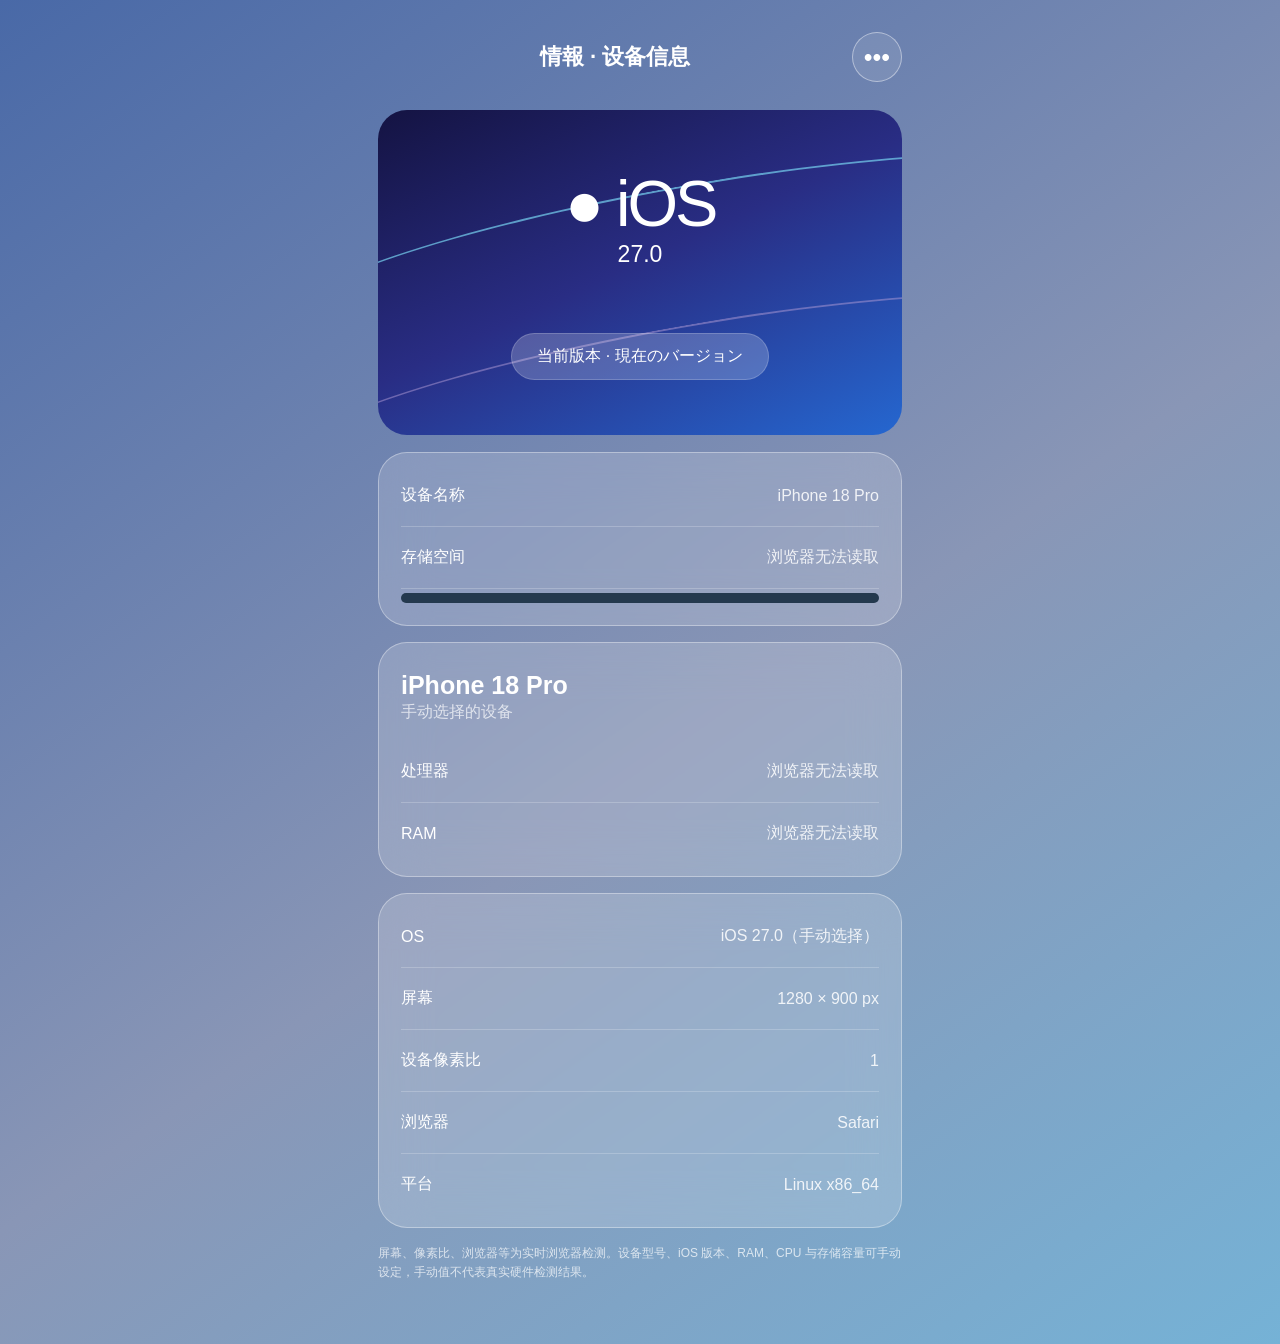
==== ios-device/index.html @ 0d6f728b "Add customizable iOS device information webpage" ====
<!doctype html><html lang="zh-CN"><head><meta charset="UTF-8"><meta name="viewport" content="width=device-width,initial-scale=1,viewport-fit=cover"><meta name="theme-color" content="#536fa6"><title>iOS 设备信息</title><style>
*{box-sizing:border-box}body{margin:0;font-family:-apple-system,BlinkMacSystemFont,"SF Pro Display",sans-serif;color:white;min-height:100vh;background:linear-gradient(145deg,#4969a7,#8996b6 55%,#75b2d6);transition:background .4s}body.classic{background:#f2f2f7;color:#17171a}body.modern{background:linear-gradient(145deg,#344c88,#777eae,#7baad4)}main{max-width:560px;margin:auto;padding:calc(env(safe-area-inset-top) + 32px) 18px 50px}.top{display:flex;justify-content:space-between;align-items:center;margin-bottom:28px}.top h1{font-size:22px;margin:0}.gear{border:1px solid #ffffff70;border-radius:50%;background:#ffffff19;color:inherit;width:50px;height:50px;font-size:25px}.hero{border-radius:29px;min-height:325px;background:linear-gradient(155deg,#141342 0%,#292d84 48%,#2567d0 100%);display:flex;flex-direction:column;align-items:center;justify-content:center;position:relative;overflow:hidden;margin-bottom:17px}.hero:before,.hero:after{content:"";position:absolute;width:160%;height:130px;left:-20%;border-radius:50%;border-top:2px solid #72c7e8;transform:rotate(-10deg);top:23%;opacity:.75}.hero:after{top:66%;border-color:#b19cd5;opacity:.5}.logo{font-size:65px;letter-spacing:-3px;z-index:1;font-weight:300}.version{font-size:23px;z-index:1}.current{margin-top:65px;background:#ffffff35;border:1px solid #ffffff30;border-radius:30px;padding:12px 25px;z-index:1}.panel{background:#ffffff2b;border:1px solid #ffffff5b;border-radius:29px;padding:12px 22px;margin-bottom:16px;backdrop-filter:blur(24px);-webkit-backdrop-filter:blur(24px)}.classic .panel{background:white;border-color:#e4e4e8;border-radius:14px}.classic .hero{border-radius:14px}.modern .panel{border-radius:21px}.line{display:flex;align-items:center;justify-content:space-between;gap:12px;padding:20px 0;border-bottom:1px solid #ffffff35}.line:last-child{border-bottom:0}.classic .line{border-color:#ddd}.val{text-align:right;opacity:.86;overflow-wrap:anywhere}.device{font-size:25px;font-weight:650;margin:16px 0 2px}.sub{opacity:.7;margin-bottom:18px}.bar{height:10px;background:#24394e;border-radius:10px;overflow:hidden;margin:4px 0 10px}.bar span{display:block;width:0;height:100%;background:linear-gradient(90deg,#315cff,#49a9ff)}dialog{border:0;border-radius:22px;padding:22px;background:#f7f8ff;color:#151923;width:min(92vw,410px);box-shadow:0 12px 60px #0005}dialog::backdrop{background:#0008}label{display:block;font-size:13px;margin:14px 0 5px}select,input{width:100%;padding:12px;border:1px solid #cdd2dd;border-radius:11px;background:white;font:inherit}button.save{background:#2865dd;color:white;border:0;border-radius:12px;padding:13px;width:100%;margin-top:22px;font:inherit}.note{font-size:12px;opacity:.72;line-height:1.6}</style></head><body><main><div class="top"><span></span><h1>情報 · 设备信息</h1><button class="gear" id="settings" aria-label="设置">•••</button></div><section class="hero"><div class="logo">● iOS</div><div class="version" id="heroVersion">27.0</div><div class="current">当前版本 · 現在のバージョン</div></section><section class="panel"><div class="line"><span>设备名称</span><span class="val" id="deviceName">iPhone</span></div><div class="line"><span>存储空间</span><span class="val" id="storage">浏览器无法读取</span></div><div class="bar"><span id="storageBar"></span></div></section><section class="panel"><div class="device" id="deviceTitle">iPhone</div><div class="sub" id="deviceCode">设备型号由用户选择</div><div class="line"><span>处理器</span><span class="val" id="cpu">无法检测</span></div><div class="line"><span>RAM</span><span class="val" id="ram">无法检测</span></div></section><section class="panel"><div class="line"><span>OS</span><span class="val" id="os">iOS 27.0（手动选择）</span></div><div class="line"><span>屏幕</span><span class="val" id="screen"></span></div><div class="line"><span>设备像素比</span><span class="val" id="dpr"></span></div><div class="line"><span>浏览器</span><span class="val" id="browser"></span></div><div class="line"><span>平台</span><span class="val" id="platform"></span></div></section><p class="note">屏幕、像素比、浏览器等为实时浏览器检测。设备型号、iOS 版本、RAM、CPU 与存储容量可手动设定，手动值不代表真实硬件检测结果。</p></main><dialog id="dialog"><h2>自定义设备信息</h2><label>iOS 版本</label><select id="ios"></select><label>iOS 小版本</label><input id="minor" value="0" inputmode="numeric"><label>设备型号</label><select id="model"><option>iPhone 18 Pro</option><option>iPhone 18 Pro Max</option><option>iPhone 17 Pro</option><option>iPhone 17 Pro Max</option><option>iPhone 16 Pro Max</option><option>iPhone 16 Pro</option><option>iPhone 15 Pro</option><option>iPhone 14 Pro</option><option>iPhone 13 Pro</option><option>iPhone 12 Pro</option><option>iPhone SE</option><option>iPad</option><option>自定义设备</option></select><label>自定义设备名称（可选）</label><input id="custom" placeholder="iPhone"><label>处理器信息（手动）</label><input id="cpuInput" placeholder="例如：6 核"><label>RAM（手动）</label><input id="ramInput" placeholder="例如：8 GB"><label>总存储空间 GB（手动）</label><input id="total" type="number" min="0" placeholder="例如：256"><label>已使用空间 GB（手动）</label><input id="used" type="number" min="0" placeholder="例如：120"><button class="save" id="save">保存并应用</button></dialog><script>
const $=id=>document.getElementById(id),fields=['ios','minor','model','custom','cpuInput','ramInput','total','used'];for(const n of [...Array(7)].map((_,i)=>12+i).concat([26,27]))$('ios').add(new Option('iOS '+n,n));$('ios').value='27';try{const saved=JSON.parse(localStorage.getItem('iosDeviceSettings')||'{}');for(const f of fields)if(saved[f]!=null)$(f).value=saved[f]}catch(e){}function update(){const v=+$('ios').value,m=String($('minor').value||'0').replace(/[^0-9.]/g,'').slice(0,8),name=$('custom').value.trim()||$('model').value;document.body.className=v<=15?'classic':v<=18?'modern':'';$('heroVersion').textContent=v+'.'+m;$('os').textContent='iOS '+v+'.'+m+'（手动选择）';$('deviceName').textContent=name;$('deviceTitle').textContent=name;$('deviceCode').textContent='手动选择的设备';$('cpu').textContent=$('cpuInput').value||'浏览器无法读取';$('ram').textContent=$('ramInput').value||'浏览器无法读取';const t=+$('total').value,u=+$('used').value;$('storage').textContent=t>0?((u>=0?u.toFixed(2)+' GB / ':'')+t.toFixed(2)+' GB（手动）'):'浏览器无法读取';$('storageBar').style.width=t>0?Math.min(100,Math.max(0,u/t*100))+'%':'0';$('screen').textContent=Math.round(screen.width*devicePixelRatio)+' × '+Math.round(screen.height*devicePixelRatio)+' px';$('dpr').textContent=devicePixelRatio;$('browser').textContent=/CriOS/.test(navigator.userAgent)?'Chrome (iOS)':/FxiOS/.test(navigator.userAgent)?'Firefox (iOS)':/Safari/.test(navigator.userAgent)?'Safari':'其他浏览器';$('platform').textContent=navigator.platform||'未知'}$('settings').onclick=()=>$('dialog').showModal();$('save').onclick=()=>{localStorage.setItem('iosDeviceSettings',JSON.stringify(Object.fromEntries(fields.map(f=>[f,$(f).value]))));update();$('dialog').close()};update();</script></body></html>
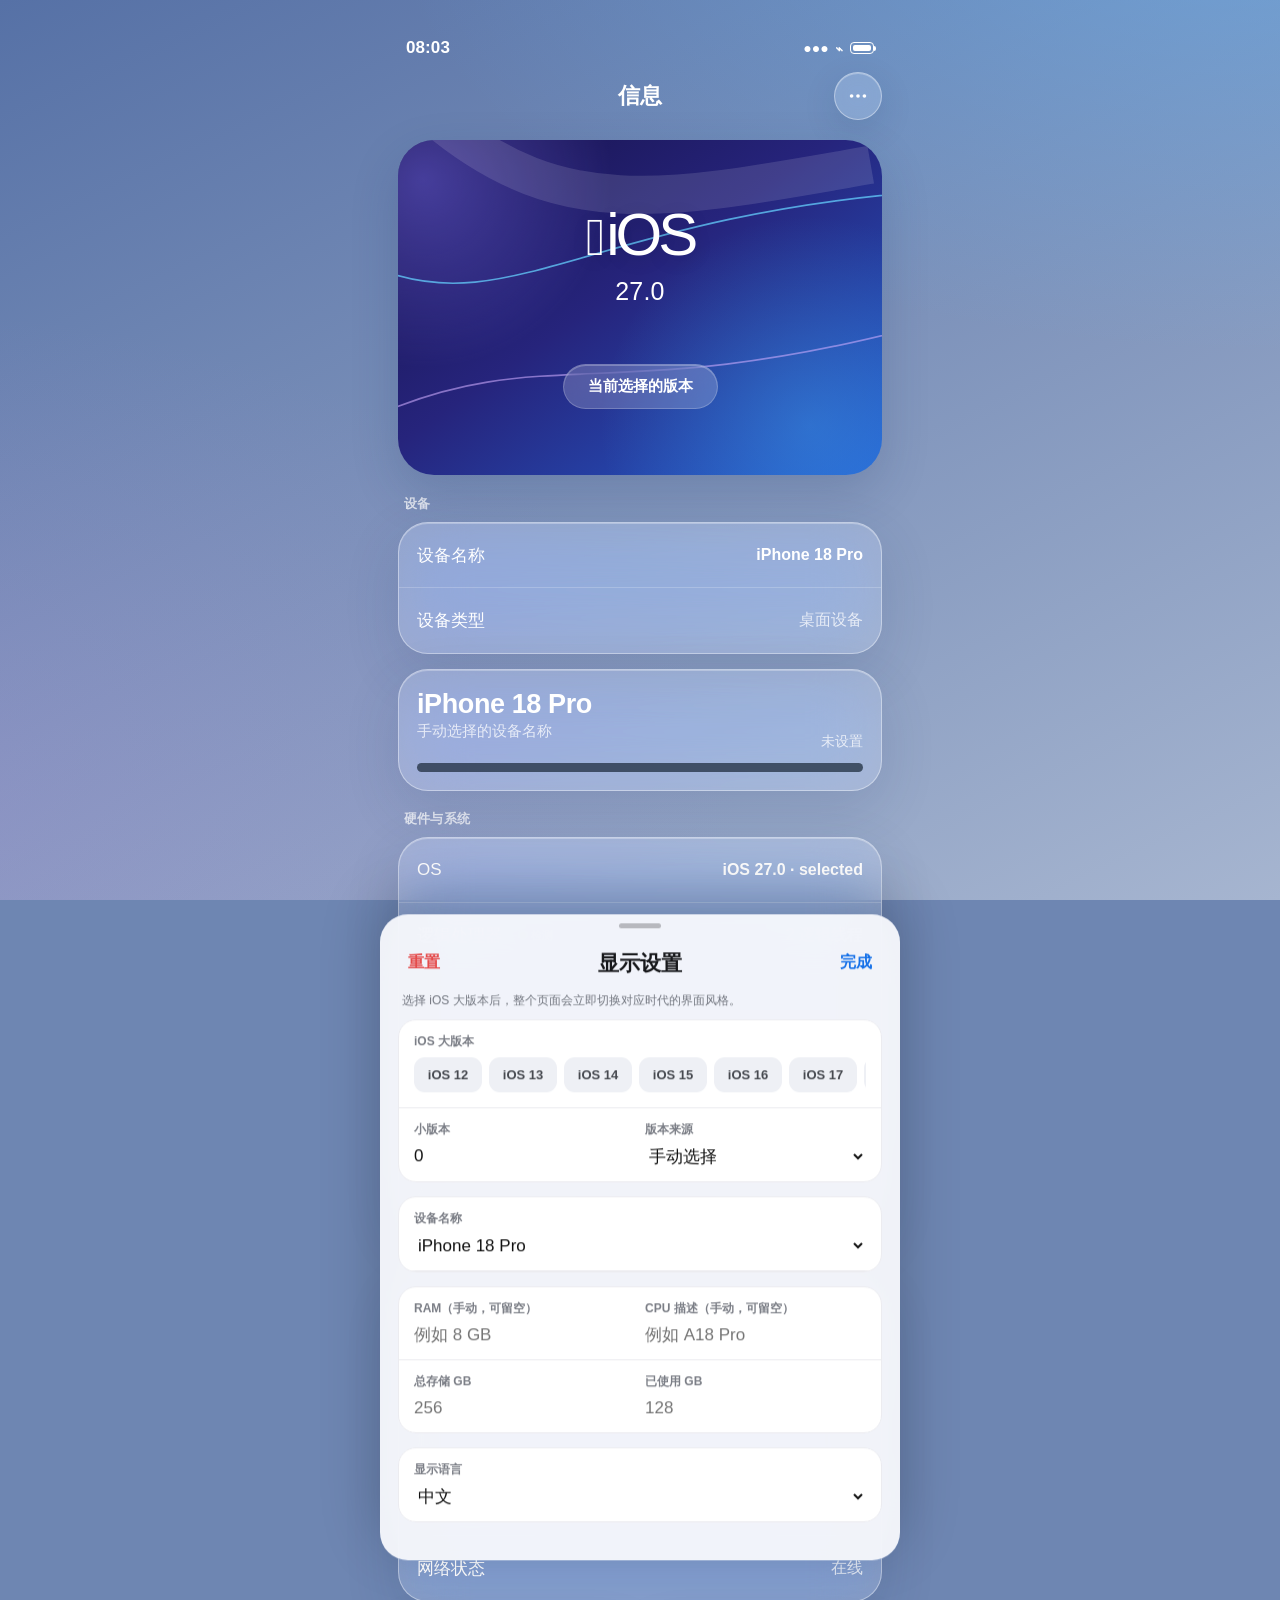
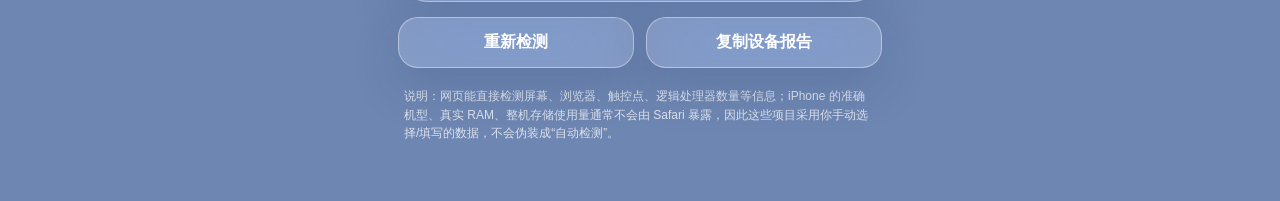
==== commit 711a6bfa: "Redesign iOS device page with functional detection and version-based themes" ====
--- a/ios-device/index.html
+++ b/ios-device/index.html
@@ -1,3 +1,68 @@
-<!doctype html><html lang="zh-CN"><head><meta charset="UTF-8"><meta name="viewport" content="width=device-width,initial-scale=1,viewport-fit=cover"><meta name="theme-color" content="#536fa6"><title>iOS 设备信息</title><style>
-*{box-sizing:border-box}body{margin:0;font-family:-apple-system,BlinkMacSystemFont,"SF Pro Display",sans-serif;color:white;min-height:100vh;background:linear-gradient(145deg,#4969a7,#8996b6 55%,#75b2d6);transition:background .4s}body.classic{background:#f2f2f7;color:#17171a}body.modern{background:linear-gradient(145deg,#344c88,#777eae,#7baad4)}main{max-width:560px;margin:auto;padding:calc(env(safe-area-inset-top) + 32px) 18px 50px}.top{display:flex;justify-content:space-between;align-items:center;margin-bottom:28px}.top h1{font-size:22px;margin:0}.gear{border:1px solid #ffffff70;border-radius:50%;background:#ffffff19;color:inherit;width:50px;height:50px;font-size:25px}.hero{border-radius:29px;min-height:325px;background:linear-gradient(155deg,#141342 0%,#292d84 48%,#2567d0 100%);display:flex;flex-direction:column;align-items:center;justify-content:center;position:relative;overflow:hidden;margin-bottom:17px}.hero:before,.hero:after{content:"";position:absolute;width:160%;height:130px;left:-20%;border-radius:50%;border-top:2px solid #72c7e8;transform:rotate(-10deg);top:23%;opacity:.75}.hero:after{top:66%;border-color:#b19cd5;opacity:.5}.logo{font-size:65px;letter-spacing:-3px;z-index:1;font-weight:300}.version{font-size:23px;z-index:1}.current{margin-top:65px;background:#ffffff35;border:1px solid #ffffff30;border-radius:30px;padding:12px 25px;z-index:1}.panel{background:#ffffff2b;border:1px solid #ffffff5b;border-radius:29px;padding:12px 22px;margin-bottom:16px;backdrop-filter:blur(24px);-webkit-backdrop-filter:blur(24px)}.classic .panel{background:white;border-color:#e4e4e8;border-radius:14px}.classic .hero{border-radius:14px}.modern .panel{border-radius:21px}.line{display:flex;align-items:center;justify-content:space-between;gap:12px;padding:20px 0;border-bottom:1px solid #ffffff35}.line:last-child{border-bottom:0}.classic .line{border-color:#ddd}.val{text-align:right;opacity:.86;overflow-wrap:anywhere}.device{font-size:25px;font-weight:650;margin:16px 0 2px}.sub{opacity:.7;margin-bottom:18px}.bar{height:10px;background:#24394e;border-radius:10px;overflow:hidden;margin:4px 0 10px}.bar span{display:block;width:0;height:100%;background:linear-gradient(90deg,#315cff,#49a9ff)}dialog{border:0;border-radius:22px;padding:22px;background:#f7f8ff;color:#151923;width:min(92vw,410px);box-shadow:0 12px 60px #0005}dialog::backdrop{background:#0008}label{display:block;font-size:13px;margin:14px 0 5px}select,input{width:100%;padding:12px;border:1px solid #cdd2dd;border-radius:11px;background:white;font:inherit}button.save{background:#2865dd;color:white;border:0;border-radius:12px;padding:13px;width:100%;margin-top:22px;font:inherit}.note{font-size:12px;opacity:.72;line-height:1.6}</style></head><body><main><div class="top"><span></span><h1>情報 · 设备信息</h1><button class="gear" id="settings" aria-label="设置">•••</button></div><section class="hero"><div class="logo">● iOS</div><div class="version" id="heroVersion">27.0</div><div class="current">当前版本 · 現在のバージョン</div></section><section class="panel"><div class="line"><span>设备名称</span><span class="val" id="deviceName">iPhone</span></div><div class="line"><span>存储空间</span><span class="val" id="storage">浏览器无法读取</span></div><div class="bar"><span id="storageBar"></span></div></section><section class="panel"><div class="device" id="deviceTitle">iPhone</div><div class="sub" id="deviceCode">设备型号由用户选择</div><div class="line"><span>处理器</span><span class="val" id="cpu">无法检测</span></div><div class="line"><span>RAM</span><span class="val" id="ram">无法检测</span></div></section><section class="panel"><div class="line"><span>OS</span><span class="val" id="os">iOS 27.0（手动选择）</span></div><div class="line"><span>屏幕</span><span class="val" id="screen"></span></div><div class="line"><span>设备像素比</span><span class="val" id="dpr"></span></div><div class="line"><span>浏览器</span><span class="val" id="browser"></span></div><div class="line"><span>平台</span><span class="val" id="platform"></span></div></section><p class="note">屏幕、像素比、浏览器等为实时浏览器检测。设备型号、iOS 版本、RAM、CPU 与存储容量可手动设定，手动值不代表真实硬件检测结果。</p></main><dialog id="dialog"><h2>自定义设备信息</h2><label>iOS 版本</label><select id="ios"></select><label>iOS 小版本</label><input id="minor" value="0" inputmode="numeric"><label>设备型号</label><select id="model"><option>iPhone 18 Pro</option><option>iPhone 18 Pro Max</option><option>iPhone 17 Pro</option><option>iPhone 17 Pro Max</option><option>iPhone 16 Pro Max</option><option>iPhone 16 Pro</option><option>iPhone 15 Pro</option><option>iPhone 14 Pro</option><option>iPhone 13 Pro</option><option>iPhone 12 Pro</option><option>iPhone SE</option><option>iPad</option><option>自定义设备</option></select><label>自定义设备名称（可选）</label><input id="custom" placeholder="iPhone"><label>处理器信息（手动）</label><input id="cpuInput" placeholder="例如：6 核"><label>RAM（手动）</label><input id="ramInput" placeholder="例如：8 GB"><label>总存储空间 GB（手动）</label><input id="total" type="number" min="0" placeholder="例如：256"><label>已使用空间 GB（手动）</label><input id="used" type="number" min="0" placeholder="例如：120"><button class="save" id="save">保存并应用</button></dialog><script>
-const $=id=>document.getElementById(id),fields=['ios','minor','model','custom','cpuInput','ramInput','total','used'];for(const n of [...Array(7)].map((_,i)=>12+i).concat([26,27]))$('ios').add(new Option('iOS '+n,n));$('ios').value='27';try{const saved=JSON.parse(localStorage.getItem('iosDeviceSettings')||'{}');for(const f of fields)if(saved[f]!=null)$(f).value=saved[f]}catch(e){}function update(){const v=+$('ios').value,m=String($('minor').value||'0').replace(/[^0-9.]/g,'').slice(0,8),name=$('custom').value.trim()||$('model').value;document.body.className=v<=15?'classic':v<=18?'modern':'';$('heroVersion').textContent=v+'.'+m;$('os').textContent='iOS '+v+'.'+m+'（手动选择）';$('deviceName').textContent=name;$('deviceTitle').textContent=name;$('deviceCode').textContent='手动选择的设备';$('cpu').textContent=$('cpuInput').value||'浏览器无法读取';$('ram').textContent=$('ramInput').value||'浏览器无法读取';const t=+$('total').value,u=+$('used').value;$('storage').textContent=t>0?((u>=0?u.toFixed(2)+' GB / ':'')+t.toFixed(2)+' GB（手动）'):'浏览器无法读取';$('storageBar').style.width=t>0?Math.min(100,Math.max(0,u/t*100))+'%':'0';$('screen').textContent=Math.round(screen.width*devicePixelRatio)+' × '+Math.round(screen.height*devicePixelRatio)+' px';$('dpr').textContent=devicePixelRatio;$('browser').textContent=/CriOS/.test(navigator.userAgent)?'Chrome (iOS)':/FxiOS/.test(navigator.userAgent)?'Firefox (iOS)':/Safari/.test(navigator.userAgent)?'Safari':'其他浏览器';$('platform').textContent=navigator.platform||'未知'}$('settings').onclick=()=>$('dialog').showModal();$('save').onclick=()=>{localStorage.setItem('iosDeviceSettings',JSON.stringify(Object.fromEntries(fields.map(f=>[f,$(f).value]))));update();$('dialog').close()};update();</script></body></html>+<!doctype html>
+<html lang="zh-CN">
+<head>
+<meta charset="utf-8">
+<meta name="viewport" content="width=device-width,initial-scale=1,viewport-fit=cover,user-scalable=no">
+<meta name="theme-color" content="#6888bd" id="themeColor">
+<title>iOS 设备信息</title>
+<style>
+:root{
+  --bg:#6e86b2;--bg2:#aeb8d1;--text:#fff;--muted:rgba(255,255,255,.72);
+  --card:rgba(255,255,255,.20);--card-border:rgba(255,255,255,.34);--line:rgba(255,255,255,.20);
+  --accent:#3a7bff;--shadow:0 18px 48px rgba(29,49,94,.18);--radius:28px;
+  --glass:blur(28px) saturate(1.35);
+}
+*{box-sizing:border-box;-webkit-tap-highlight-color:transparent}
+html,body{margin:0;min-height:100%;background:#6e86b2;font-family:-apple-system,BlinkMacSystemFont,"SF Pro Display","SF Pro Text","PingFang SC","Helvetica Neue",sans-serif}
+body{color:var(--text);background:
+ radial-gradient(120% 85% at 100% -10%,rgba(104,190,255,.42),transparent 58%),
+ radial-gradient(110% 90% at -10% 90%,rgba(170,142,214,.28),transparent 62%),
+ linear-gradient(155deg,var(--bg),var(--bg2));background-attachment:fixed;transition:background .35s,color .35s}
+button,input,select{font:inherit}
+button{cursor:pointer}
+.app{width:min(100%,520px);margin:0 auto;padding:calc(env(safe-area-inset-top) + 14px) 18px calc(env(safe-area-inset-bottom) + 34px)}
+.status{display:flex;align-items:center;justify-content:space-between;padding:0 8px 14px;font-weight:650;font-size:17px;letter-spacing:.1px}
+.status-right{display:flex;gap:7px;align-items:center;font-size:14px}.pill-battery{width:24px;height:12px;border:1.5px solid currentColor;border-radius:4px;position:relative}.pill-battery:after{content:"";position:absolute;right:-3px;top:3px;width:2px;height:5px;border-radius:0 2px 2px 0;background:currentColor}.pill-battery span{position:absolute;inset:2px;border-radius:2px;background:currentColor}
+.nav{display:grid;grid-template-columns:48px 1fr 48px;align-items:center;margin-bottom:20px}.nav h1{font-size:22px;line-height:1.1;text-align:center;margin:0;font-weight:700}.nav .spacer{width:48px}.icon-btn{width:48px;height:48px;border-radius:50%;border:1px solid var(--card-border);background:var(--card);color:inherit;display:grid;place-items:center;backdrop-filter:var(--glass);-webkit-backdrop-filter:var(--glass);box-shadow:0 8px 30px rgba(0,0,0,.08)}
+.icon-btn:active{transform:scale(.96)}
+.hero{position:relative;min-height:335px;border-radius:34px;overflow:hidden;margin-bottom:16px;box-shadow:var(--shadow);isolation:isolate;background:linear-gradient(145deg,#171149 0%,#26247c 45%,#245fd0 100%)}
+.hero:before{content:"";position:absolute;inset:-30%;background:radial-gradient(circle at 22% 26%,rgba(130,118,255,.42),transparent 26%),radial-gradient(circle at 72% 72%,rgba(72,190,255,.30),transparent 31%);z-index:-2}.hero-lines{position:absolute;inset:0;z-index:-1;opacity:.8}.hero-content{height:100%;min-height:335px;display:flex;flex-direction:column;align-items:center;justify-content:center;text-align:center;padding:40px 20px}.os-mark{font-size:60px;line-height:.95;letter-spacing:-4px;font-weight:340;text-shadow:0 4px 18px rgba(0,0,0,.15)}.os-mark .apple{font-size:.88em;margin-right:5px}.os-version{margin-top:14px;font-size:25px;font-weight:500;letter-spacing:.2px}.hero-badge{margin-top:58px;padding:12px 24px;border-radius:999px;background:rgba(255,255,255,.20);border:1px solid rgba(255,255,255,.20);backdrop-filter:blur(16px);-webkit-backdrop-filter:blur(16px);font-size:15px;font-weight:600;box-shadow:inset 0 1px 0 rgba(255,255,255,.25)}
+.card{background:var(--card);border:1px solid var(--card-border);border-radius:var(--radius);backdrop-filter:var(--glass);-webkit-backdrop-filter:var(--glass);box-shadow:var(--shadow);margin-bottom:15px;overflow:hidden}.card.pad{padding:18px}.row{min-height:65px;display:flex;align-items:center;justify-content:space-between;gap:18px;padding:0 18px;border-bottom:1px solid var(--line)}.row:last-child{border-bottom:0}.label{font-size:17px;font-weight:540}.value{text-align:right;max-width:62%;font-size:16px;color:var(--muted);font-variant-numeric:tabular-nums}.value.strong{color:var(--text);font-weight:600}.chev{opacity:.65;margin-left:4px}.device-title{font-size:27px;font-weight:760;margin:1px 0 2px;letter-spacing:-.4px}.device-sub{font-size:15px;color:var(--muted);margin-bottom:10px}.storage-top{display:flex;justify-content:space-between;align-items:flex-end;gap:12px}.storage-top .amount{font-size:14px;color:var(--muted);font-variant-numeric:tabular-nums}.progress{height:9px;border-radius:999px;background:rgba(27,41,58,.72);overflow:hidden;margin-top:12px}.progress>i{display:block;height:100%;border-radius:inherit;width:0;background:linear-gradient(90deg,#285bff,#50b9ff);transition:width .35s}.section-label{font-size:13px;font-weight:600;color:var(--muted);padding:4px 6px 9px;letter-spacing:.2px}.action-grid{display:grid;grid-template-columns:1fr 1fr;gap:12px;margin:4px 0 18px}.action{border:1px solid var(--card-border);background:var(--card);color:inherit;border-radius:20px;padding:14px 12px;font-weight:650;backdrop-filter:var(--glass);-webkit-backdrop-filter:var(--glass);box-shadow:var(--shadow)}.action:active{transform:scale(.985)}.small-note{font-size:12px;line-height:1.55;color:var(--muted);padding:1px 6px 0}
+.badge-auto{display:inline-flex;align-items:center;gap:5px;font-size:11px;padding:4px 7px;border-radius:999px;background:rgba(64,149,255,.18);border:1px solid rgba(92,170,255,.35);vertical-align:2px;margin-left:5px}.dot{width:6px;height:6px;border-radius:50%;background:#54d66f;box-shadow:0 0 0 2px rgba(84,214,111,.14)}
+body.theme-classic{--bg:#f2f2f7;--bg2:#f2f2f7;--text:#161617;--muted:#77777d;--card:#fff;--card-border:#e6e6ea;--line:#e5e5ea;--shadow:none;--radius:14px;--glass:none;background:#f2f2f7}
+body.theme-classic .status,body.theme-classic .nav{color:#111}.theme-classic .icon-btn{background:#fff}.theme-classic .hero{border-radius:18px;background:linear-gradient(145deg,#eef4ff,#d7e5ff);color:#1473e6;border:1px solid #dae1ed;box-shadow:none}.theme-classic .hero:before{display:none}.theme-classic .hero-lines{opacity:.20}.theme-classic .hero-badge{background:#fff;border-color:#dce4ef;color:#1473e6;box-shadow:none}.theme-classic .progress{background:#d9dde5}.theme-classic .action{background:#fff;box-shadow:none}
+body.theme-modern{--bg:#263e79;--bg2:#8ba4cb;--text:#fff;--muted:rgba(255,255,255,.72);--card:rgba(255,255,255,.16);--card-border:rgba(255,255,255,.24);--line:rgba(255,255,255,.16);--radius:22px;--glass:blur(22px) saturate(1.2)}
+.theme-modern .hero{border-radius:26px;background:linear-gradient(150deg,#11173f,#282b78 52%,#2d79d9)}
+body.theme-glass{--bg:#5671a6;--bg2:#a6b5d0;--text:#fff;--muted:rgba(255,255,255,.76);--card:rgba(255,255,255,.19);--card-border:rgba(255,255,255,.40);--line:rgba(255,255,255,.20);--radius:30px;--glass:blur(32px) saturate(1.5)}
+.theme-glass .card{box-shadow:inset 0 1px 0 rgba(255,255,255,.28),0 18px 55px rgba(32,56,104,.14)}.theme-glass .hero{border-radius:36px}.theme-glass .icon-btn{box-shadow:inset 0 1px 0 rgba(255,255,255,.28),0 10px 35px rgba(20,40,80,.12)}
+.scrim{position:fixed;inset:0;background:rgba(7,11,22,.46);opacity:0;pointer-events:none;transition:opacity .22s;z-index:40;backdrop-filter:blur(3px);-webkit-backdrop-filter:blur(3px)}.scrim.show{opacity:1;pointer-events:auto}.sheet{position:fixed;z-index:50;left:50%;bottom:0;width:min(100%,520px);max-height:min(88vh,850px);transform:translate(-50%,105%);transition:transform .28s cubic-bezier(.2,.8,.2,1);background:rgba(246,247,251,.96);color:#17181b;border-radius:28px 28px 0 0;box-shadow:0 -16px 60px rgba(0,0,0,.22);overflow:hidden;padding-bottom:env(safe-area-inset-bottom);backdrop-filter:blur(30px);-webkit-backdrop-filter:blur(30px)}.sheet.show{transform:translate(-50%,0)}.grabber{width:42px;height:5px;border-radius:999px;background:#b7b8be;margin:9px auto 4px}.sheet-head{display:flex;align-items:center;justify-content:space-between;padding:12px 20px 10px}.sheet-head h2{font-size:21px;margin:0}.text-btn{border:0;background:transparent;color:#1671e8;font-weight:650;font-size:16px;padding:8px}.sheet-body{padding:0 18px 24px;overflow:auto;max-height:calc(min(88vh,850px) - 58px);overscroll-behavior:contain}.group{background:#fff;border-radius:18px;margin:10px 0 14px;overflow:hidden;border:1px solid #ececf0}.form-row{padding:13px 15px;border-bottom:1px solid #ececf0}.form-row:last-child{border-bottom:0}.form-row label{display:block;font-size:12px;color:#7b7e86;margin-bottom:7px;font-weight:600}.form-row select,.form-row input{width:100%;border:0;outline:0;background:transparent;font-size:17px;color:#111;padding:1px 0}.inline-two{display:grid;grid-template-columns:1fr 1fr;gap:10px}.seg{display:grid;grid-template-columns:repeat(4,1fr);gap:7px}.seg button{border:0;border-radius:11px;background:#eef0f5;padding:10px 4px;font-size:13px;color:#474a50;font-weight:600}.seg button.active{background:#1c74e9;color:#fff}.seg.scroll{grid-template-columns:repeat(9,68px);overflow:auto;padding-bottom:2px}.sheet-note{font-size:12px;color:#737780;line-height:1.5;padding:0 4px}.danger{color:#e44b4b!important}.hidden{display:none!important}
+.toast{position:fixed;left:50%;bottom:calc(env(safe-area-inset-bottom) + 24px);transform:translate(-50%,20px);opacity:0;z-index:70;background:rgba(24,26,30,.88);color:#fff;border-radius:999px;padding:10px 15px;font-size:13px;transition:.22s;pointer-events:none;white-space:nowrap}.toast.show{transform:translate(-50%,0);opacity:1}
+@media (min-width:700px){body{padding:24px 0}.app{border-radius:36px}.sheet{bottom:18px;border-radius:28px;max-height:82vh}}
+</style>
+</head>
+<body class="theme-glass">
+<div class="app">
+  <div class="status"><span id="clock">--:--</span><span class="status-right"><span>●●●</span><span>⌁</span><span class="pill-battery"><span></span></span></span></div>
+  <div class="nav"><div class="spacer"></div><h1>信息</h1><button class="icon-btn" id="openSettings" aria-label="设置"><svg width="22" height="22" viewBox="0 0 24 24" fill="none"><circle cx="12" cy="12" r="2" fill="currentColor"/><circle cx="5" cy="12" r="2" fill="currentColor"/><circle cx="19" cy="12" r="2" fill="currentColor"/></svg></button></div>
+  <section class="hero" id="hero"><svg class="hero-lines" viewBox="0 0 430 335" preserveAspectRatio="none" aria-hidden="true"><path d="M-24 112 C95 164,171 69,465 46" fill="none" stroke="rgba(102,211,255,.92)" stroke-width="1.5"/><path d="M-20 245 C126 180,193 236,457 167" fill="none" stroke="rgba(208,174,255,.72)" stroke-width="1.5"/><path d="M40 -14 C150 74,242 53,420 22" fill="none" stroke="rgba(255,255,255,.16)" stroke-width="34"/></svg><div class="hero-content"><div class="os-mark"><span class="apple"></span>iOS</div><div class="os-version" id="heroVersion">27.0</div><div class="hero-badge" id="heroBadge">当前选择的版本</div></div></section>
+  <div class="section-label">设备</div><section class="card"><div class="row"><div class="label">设备名称</div><div class="value strong" id="deviceName">iPhone</div></div><div class="row"><div class="label">设备类型</div><div class="value" id="deviceType">移动设备</div></div></section>
+  <section class="card pad"><div class="storage-top"><div><div class="device-title" id="deviceTitle">iPhone</div><div class="device-sub" id="deviceSub">自定义显示名称</div></div><div class="amount" id="storageAmount">未设置</div></div><div class="progress"><i id="storageBar"></i></div></section>
+  <div class="section-label">硬件与系统</div><section class="card"><div class="row"><div class="label">OS</div><div class="value strong" id="osValue">iOS 27.0</div></div><div class="row"><div class="label">逻辑处理器 <span class="badge-auto"><span class="dot"></span>检测</span></div><div class="value" id="coresValue">—</div></div><div class="row"><div class="label">RAM</div><div class="value" id="ramValue">Safari 不提供</div></div><div class="row"><div class="label">屏幕 <span class="badge-auto"><span class="dot"></span>检测</span></div><div class="value" id="screenValue">—</div></div><div class="row"><div class="label">视口 <span class="badge-auto"><span class="dot"></span>检测</span></div><div class="value" id="viewportValue">—</div></div><div class="row"><div class="label">像素比 <span class="badge-auto"><span class="dot"></span>检测</span></div><div class="value" id="dprValue">—</div></div></section>
+  <div class="section-label">浏览器能力</div><section class="card"><div class="row"><div class="label">浏览器</div><div class="value" id="browserValue">—</div></div><div class="row"><div class="label">平台</div><div class="value" id="platformValue">—</div></div><div class="row"><div class="label">触控点</div><div class="value" id="touchValue">—</div></div><div class="row"><div class="label">网页存储配额</div><div class="value" id="webStorageValue">检测中…</div></div><div class="row"><div class="label">网络状态</div><div class="value" id="networkValue">—</div></div></section>
+  <div class="action-grid"><button class="action" id="refreshBtn">重新检测</button><button class="action" id="copyBtn">复制设备报告</button></div><div class="small-note">说明：网页能直接检测屏幕、浏览器、触控点、逻辑处理器数量等信息；iPhone 的准确机型、真实 RAM、整机存储使用量通常不会由 Safari 暴露，因此这些项目采用你手动选择/填写的数据，不会伪装成“自动检测”。</div>
+</div>
+<div class="scrim" id="scrim"></div><section class="sheet" id="settingsSheet" role="dialog" aria-modal="true" aria-label="设置"><div class="grabber"></div><div class="sheet-head"><button class="text-btn danger" id="resetBtn">重置</button><h2>显示设置</h2><button class="text-btn" id="doneBtn">完成</button></div><div class="sheet-body"><div class="sheet-note">选择 iOS 大版本后，整个页面会立即切换对应时代的界面风格。</div><div class="group"><div class="form-row"><label>iOS 大版本</label><div class="seg scroll" id="versionSeg"></div></div><div class="form-row inline-two"><div><label>小版本</label><input id="minorInput" inputmode="decimal" placeholder="0"></div><div><label>版本来源</label><select id="versionMode"><option value="manual">手动选择</option><option value="auto">尝试自动检测</option></select></div></div></div><div class="group"><div class="form-row"><label>设备名称</label><select id="modelSelect"><option value="iPhone 18 Pro">iPhone 18 Pro</option><option value="iPhone 18 Pro Max">iPhone 18 Pro Max</option><option value="iPhone 17 Pro">iPhone 17 Pro</option><option value="iPhone 17 Pro Max">iPhone 17 Pro Max</option><option value="iPhone 16 Pro">iPhone 16 Pro</option><option value="iPhone 16 Pro Max">iPhone 16 Pro Max</option><option value="iPhone 15 Pro">iPhone 15 Pro</option><option value="iPhone 15 Pro Max">iPhone 15 Pro Max</option><option value="iPhone 14 Pro">iPhone 14 Pro</option><option value="iPhone 13 Pro">iPhone 13 Pro</option><option value="iPhone 12 Pro">iPhone 12 Pro</option><option value="iPhone 11 Pro">iPhone 11 Pro</option><option value="iPhone SE">iPhone SE</option><option value="iPad">iPad</option><option value="custom">自定义</option></select></div><div class="form-row" id="customNameRow"><label>自定义名称</label><input id="customNameInput" placeholder="例如：我的 iPhone"></div></div><div class="group"><div class="form-row inline-two"><div><label>RAM（手动，可留空）</label><input id="ramInput" placeholder="例如 8 GB"></div><div><label>CPU 描述（手动，可留空）</label><input id="cpuInput" placeholder="例如 A18 Pro"></div></div><div class="form-row inline-two"><div><label>总存储 GB</label><input id="storageTotalInput" type="number" inputmode="decimal" min="0" placeholder="256"></div><div><label>已使用 GB</label><input id="storageUsedInput" type="number" inputmode="decimal" min="0" placeholder="128"></div></div></div><div class="group"><div class="form-row"><label>显示语言</label><select id="languageSelect"><option value="zh">中文</option><option value="ja">日本語</option></select></div></div></div></section><div class="toast" id="toast">已复制</div>
+<script>
+(()=>{
+'use strict';
+const $=id=>document.getElementById(id);const DEFAULTS={major:27,minor:'0',versionMode:'manual',model:'iPhone 18 Pro',customName:'',ram:'',cpu:'',storageTotal:'',storageUsed:'',language:'zh'};let settings={...DEFAULTS};const versionList=[12,13,14,15,16,17,18,26,27];const labels={zh:{title:'信息',badgeManual:'当前选择的版本',badgeAuto:'自动检测版本',manualSub:'手动选择的设备名称',unknown:'未设置'},ja:{title:'情報',badgeManual:'選択中のバージョン',badgeAuto:'自動検出バージョン',manualSub:'手動で選択したデバイス名',unknown:'未設定'}};
+function load(){try{const v=JSON.parse(localStorage.getItem('ios-device-v2')||'{}');settings={...DEFAULTS,...v}}catch(e){settings={...DEFAULTS}}}function save(){localStorage.setItem('ios-device-v2',JSON.stringify(settings))}
+function detectIOSVersion(){const ua=navigator.userAgent||'';let m=ua.match(/OS (\d+)[._](\d+)/);if(!m)m=ua.match(/Version\/(\d+)(?:\.(\d+))?/);if(m)return{major:+m[1],minor:m[2]||'0'};return null}function detectBrowser(){const ua=navigator.userAgent||'';if(/CriOS\//.test(ua))return'Chrome';if(/FxiOS\//.test(ua))return'Firefox';if(/EdgiOS\//.test(ua))return'Edge';if(/OPiOS\//.test(ua))return'Opera';if(/Safari\//.test(ua))return'Safari';return'浏览器'}function isIOS(){return /iPhone|iPad|iPod/.test(navigator.userAgent)||(/MacIntel/.test(navigator.platform)&&navigator.maxTouchPoints>1)}function formatBytes(n){if(!Number.isFinite(n)||n<=0)return'不可用';const units=['B','KB','MB','GB','TB'];let i=0;while(n>=1024&&i<units.length-1){n/=1024;i++}return n.toFixed(n>=100?0:n>=10?1:2)+' '+units[i]}function chosenVersion(){if(settings.versionMode==='auto'){const d=detectIOSVersion();if(d)return d}return{major:+settings.major||27,minor:String(settings.minor||'0')}}function applyTheme(major){document.body.classList.remove('theme-classic','theme-modern','theme-glass');const cls=major<=15?'theme-classic':major<=18?'theme-modern':'theme-glass';document.body.classList.add(cls);$('themeColor').content=major<=15?'#f2f2f7':major<=18?'#415b95':'#6888bd'}function deviceName(){return settings.model==='custom'?(settings.customName.trim()||'iPhone'):settings.model}
+function render(){const l=labels[settings.language]||labels.zh;const v=chosenVersion();applyTheme(v.major);document.querySelector('.nav h1').textContent=l.title;$('heroVersion').textContent=v.major+'.'+v.minor;$('heroBadge').textContent=settings.versionMode==='auto'?l.badgeAuto:l.badgeManual;$('osValue').textContent='iOS '+v.major+'.'+v.minor+(settings.versionMode==='auto'?' · detected':' · selected');const name=deviceName();$('deviceName').textContent=name;$('deviceTitle').textContent=name;$('deviceSub').textContent=l.manualSub;const total=parseFloat(settings.storageTotal),used=parseFloat(settings.storageUsed);if(Number.isFinite(total)&&total>0){const safeUsed=Number.isFinite(used)?Math.max(0,Math.min(used,total)):0;$('storageAmount').textContent=(Number.isFinite(used)?safeUsed.toFixed(safeUsed%1?1:0)+' / ':'')+total.toFixed(total%1?1:0)+' GB';$('storageBar').style.width=((safeUsed/total)*100)+'%'}else{$('storageAmount').textContent=l.unknown;$('storageBar').style.width='0%'}$('ramValue').textContent=settings.ram.trim()||((navigator.deviceMemory?navigator.deviceMemory+' GB (browser hint)':'Safari 不提供'));const coreCount=navigator.hardwareConcurrency;$('coresValue').textContent=settings.cpu.trim()?settings.cpu.trim()+(coreCount?' · '+coreCount+' 线程':''):(coreCount?coreCount+' 逻辑线程':'无法读取');$('screenValue').textContent=Math.round(screen.width*devicePixelRatio)+' × '+Math.round(screen.height*devicePixelRatio)+' px';$('viewportValue').textContent=Math.round(window.innerWidth)+' × '+Math.round(window.innerHeight)+' CSS px';$('dprValue').textContent=String(devicePixelRatio||1);$('browserValue').textContent=detectBrowser();$('platformValue').textContent=isIOS()?'iOS / iPadOS':(navigator.platform||'未知');$('touchValue').textContent=String(navigator.maxTouchPoints||0);$('networkValue').textContent=navigator.onLine?'在线':'离线';$('deviceType').textContent=isIOS()?'Apple 移动设备':(/Mobi/.test(navigator.userAgent)?'移动设备':'桌面设备');renderFormState()}
+async function detectStorage(){const el=$('webStorageValue');try{if(navigator.storage&&navigator.storage.estimate){const s=await navigator.storage.estimate();el.textContent=(s.quota?formatBytes(s.quota):'未知')+' 配额'}else el.textContent='浏览器不支持'}catch(e){el.textContent='无法读取'}}function renderFormState(){$('minorInput').value=settings.minor;$('versionMode').value=settings.versionMode;$('modelSelect').value=settings.model;$('customNameInput').value=settings.customName;$('ramInput').value=settings.ram;$('cpuInput').value=settings.cpu;$('storageTotalInput').value=settings.storageTotal;$('storageUsedInput').value=settings.storageUsed;$('languageSelect').value=settings.language;$('customNameRow').classList.toggle('hidden',settings.model!=='custom');document.querySelectorAll('#versionSeg button').forEach(b=>b.classList.toggle('active',+b.dataset.v===+settings.major))}function buildVersionSeg(){const wrap=$('versionSeg');wrap.innerHTML='';for(const v of versionList){const b=document.createElement('button');b.type='button';b.dataset.v=v;b.textContent='iOS '+v;b.addEventListener('click',()=>{settings.major=v;settings.versionMode='manual';save();render()});wrap.appendChild(b)}}function openSheet(){document.body.style.overflow='hidden';$('scrim').classList.add('show');$('settingsSheet').classList.add('show')}function closeSheet(){document.body.style.overflow='';$('scrim').classList.remove('show');$('settingsSheet').classList.remove('show')}
+function syncFromForm(){settings.minor=$('minorInput').value.replace(/[^0-9.]/g,'').slice(0,8)||'0';settings.versionMode=$('versionMode').value;settings.model=$('modelSelect').value;settings.customName=$('customNameInput').value;settings.ram=$('ramInput').value;settings.cpu=$('cpuInput').value;settings.storageTotal=$('storageTotalInput').value;settings.storageUsed=$('storageUsedInput').value;settings.language=$('languageSelect').value;if(settings.versionMode==='auto'){const d=detectIOSVersion();if(d){settings.major=d.major;settings.minor=d.minor}}save();render();detectStorage()}function toast(msg){const t=$('toast');t.textContent=msg;t.classList.add('show');clearTimeout(toast._t);toast._t=setTimeout(()=>t.classList.remove('show'),1500)}function updateClock(){const d=new Date();$('clock').textContent=d.toLocaleTimeString([],{hour:'2-digit',minute:'2-digit',hour12:false})}function report(){const v=chosenVersion();return['iOS Device Report','Display device: '+deviceName(),'Selected OS: iOS '+v.major+'.'+v.minor,'Browser: '+detectBrowser(),'Platform: '+(isIOS()?'iOS/iPadOS':navigator.platform),'Screen: '+Math.round(screen.width*devicePixelRatio)+' × '+Math.round(screen.height*devicePixelRatio)+' px','Viewport: '+window.innerWidth+' × '+window.innerHeight+' CSS px','DPR: '+devicePixelRatio,'Logical processors: '+(navigator.hardwareConcurrency||'unavailable'),'Touch points: '+(navigator.maxTouchPoints||0),'Online: '+navigator.onLine,'UA: '+navigator.userAgent].join('\n')}async function copyReport(){try{await navigator.clipboard.writeText(report());toast('设备报告已复制')}catch(e){const ta=document.createElement('textarea');ta.value=report();document.body.appendChild(ta);ta.select();document.execCommand('copy');ta.remove();toast('设备报告已复制')}}
+load();buildVersionSeg();render();detectStorage();updateClock();setInterval(updateClock,30000);$('openSettings').addEventListener('click',openSheet);$('doneBtn').addEventListener('click',()=>{syncFromForm();closeSheet()});$('scrim').addEventListener('click',closeSheet);$('resetBtn').addEventListener('click',()=>{settings={...DEFAULTS};save();render();toast('已恢复默认设置')});$('refreshBtn').addEventListener('click',()=>{render();detectStorage();toast('已重新检测')});$('copyBtn').addEventListener('click',copyReport);['minorInput','versionMode','modelSelect','customNameInput','ramInput','cpuInput','storageTotalInput','storageUsedInput','languageSelect'].forEach(id=>$(id).addEventListener('change',()=>{syncFromForm()}));$('modelSelect').addEventListener('change',()=>renderFormState());window.addEventListener('resize',render);window.addEventListener('online',render);window.addEventListener('offline',render)
+})();
+</script>
+</body>
+</html>
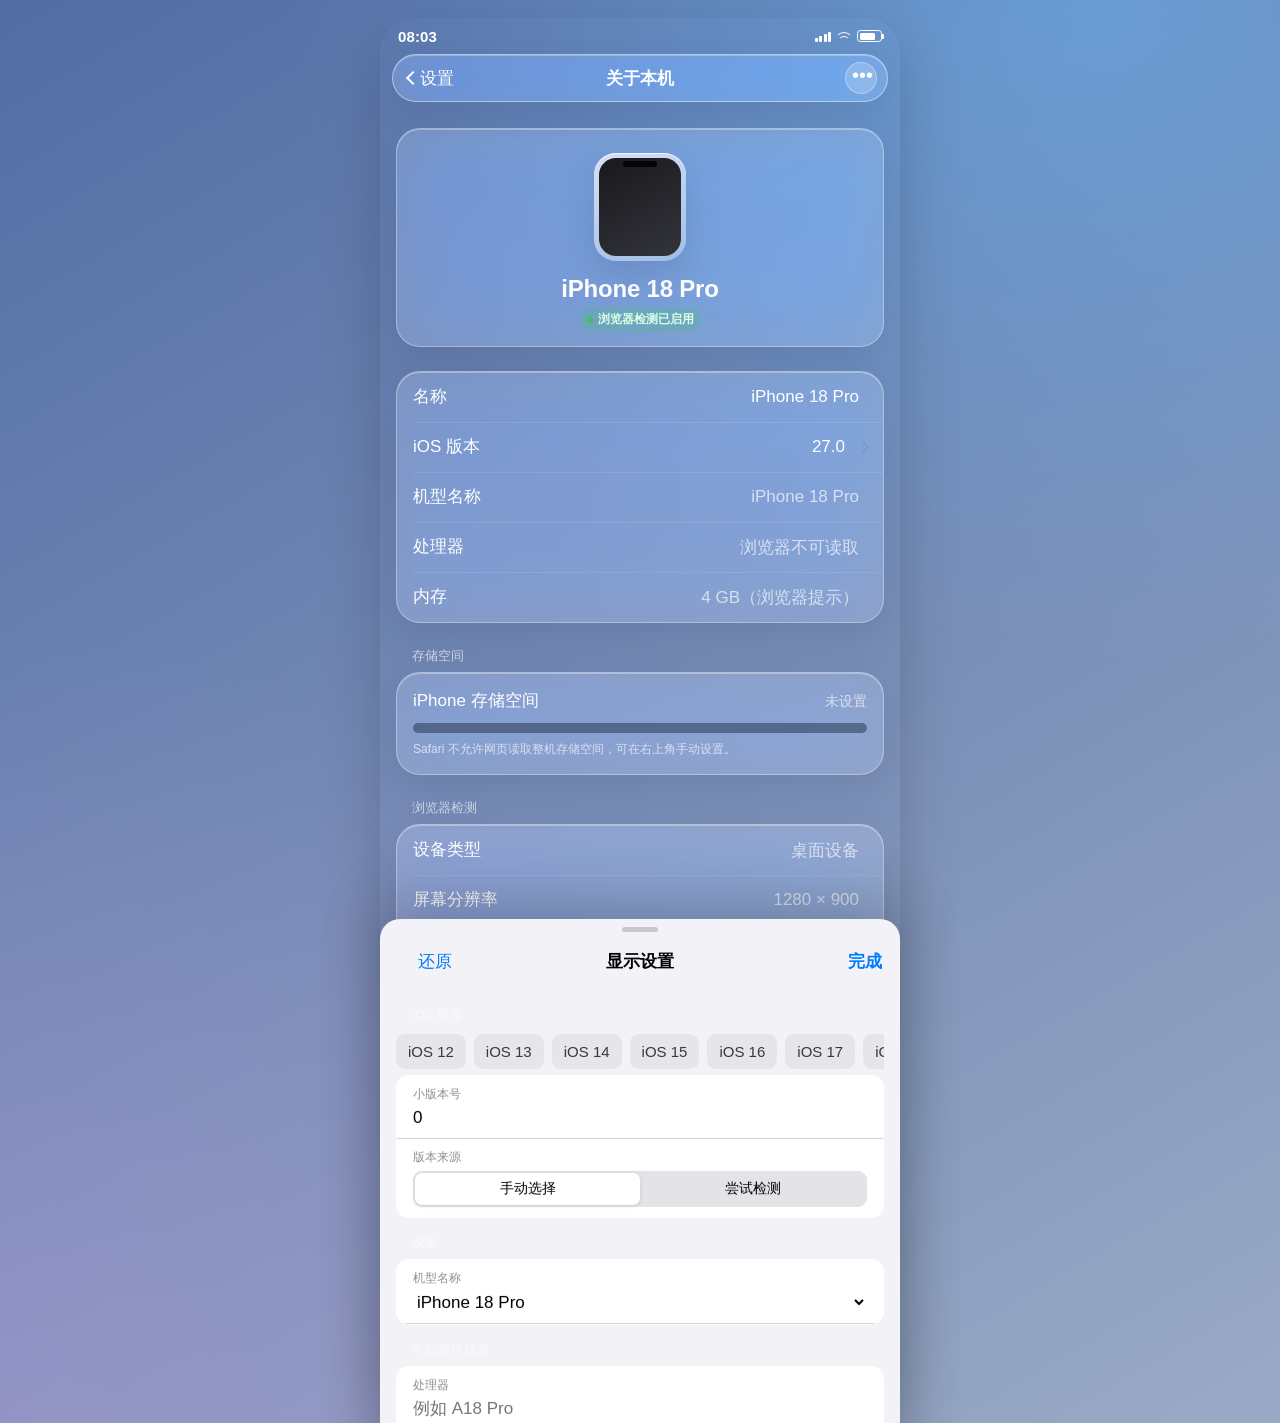
==== commit 5e3d4d48: "Redesign device page to closely match iOS system Settings UI" ====
--- a/ios-device/index.html
+++ b/ios-device/index.html
@@ -3,66 +3,108 @@
 <head>
 <meta charset="utf-8">
 <meta name="viewport" content="width=device-width,initial-scale=1,viewport-fit=cover,user-scalable=no">
-<meta name="theme-color" content="#6888bd" id="themeColor">
-<title>iOS 设备信息</title>
+<meta name="theme-color" content="#f2f2f7" id="themeColor">
+<title>设备信息</title>
 <style>
 :root{
-  --bg:#6e86b2;--bg2:#aeb8d1;--text:#fff;--muted:rgba(255,255,255,.72);
-  --card:rgba(255,255,255,.20);--card-border:rgba(255,255,255,.34);--line:rgba(255,255,255,.20);
-  --accent:#3a7bff;--shadow:0 18px 48px rgba(29,49,94,.18);--radius:28px;
-  --glass:blur(28px) saturate(1.35);
+  --bg:#f2f2f7;--text:#000;--secondary:#6e6e73;--group:#fff;--separator:#c6c6c8;
+  --tint:#007aff;--danger:#ff3b30;--nav-bg:rgba(249,249,249,.88);--group-radius:13px;
+  --glass-border:rgba(255,255,255,.44);--glass-shadow:none;--row-h:50px;
 }
 *{box-sizing:border-box;-webkit-tap-highlight-color:transparent}
-html,body{margin:0;min-height:100%;background:#6e86b2;font-family:-apple-system,BlinkMacSystemFont,"SF Pro Display","SF Pro Text","PingFang SC","Helvetica Neue",sans-serif}
-body{color:var(--text);background:
- radial-gradient(120% 85% at 100% -10%,rgba(104,190,255,.42),transparent 58%),
- radial-gradient(110% 90% at -10% 90%,rgba(170,142,214,.28),transparent 62%),
- linear-gradient(155deg,var(--bg),var(--bg2));background-attachment:fixed;transition:background .35s,color .35s}
-button,input,select{font:inherit}
-button{cursor:pointer}
-.app{width:min(100%,520px);margin:0 auto;padding:calc(env(safe-area-inset-top) + 14px) 18px calc(env(safe-area-inset-bottom) + 34px)}
-.status{display:flex;align-items:center;justify-content:space-between;padding:0 8px 14px;font-weight:650;font-size:17px;letter-spacing:.1px}
-.status-right{display:flex;gap:7px;align-items:center;font-size:14px}.pill-battery{width:24px;height:12px;border:1.5px solid currentColor;border-radius:4px;position:relative}.pill-battery:after{content:"";position:absolute;right:-3px;top:3px;width:2px;height:5px;border-radius:0 2px 2px 0;background:currentColor}.pill-battery span{position:absolute;inset:2px;border-radius:2px;background:currentColor}
-.nav{display:grid;grid-template-columns:48px 1fr 48px;align-items:center;margin-bottom:20px}.nav h1{font-size:22px;line-height:1.1;text-align:center;margin:0;font-weight:700}.nav .spacer{width:48px}.icon-btn{width:48px;height:48px;border-radius:50%;border:1px solid var(--card-border);background:var(--card);color:inherit;display:grid;place-items:center;backdrop-filter:var(--glass);-webkit-backdrop-filter:var(--glass);box-shadow:0 8px 30px rgba(0,0,0,.08)}
-.icon-btn:active{transform:scale(.96)}
-.hero{position:relative;min-height:335px;border-radius:34px;overflow:hidden;margin-bottom:16px;box-shadow:var(--shadow);isolation:isolate;background:linear-gradient(145deg,#171149 0%,#26247c 45%,#245fd0 100%)}
-.hero:before{content:"";position:absolute;inset:-30%;background:radial-gradient(circle at 22% 26%,rgba(130,118,255,.42),transparent 26%),radial-gradient(circle at 72% 72%,rgba(72,190,255,.30),transparent 31%);z-index:-2}.hero-lines{position:absolute;inset:0;z-index:-1;opacity:.8}.hero-content{height:100%;min-height:335px;display:flex;flex-direction:column;align-items:center;justify-content:center;text-align:center;padding:40px 20px}.os-mark{font-size:60px;line-height:.95;letter-spacing:-4px;font-weight:340;text-shadow:0 4px 18px rgba(0,0,0,.15)}.os-mark .apple{font-size:.88em;margin-right:5px}.os-version{margin-top:14px;font-size:25px;font-weight:500;letter-spacing:.2px}.hero-badge{margin-top:58px;padding:12px 24px;border-radius:999px;background:rgba(255,255,255,.20);border:1px solid rgba(255,255,255,.20);backdrop-filter:blur(16px);-webkit-backdrop-filter:blur(16px);font-size:15px;font-weight:600;box-shadow:inset 0 1px 0 rgba(255,255,255,.25)}
-.card{background:var(--card);border:1px solid var(--card-border);border-radius:var(--radius);backdrop-filter:var(--glass);-webkit-backdrop-filter:var(--glass);box-shadow:var(--shadow);margin-bottom:15px;overflow:hidden}.card.pad{padding:18px}.row{min-height:65px;display:flex;align-items:center;justify-content:space-between;gap:18px;padding:0 18px;border-bottom:1px solid var(--line)}.row:last-child{border-bottom:0}.label{font-size:17px;font-weight:540}.value{text-align:right;max-width:62%;font-size:16px;color:var(--muted);font-variant-numeric:tabular-nums}.value.strong{color:var(--text);font-weight:600}.chev{opacity:.65;margin-left:4px}.device-title{font-size:27px;font-weight:760;margin:1px 0 2px;letter-spacing:-.4px}.device-sub{font-size:15px;color:var(--muted);margin-bottom:10px}.storage-top{display:flex;justify-content:space-between;align-items:flex-end;gap:12px}.storage-top .amount{font-size:14px;color:var(--muted);font-variant-numeric:tabular-nums}.progress{height:9px;border-radius:999px;background:rgba(27,41,58,.72);overflow:hidden;margin-top:12px}.progress>i{display:block;height:100%;border-radius:inherit;width:0;background:linear-gradient(90deg,#285bff,#50b9ff);transition:width .35s}.section-label{font-size:13px;font-weight:600;color:var(--muted);padding:4px 6px 9px;letter-spacing:.2px}.action-grid{display:grid;grid-template-columns:1fr 1fr;gap:12px;margin:4px 0 18px}.action{border:1px solid var(--card-border);background:var(--card);color:inherit;border-radius:20px;padding:14px 12px;font-weight:650;backdrop-filter:var(--glass);-webkit-backdrop-filter:var(--glass);box-shadow:var(--shadow)}.action:active{transform:scale(.985)}.small-note{font-size:12px;line-height:1.55;color:var(--muted);padding:1px 6px 0}
-.badge-auto{display:inline-flex;align-items:center;gap:5px;font-size:11px;padding:4px 7px;border-radius:999px;background:rgba(64,149,255,.18);border:1px solid rgba(92,170,255,.35);vertical-align:2px;margin-left:5px}.dot{width:6px;height:6px;border-radius:50%;background:#54d66f;box-shadow:0 0 0 2px rgba(84,214,111,.14)}
-body.theme-classic{--bg:#f2f2f7;--bg2:#f2f2f7;--text:#161617;--muted:#77777d;--card:#fff;--card-border:#e6e6ea;--line:#e5e5ea;--shadow:none;--radius:14px;--glass:none;background:#f2f2f7}
-body.theme-classic .status,body.theme-classic .nav{color:#111}.theme-classic .icon-btn{background:#fff}.theme-classic .hero{border-radius:18px;background:linear-gradient(145deg,#eef4ff,#d7e5ff);color:#1473e6;border:1px solid #dae1ed;box-shadow:none}.theme-classic .hero:before{display:none}.theme-classic .hero-lines{opacity:.20}.theme-classic .hero-badge{background:#fff;border-color:#dce4ef;color:#1473e6;box-shadow:none}.theme-classic .progress{background:#d9dde5}.theme-classic .action{background:#fff;box-shadow:none}
-body.theme-modern{--bg:#263e79;--bg2:#8ba4cb;--text:#fff;--muted:rgba(255,255,255,.72);--card:rgba(255,255,255,.16);--card-border:rgba(255,255,255,.24);--line:rgba(255,255,255,.16);--radius:22px;--glass:blur(22px) saturate(1.2)}
-.theme-modern .hero{border-radius:26px;background:linear-gradient(150deg,#11173f,#282b78 52%,#2d79d9)}
-body.theme-glass{--bg:#5671a6;--bg2:#a6b5d0;--text:#fff;--muted:rgba(255,255,255,.76);--card:rgba(255,255,255,.19);--card-border:rgba(255,255,255,.40);--line:rgba(255,255,255,.20);--radius:30px;--glass:blur(32px) saturate(1.5)}
-.theme-glass .card{box-shadow:inset 0 1px 0 rgba(255,255,255,.28),0 18px 55px rgba(32,56,104,.14)}.theme-glass .hero{border-radius:36px}.theme-glass .icon-btn{box-shadow:inset 0 1px 0 rgba(255,255,255,.28),0 10px 35px rgba(20,40,80,.12)}
-.scrim{position:fixed;inset:0;background:rgba(7,11,22,.46);opacity:0;pointer-events:none;transition:opacity .22s;z-index:40;backdrop-filter:blur(3px);-webkit-backdrop-filter:blur(3px)}.scrim.show{opacity:1;pointer-events:auto}.sheet{position:fixed;z-index:50;left:50%;bottom:0;width:min(100%,520px);max-height:min(88vh,850px);transform:translate(-50%,105%);transition:transform .28s cubic-bezier(.2,.8,.2,1);background:rgba(246,247,251,.96);color:#17181b;border-radius:28px 28px 0 0;box-shadow:0 -16px 60px rgba(0,0,0,.22);overflow:hidden;padding-bottom:env(safe-area-inset-bottom);backdrop-filter:blur(30px);-webkit-backdrop-filter:blur(30px)}.sheet.show{transform:translate(-50%,0)}.grabber{width:42px;height:5px;border-radius:999px;background:#b7b8be;margin:9px auto 4px}.sheet-head{display:flex;align-items:center;justify-content:space-between;padding:12px 20px 10px}.sheet-head h2{font-size:21px;margin:0}.text-btn{border:0;background:transparent;color:#1671e8;font-weight:650;font-size:16px;padding:8px}.sheet-body{padding:0 18px 24px;overflow:auto;max-height:calc(min(88vh,850px) - 58px);overscroll-behavior:contain}.group{background:#fff;border-radius:18px;margin:10px 0 14px;overflow:hidden;border:1px solid #ececf0}.form-row{padding:13px 15px;border-bottom:1px solid #ececf0}.form-row:last-child{border-bottom:0}.form-row label{display:block;font-size:12px;color:#7b7e86;margin-bottom:7px;font-weight:600}.form-row select,.form-row input{width:100%;border:0;outline:0;background:transparent;font-size:17px;color:#111;padding:1px 0}.inline-two{display:grid;grid-template-columns:1fr 1fr;gap:10px}.seg{display:grid;grid-template-columns:repeat(4,1fr);gap:7px}.seg button{border:0;border-radius:11px;background:#eef0f5;padding:10px 4px;font-size:13px;color:#474a50;font-weight:600}.seg button.active{background:#1c74e9;color:#fff}.seg.scroll{grid-template-columns:repeat(9,68px);overflow:auto;padding-bottom:2px}.sheet-note{font-size:12px;color:#737780;line-height:1.5;padding:0 4px}.danger{color:#e44b4b!important}.hidden{display:none!important}
-.toast{position:fixed;left:50%;bottom:calc(env(safe-area-inset-bottom) + 24px);transform:translate(-50%,20px);opacity:0;z-index:70;background:rgba(24,26,30,.88);color:#fff;border-radius:999px;padding:10px 15px;font-size:13px;transition:.22s;pointer-events:none;white-space:nowrap}.toast.show{transform:translate(-50%,0);opacity:1}
-@media (min-width:700px){body{padding:24px 0}.app{border-radius:36px}.sheet{bottom:18px;border-radius:28px;max-height:82vh}}
+html,body{margin:0;min-height:100%;font-family:-apple-system,BlinkMacSystemFont,"SF Pro Text","SF Pro Display","PingFang SC","Helvetica Neue",sans-serif;background:var(--bg);color:var(--text)}
+body{transition:background .28s,color .28s;background-attachment:fixed}
+button,input,select{font:inherit}.hidden{display:none!important}
+.phone{width:min(100%,520px);min-height:100vh;margin:0 auto;padding-bottom:calc(env(safe-area-inset-bottom) + 34px);position:relative}
+.statusbar{height:calc(env(safe-area-inset-top) + 36px);padding:env(safe-area-inset-top) 18px 0;display:flex;align-items:center;justify-content:space-between;font-size:15px;font-weight:650;letter-spacing:.1px;position:relative;z-index:4}
+.status-icons{display:flex;align-items:center;gap:6px;color:currentColor}.signal{display:flex;gap:1.5px;align-items:end;height:11px}.signal i{display:block;width:3px;border-radius:1px;background:currentColor}.signal i:nth-child(1){height:4px}.signal i:nth-child(2){height:6px}.signal i:nth-child(3){height:8px}.signal i:nth-child(4){height:10px}.wifi{width:14px;height:11px;position:relative;overflow:hidden}.wifi:before,.wifi:after{content:"";position:absolute;left:50%;transform:translateX(-50%);border:1.8px solid currentColor;border-color:currentColor transparent transparent;border-radius:50%}.wifi:before{width:16px;height:16px;top:1px}.wifi:after{width:9px;height:9px;top:5px}.wifi-dot{width:3px;height:3px;border-radius:50%;background:currentColor;margin-top:7px}.battery{width:25px;height:12px;border:1.5px solid currentColor;border-radius:3.5px;position:relative;padding:1.5px}.battery:after{content:"";position:absolute;right:-3px;top:3px;width:2px;height:5px;border-radius:0 1px 1px 0;background:currentColor}.battery b{display:block;height:100%;width:78%;border-radius:1.5px;background:currentColor}
+.navbar{height:48px;display:grid;grid-template-columns:92px 1fr 92px;align-items:center;padding:0 10px;position:sticky;top:0;z-index:10;background:var(--nav-bg);backdrop-filter:saturate(1.8) blur(24px);-webkit-backdrop-filter:saturate(1.8) blur(24px);border-bottom:.5px solid rgba(60,60,67,.22)}
+.nav-title{text-align:center;font-weight:600;font-size:17px;white-space:nowrap}.nav-left,.nav-right{display:flex;align-items:center}.nav-right{justify-content:flex-end}
+.nav-btn{border:0;background:transparent;color:var(--tint);padding:7px 5px;font-size:17px;display:flex;align-items:center;gap:2px}.chev-left{width:10px;height:10px;border-left:2px solid currentColor;border-bottom:2px solid currentColor;transform:rotate(45deg)}
+.more-btn{width:32px;height:32px;border:0;border-radius:50%;background:rgba(118,118,128,.12);color:var(--tint);display:grid;place-items:center;font-size:20px;line-height:1;padding-bottom:7px}
+.large-title{font-size:34px;line-height:41px;font-weight:700;letter-spacing:.2px;padding:12px 20px 7px;display:none}
+.content{padding:10px 16px 0}.section{margin:18px 0 24px}.section:first-child{margin-top:8px}.section-label{font-size:13px;color:var(--secondary);padding:0 16px 7px;text-transform:none}.group{background:var(--group);border-radius:var(--group-radius);overflow:hidden;box-shadow:var(--glass-shadow);border:0 solid transparent}.row{min-height:var(--row-h);display:grid;grid-template-columns:minmax(100px,1fr) minmax(0,1.45fr) auto;align-items:center;gap:8px;padding:0 16px;position:relative}.row:after{content:"";position:absolute;left:16px;right:0;bottom:0;height:.5px;background:var(--separator);opacity:.55;transform:scaleY(.5);transform-origin:bottom}.row:last-child:after{display:none}.row-label{font-size:17px;line-height:1.2}.row-value{font-size:17px;color:var(--secondary);text-align:right;min-width:0;overflow:hidden;text-overflow:ellipsis;white-space:nowrap}.row-value.primary{color:var(--text)}.row-value.blue{color:var(--tint)}.row .chevron{width:8px;height:8px;border-right:1.7px solid #8e8e93;border-top:1.7px solid #8e8e93;transform:rotate(45deg);margin-left:6px}.button-row{grid-template-columns:1fr;cursor:pointer}.button-row .row-label{color:var(--tint);text-align:center;font-weight:500}.button-row:active{background:rgba(118,118,128,.12)}
+.device-header{padding:24px 16px 14px;text-align:center}.device-icon{width:92px;height:108px;border-radius:22px;margin:0 auto 14px;background:linear-gradient(155deg,#e8e8ed,#fafafa 45%,#c7c7cc);box-shadow:inset 0 0 0 1px rgba(0,0,0,.08),0 8px 20px rgba(0,0,0,.08);position:relative}.device-icon:before{content:"";position:absolute;inset:5px;border-radius:17px;background:linear-gradient(150deg,#19191d,#33343b)}.device-icon:after{content:"";position:absolute;left:32%;right:32%;top:8px;height:6px;border-radius:8px;background:#050505}.device-name{font-size:24px;font-weight:650;letter-spacing:-.2px}.device-sub{font-size:14px;color:var(--secondary);margin-top:4px}
+.storage-wrap{padding:16px}.storage-head{display:flex;justify-content:space-between;gap:12px;align-items:baseline;margin-bottom:11px}.storage-title{font-size:17px}.storage-amount{font-size:14px;color:var(--secondary)}.storage-bar{height:10px;border-radius:5px;background:#e5e5ea;overflow:hidden}.storage-bar i{height:100%;display:block;width:0;background:var(--tint);transition:width .3s;border-radius:inherit}.storage-legend{font-size:12px;color:var(--secondary);margin-top:8px}
+.detect-pill{display:inline-flex;align-items:center;gap:5px;padding:4px 8px;border-radius:999px;background:rgba(52,199,89,.13);color:#248a3d;font-size:12px;font-weight:600}.detect-pill i{width:6px;height:6px;border-radius:50%;background:#34c759}
+.footnote{font-size:13px;line-height:1.45;color:var(--secondary);padding:0 16px;margin-top:7px}
+body.ios-old{--bg:#f2f2f7;--group:#fff;--nav-bg:rgba(249,249,249,.95);--group-radius:10px;--row-h:46px}body.ios-old .navbar{position:relative;border-bottom:.5px solid #c8c7cc}body.ios-old .large-title{display:block}body.ios-old .nav-title{visibility:hidden}body.ios-old .content{padding-top:0}
+body.ios-modern{--bg:#f2f2f7;--group:#fff;--nav-bg:rgba(249,249,249,.88);--group-radius:13px;--row-h:50px}
+body.ios-glass{--bg:#6c84af;--text:#fff;--secondary:rgba(255,255,255,.68);--group:rgba(255,255,255,.18);--separator:rgba(255,255,255,.34);--nav-bg:rgba(255,255,255,.16);--group-radius:24px;--glass-shadow:inset 0 1px 0 rgba(255,255,255,.32),0 14px 42px rgba(37,56,94,.15);background:radial-gradient(100% 75% at 85% 0%,rgba(106,190,255,.46),transparent 62%),radial-gradient(110% 85% at 0% 100%,rgba(189,147,222,.30),transparent 65%),linear-gradient(150deg,#526da5,#9aaac6)}
+body.ios-glass .navbar{top:8px;margin:0 12px;border:1px solid var(--glass-border);border-radius:24px;background:rgba(255,255,255,.17);box-shadow:inset 0 1px 0 rgba(255,255,255,.28),0 10px 30px rgba(40,57,93,.13);border-bottom-color:var(--glass-border)}
+body.ios-glass .more-btn{background:rgba(255,255,255,.2);color:#fff;border:1px solid rgba(255,255,255,.32)}body.ios-glass .nav-btn{color:#fff}body.ios-glass .content{padding-top:18px}body.ios-glass .group{border:1px solid rgba(255,255,255,.34);backdrop-filter:blur(30px) saturate(1.45);-webkit-backdrop-filter:blur(30px) saturate(1.45)}body.ios-glass .row-value.blue,body.ios-glass .button-row .row-label{color:#d9ecff}body.ios-glass .row-value.primary{color:#fff}body.ios-glass .device-icon{background:linear-gradient(155deg,rgba(255,255,255,.7),rgba(255,255,255,.3));box-shadow:inset 0 1px 0 rgba(255,255,255,.7),0 15px 35px rgba(38,54,90,.16)}body.ios-glass .storage-bar{background:rgba(21,36,54,.45)}body.ios-glass .detect-pill{background:rgba(52,199,89,.18);color:#d7ffe1}
+.scrim{position:fixed;inset:0;background:rgba(0,0,0,.38);opacity:0;pointer-events:none;transition:.22s;z-index:40;backdrop-filter:blur(2px);-webkit-backdrop-filter:blur(2px)}.scrim.show{opacity:1;pointer-events:auto}.sheet{position:fixed;z-index:50;left:50%;bottom:0;transform:translate(-50%,105%);width:min(100%,520px);max-height:88vh;background:#f2f2f7;color:#000;border-radius:20px 20px 0 0;transition:transform .28s cubic-bezier(.25,.8,.25,1);overflow:hidden;padding-bottom:env(safe-area-inset-bottom);box-shadow:0 -18px 60px rgba(0,0,0,.24)}.sheet.show{transform:translate(-50%,0)}.grabber{width:36px;height:5px;border-radius:3px;background:#c7c7cc;margin:8px auto 5px}.sheet-nav{height:48px;display:grid;grid-template-columns:86px 1fr 86px;align-items:center;padding:0 12px}.sheet-nav h2{font-size:17px;text-align:center;margin:0}.sheet-nav button{border:0;background:transparent;color:#007aff;font-size:17px}.sheet-nav .done{font-weight:650;text-align:right}.sheet-body{max-height:calc(88vh - 61px);overflow:auto;padding:5px 16px 26px;overscroll-behavior:contain}.sheet .section{margin:16px 0}.sheet .group{background:#fff;border-radius:13px;box-shadow:none;border:0}.form-row{padding:10px 16px;min-height:55px;border-bottom:.5px solid #d1d1d6}.form-row:last-child{border-bottom:0}.form-row label{display:block;font-size:12px;color:#8e8e93;margin-bottom:5px}.form-row input,.form-row select{width:100%;border:0;outline:0;background:transparent;color:#000;font-size:17px;padding:0}.version-scroller{display:flex;gap:8px;overflow:auto;padding:3px 0 6px;scrollbar-width:none}.version-scroller::-webkit-scrollbar{display:none}.version-chip{flex:0 0 auto;border:0;border-radius:9px;background:#e5e5ea;color:#3a3a3c;padding:9px 12px;font-size:15px}.version-chip.active{background:#007aff;color:#fff}.segmented{display:grid;grid-template-columns:1fr 1fr;background:#e3e3e8;border-radius:9px;padding:2px}.segmented button{border:0;background:transparent;border-radius:7px;padding:7px 5px;font-size:14px}.segmented button.active{background:#fff;box-shadow:0 1px 4px rgba(0,0,0,.12)}.sheet-note{font-size:12px;color:#8e8e93;line-height:1.45;padding:0 16px}.toast{position:fixed;z-index:80;left:50%;bottom:calc(env(safe-area-inset-bottom) + 28px);transform:translate(-50%,16px);opacity:0;pointer-events:none;background:rgba(30,30,30,.86);color:#fff;border-radius:999px;padding:10px 15px;font-size:13px;transition:.2s;white-space:nowrap}.toast.show{opacity:1;transform:translate(-50%,0)}
+@media(min-width:700px){body{padding:18px 0}.phone{min-height:calc(100vh - 36px);border-radius:34px;overflow:hidden;box-shadow:0 20px 60px rgba(0,0,0,.18)}.sheet{bottom:18px;border-radius:20px;max-height:82vh}}
 </style>
 </head>
-<body class="theme-glass">
-<div class="app">
-  <div class="status"><span id="clock">--:--</span><span class="status-right"><span>●●●</span><span>⌁</span><span class="pill-battery"><span></span></span></span></div>
-  <div class="nav"><div class="spacer"></div><h1>信息</h1><button class="icon-btn" id="openSettings" aria-label="设置"><svg width="22" height="22" viewBox="0 0 24 24" fill="none"><circle cx="12" cy="12" r="2" fill="currentColor"/><circle cx="5" cy="12" r="2" fill="currentColor"/><circle cx="19" cy="12" r="2" fill="currentColor"/></svg></button></div>
-  <section class="hero" id="hero"><svg class="hero-lines" viewBox="0 0 430 335" preserveAspectRatio="none" aria-hidden="true"><path d="M-24 112 C95 164,171 69,465 46" fill="none" stroke="rgba(102,211,255,.92)" stroke-width="1.5"/><path d="M-20 245 C126 180,193 236,457 167" fill="none" stroke="rgba(208,174,255,.72)" stroke-width="1.5"/><path d="M40 -14 C150 74,242 53,420 22" fill="none" stroke="rgba(255,255,255,.16)" stroke-width="34"/></svg><div class="hero-content"><div class="os-mark"><span class="apple"></span>iOS</div><div class="os-version" id="heroVersion">27.0</div><div class="hero-badge" id="heroBadge">当前选择的版本</div></div></section>
-  <div class="section-label">设备</div><section class="card"><div class="row"><div class="label">设备名称</div><div class="value strong" id="deviceName">iPhone</div></div><div class="row"><div class="label">设备类型</div><div class="value" id="deviceType">移动设备</div></div></section>
-  <section class="card pad"><div class="storage-top"><div><div class="device-title" id="deviceTitle">iPhone</div><div class="device-sub" id="deviceSub">自定义显示名称</div></div><div class="amount" id="storageAmount">未设置</div></div><div class="progress"><i id="storageBar"></i></div></section>
-  <div class="section-label">硬件与系统</div><section class="card"><div class="row"><div class="label">OS</div><div class="value strong" id="osValue">iOS 27.0</div></div><div class="row"><div class="label">逻辑处理器 <span class="badge-auto"><span class="dot"></span>检测</span></div><div class="value" id="coresValue">—</div></div><div class="row"><div class="label">RAM</div><div class="value" id="ramValue">Safari 不提供</div></div><div class="row"><div class="label">屏幕 <span class="badge-auto"><span class="dot"></span>检测</span></div><div class="value" id="screenValue">—</div></div><div class="row"><div class="label">视口 <span class="badge-auto"><span class="dot"></span>检测</span></div><div class="value" id="viewportValue">—</div></div><div class="row"><div class="label">像素比 <span class="badge-auto"><span class="dot"></span>检测</span></div><div class="value" id="dprValue">—</div></div></section>
-  <div class="section-label">浏览器能力</div><section class="card"><div class="row"><div class="label">浏览器</div><div class="value" id="browserValue">—</div></div><div class="row"><div class="label">平台</div><div class="value" id="platformValue">—</div></div><div class="row"><div class="label">触控点</div><div class="value" id="touchValue">—</div></div><div class="row"><div class="label">网页存储配额</div><div class="value" id="webStorageValue">检测中…</div></div><div class="row"><div class="label">网络状态</div><div class="value" id="networkValue">—</div></div></section>
-  <div class="action-grid"><button class="action" id="refreshBtn">重新检测</button><button class="action" id="copyBtn">复制设备报告</button></div><div class="small-note">说明：网页能直接检测屏幕、浏览器、触控点、逻辑处理器数量等信息；iPhone 的准确机型、真实 RAM、整机存储使用量通常不会由 Safari 暴露，因此这些项目采用你手动选择/填写的数据，不会伪装成“自动检测”。</div>
+<body class="ios-glass">
+<div class="phone">
+  <div class="statusbar"><span id="clock">9:41</span><span class="status-icons"><span class="signal"><i></i><i></i><i></i><i></i></span><span class="wifi"><span class="wifi-dot"></span></span><span class="battery"><b></b></span></span></div>
+  <div class="navbar">
+    <div class="nav-left"><button class="nav-btn" id="backBtn"><span class="chev-left"></span><span id="backText">设置</span></button></div>
+    <div class="nav-title" id="navTitle">关于本机</div>
+    <div class="nav-right"><button class="more-btn" id="openSettings" aria-label="设置">•••</button></div>
+  </div>
+  <div class="large-title" id="largeTitle">关于本机</div>
+  <main class="content">
+    <section class="section"><div class="group"><div class="device-header"><div class="device-icon"></div><div class="device-name" id="deviceHeaderName">iPhone</div><div class="device-sub"><span class="detect-pill"><i></i><span>浏览器检测已启用</span></span></div></div></div></section>
+    <section class="section"><div class="group">
+      <div class="row"><div class="row-label">名称</div><div class="row-value primary" id="nameValue">iPhone</div><span></span></div>
+      <div class="row"><div class="row-label">iOS 版本</div><div class="row-value primary" id="iosValue">27.0</div><span class="chevron"></span></div>
+      <div class="row"><div class="row-label">机型名称</div><div class="row-value" id="modelValue">iPhone 18 Pro</div><span></span></div>
+      <div class="row"><div class="row-label">处理器</div><div class="row-value" id="cpuValue">浏览器不可读取</div><span></span></div>
+      <div class="row"><div class="row-label">内存</div><div class="row-value" id="ramValue">浏览器不可读取</div><span></span></div>
+    </div></section>
+    <section class="section"><div class="section-label">存储空间</div><div class="group"><div class="storage-wrap"><div class="storage-head"><span class="storage-title">iPhone 存储空间</span><span class="storage-amount" id="storageAmount">未设置</span></div><div class="storage-bar"><i id="storageBar"></i></div><div class="storage-legend" id="storageLegend">Safari 不允许网页读取整机存储空间，可在右上角手动设置。</div></div></div></section>
+    <section class="section"><div class="section-label">浏览器检测</div><div class="group">
+      <div class="row"><div class="row-label">设备类型</div><div class="row-value" id="deviceType">—</div><span></span></div>
+      <div class="row"><div class="row-label">屏幕分辨率</div><div class="row-value" id="screenValue">—</div><span></span></div>
+      <div class="row"><div class="row-label">显示缩放</div><div class="row-value" id="dprValue">—</div><span></span></div>
+      <div class="row"><div class="row-label">浏览器</div><div class="row-value" id="browserValue">—</div><span></span></div>
+      <div class="row"><div class="row-label">逻辑处理器</div><div class="row-value" id="coresValue">—</div><span></span></div>
+      <div class="row"><div class="row-label">触控点</div><div class="row-value" id="touchValue">—</div><span></span></div>
+      <div class="row"><div class="row-label">网页存储配额</div><div class="row-value" id="webStorageValue">检测中…</div><span></span></div>
+    </div><div class="footnote">网页只能读取浏览器公开的信息。RAM、真实机型、整机存储和精确系统版本在 Safari 中通常无法直接获取。</div></section>
+    <section class="section"><div class="group"><div class="row button-row" id="redetectBtn"><div class="row-label">重新检测</div></div><div class="row button-row" id="copyBtn"><div class="row-label">复制设备报告</div></div></div></section>
+  </main>
 </div>
-<div class="scrim" id="scrim"></div><section class="sheet" id="settingsSheet" role="dialog" aria-modal="true" aria-label="设置"><div class="grabber"></div><div class="sheet-head"><button class="text-btn danger" id="resetBtn">重置</button><h2>显示设置</h2><button class="text-btn" id="doneBtn">完成</button></div><div class="sheet-body"><div class="sheet-note">选择 iOS 大版本后，整个页面会立即切换对应时代的界面风格。</div><div class="group"><div class="form-row"><label>iOS 大版本</label><div class="seg scroll" id="versionSeg"></div></div><div class="form-row inline-two"><div><label>小版本</label><input id="minorInput" inputmode="decimal" placeholder="0"></div><div><label>版本来源</label><select id="versionMode"><option value="manual">手动选择</option><option value="auto">尝试自动检测</option></select></div></div></div><div class="group"><div class="form-row"><label>设备名称</label><select id="modelSelect"><option value="iPhone 18 Pro">iPhone 18 Pro</option><option value="iPhone 18 Pro Max">iPhone 18 Pro Max</option><option value="iPhone 17 Pro">iPhone 17 Pro</option><option value="iPhone 17 Pro Max">iPhone 17 Pro Max</option><option value="iPhone 16 Pro">iPhone 16 Pro</option><option value="iPhone 16 Pro Max">iPhone 16 Pro Max</option><option value="iPhone 15 Pro">iPhone 15 Pro</option><option value="iPhone 15 Pro Max">iPhone 15 Pro Max</option><option value="iPhone 14 Pro">iPhone 14 Pro</option><option value="iPhone 13 Pro">iPhone 13 Pro</option><option value="iPhone 12 Pro">iPhone 12 Pro</option><option value="iPhone 11 Pro">iPhone 11 Pro</option><option value="iPhone SE">iPhone SE</option><option value="iPad">iPad</option><option value="custom">自定义</option></select></div><div class="form-row" id="customNameRow"><label>自定义名称</label><input id="customNameInput" placeholder="例如：我的 iPhone"></div></div><div class="group"><div class="form-row inline-two"><div><label>RAM（手动，可留空）</label><input id="ramInput" placeholder="例如 8 GB"></div><div><label>CPU 描述（手动，可留空）</label><input id="cpuInput" placeholder="例如 A18 Pro"></div></div><div class="form-row inline-two"><div><label>总存储 GB</label><input id="storageTotalInput" type="number" inputmode="decimal" min="0" placeholder="256"></div><div><label>已使用 GB</label><input id="storageUsedInput" type="number" inputmode="decimal" min="0" placeholder="128"></div></div></div><div class="group"><div class="form-row"><label>显示语言</label><select id="languageSelect"><option value="zh">中文</option><option value="ja">日本語</option></select></div></div></div></section><div class="toast" id="toast">已复制</div>
+<div class="scrim" id="scrim"></div>
+<section class="sheet" id="sheet" aria-modal="true"><div class="grabber"></div><div class="sheet-nav"><button id="resetBtn">还原</button><h2>显示设置</h2><button class="done" id="doneBtn">完成</button></div><div class="sheet-body">
+  <section class="section"><div class="section-label">iOS 版本</div><div class="version-scroller" id="versionScroller"></div><div class="group"><div class="form-row"><label>小版本号</label><input id="minorInput" value="0" inputmode="decimal" placeholder="例如 0 或 2.1"></div><div class="form-row"><label>版本来源</label><div class="segmented"><button id="manualMode" class="active" type="button">手动选择</button><button id="autoMode" type="button">尝试检测</button></div></div></div></section>
+  <section class="section"><div class="section-label">设备</div><div class="group"><div class="form-row"><label>机型名称</label><select id="modelSelect"><option>iPhone 18 Pro</option><option>iPhone 18 Pro Max</option><option>iPhone 17 Pro</option><option>iPhone 17 Pro Max</option><option>iPhone 16 Pro</option><option>iPhone 16 Pro Max</option><option>iPhone 15 Pro</option><option>iPhone 15 Pro Max</option><option>iPhone 14 Pro</option><option>iPhone 13 Pro</option><option>iPhone 12 Pro</option><option>iPhone 11 Pro</option><option>iPhone SE</option><option>iPad</option><option value="custom">自定义</option></select></div><div class="form-row hidden" id="customNameRow"><label>自定义名称</label><input id="customNameInput" placeholder="例如 我的 iPhone"></div></div></section>
+  <section class="section"><div class="section-label">手动硬件信息</div><div class="group"><div class="form-row"><label>处理器</label><input id="cpuInput" placeholder="例如 A18 Pro"></div><div class="form-row"><label>RAM</label><input id="ramInput" placeholder="例如 8 GB"></div><div class="form-row"><label>总存储 GB</label><input id="storageTotalInput" type="number" min="0" inputmode="decimal" placeholder="256"></div><div class="form-row"><label>已使用 GB</label><input id="storageUsedInput" type="number" min="0" inputmode="decimal" placeholder="128"></div></div><div class="sheet-note">手动填写的信息会明确作为显示值使用，不会伪装成浏览器真实检测结果。</div></section>
+</div></section>
+<div class="toast" id="toast">已完成</div>
 <script>
 (()=>{
 'use strict';
-const $=id=>document.getElementById(id);const DEFAULTS={major:27,minor:'0',versionMode:'manual',model:'iPhone 18 Pro',customName:'',ram:'',cpu:'',storageTotal:'',storageUsed:'',language:'zh'};let settings={...DEFAULTS};const versionList=[12,13,14,15,16,17,18,26,27];const labels={zh:{title:'信息',badgeManual:'当前选择的版本',badgeAuto:'自动检测版本',manualSub:'手动选择的设备名称',unknown:'未设置'},ja:{title:'情報',badgeManual:'選択中のバージョン',badgeAuto:'自動検出バージョン',manualSub:'手動で選択したデバイス名',unknown:'未設定'}};
-function load(){try{const v=JSON.parse(localStorage.getItem('ios-device-v2')||'{}');settings={...DEFAULTS,...v}}catch(e){settings={...DEFAULTS}}}function save(){localStorage.setItem('ios-device-v2',JSON.stringify(settings))}
-function detectIOSVersion(){const ua=navigator.userAgent||'';let m=ua.match(/OS (\d+)[._](\d+)/);if(!m)m=ua.match(/Version\/(\d+)(?:\.(\d+))?/);if(m)return{major:+m[1],minor:m[2]||'0'};return null}function detectBrowser(){const ua=navigator.userAgent||'';if(/CriOS\//.test(ua))return'Chrome';if(/FxiOS\//.test(ua))return'Firefox';if(/EdgiOS\//.test(ua))return'Edge';if(/OPiOS\//.test(ua))return'Opera';if(/Safari\//.test(ua))return'Safari';return'浏览器'}function isIOS(){return /iPhone|iPad|iPod/.test(navigator.userAgent)||(/MacIntel/.test(navigator.platform)&&navigator.maxTouchPoints>1)}function formatBytes(n){if(!Number.isFinite(n)||n<=0)return'不可用';const units=['B','KB','MB','GB','TB'];let i=0;while(n>=1024&&i<units.length-1){n/=1024;i++}return n.toFixed(n>=100?0:n>=10?1:2)+' '+units[i]}function chosenVersion(){if(settings.versionMode==='auto'){const d=detectIOSVersion();if(d)return d}return{major:+settings.major||27,minor:String(settings.minor||'0')}}function applyTheme(major){document.body.classList.remove('theme-classic','theme-modern','theme-glass');const cls=major<=15?'theme-classic':major<=18?'theme-modern':'theme-glass';document.body.classList.add(cls);$('themeColor').content=major<=15?'#f2f2f7':major<=18?'#415b95':'#6888bd'}function deviceName(){return settings.model==='custom'?(settings.customName.trim()||'iPhone'):settings.model}
-function render(){const l=labels[settings.language]||labels.zh;const v=chosenVersion();applyTheme(v.major);document.querySelector('.nav h1').textContent=l.title;$('heroVersion').textContent=v.major+'.'+v.minor;$('heroBadge').textContent=settings.versionMode==='auto'?l.badgeAuto:l.badgeManual;$('osValue').textContent='iOS '+v.major+'.'+v.minor+(settings.versionMode==='auto'?' · detected':' · selected');const name=deviceName();$('deviceName').textContent=name;$('deviceTitle').textContent=name;$('deviceSub').textContent=l.manualSub;const total=parseFloat(settings.storageTotal),used=parseFloat(settings.storageUsed);if(Number.isFinite(total)&&total>0){const safeUsed=Number.isFinite(used)?Math.max(0,Math.min(used,total)):0;$('storageAmount').textContent=(Number.isFinite(used)?safeUsed.toFixed(safeUsed%1?1:0)+' / ':'')+total.toFixed(total%1?1:0)+' GB';$('storageBar').style.width=((safeUsed/total)*100)+'%'}else{$('storageAmount').textContent=l.unknown;$('storageBar').style.width='0%'}$('ramValue').textContent=settings.ram.trim()||((navigator.deviceMemory?navigator.deviceMemory+' GB (browser hint)':'Safari 不提供'));const coreCount=navigator.hardwareConcurrency;$('coresValue').textContent=settings.cpu.trim()?settings.cpu.trim()+(coreCount?' · '+coreCount+' 线程':''):(coreCount?coreCount+' 逻辑线程':'无法读取');$('screenValue').textContent=Math.round(screen.width*devicePixelRatio)+' × '+Math.round(screen.height*devicePixelRatio)+' px';$('viewportValue').textContent=Math.round(window.innerWidth)+' × '+Math.round(window.innerHeight)+' CSS px';$('dprValue').textContent=String(devicePixelRatio||1);$('browserValue').textContent=detectBrowser();$('platformValue').textContent=isIOS()?'iOS / iPadOS':(navigator.platform||'未知');$('touchValue').textContent=String(navigator.maxTouchPoints||0);$('networkValue').textContent=navigator.onLine?'在线':'离线';$('deviceType').textContent=isIOS()?'Apple 移动设备':(/Mobi/.test(navigator.userAgent)?'移动设备':'桌面设备');renderFormState()}
-async function detectStorage(){const el=$('webStorageValue');try{if(navigator.storage&&navigator.storage.estimate){const s=await navigator.storage.estimate();el.textContent=(s.quota?formatBytes(s.quota):'未知')+' 配额'}else el.textContent='浏览器不支持'}catch(e){el.textContent='无法读取'}}function renderFormState(){$('minorInput').value=settings.minor;$('versionMode').value=settings.versionMode;$('modelSelect').value=settings.model;$('customNameInput').value=settings.customName;$('ramInput').value=settings.ram;$('cpuInput').value=settings.cpu;$('storageTotalInput').value=settings.storageTotal;$('storageUsedInput').value=settings.storageUsed;$('languageSelect').value=settings.language;$('customNameRow').classList.toggle('hidden',settings.model!=='custom');document.querySelectorAll('#versionSeg button').forEach(b=>b.classList.toggle('active',+b.dataset.v===+settings.major))}function buildVersionSeg(){const wrap=$('versionSeg');wrap.innerHTML='';for(const v of versionList){const b=document.createElement('button');b.type='button';b.dataset.v=v;b.textContent='iOS '+v;b.addEventListener('click',()=>{settings.major=v;settings.versionMode='manual';save();render()});wrap.appendChild(b)}}function openSheet(){document.body.style.overflow='hidden';$('scrim').classList.add('show');$('settingsSheet').classList.add('show')}function closeSheet(){document.body.style.overflow='';$('scrim').classList.remove('show');$('settingsSheet').classList.remove('show')}
-function syncFromForm(){settings.minor=$('minorInput').value.replace(/[^0-9.]/g,'').slice(0,8)||'0';settings.versionMode=$('versionMode').value;settings.model=$('modelSelect').value;settings.customName=$('customNameInput').value;settings.ram=$('ramInput').value;settings.cpu=$('cpuInput').value;settings.storageTotal=$('storageTotalInput').value;settings.storageUsed=$('storageUsedInput').value;settings.language=$('languageSelect').value;if(settings.versionMode==='auto'){const d=detectIOSVersion();if(d){settings.major=d.major;settings.minor=d.minor}}save();render();detectStorage()}function toast(msg){const t=$('toast');t.textContent=msg;t.classList.add('show');clearTimeout(toast._t);toast._t=setTimeout(()=>t.classList.remove('show'),1500)}function updateClock(){const d=new Date();$('clock').textContent=d.toLocaleTimeString([],{hour:'2-digit',minute:'2-digit',hour12:false})}function report(){const v=chosenVersion();return['iOS Device Report','Display device: '+deviceName(),'Selected OS: iOS '+v.major+'.'+v.minor,'Browser: '+detectBrowser(),'Platform: '+(isIOS()?'iOS/iPadOS':navigator.platform),'Screen: '+Math.round(screen.width*devicePixelRatio)+' × '+Math.round(screen.height*devicePixelRatio)+' px','Viewport: '+window.innerWidth+' × '+window.innerHeight+' CSS px','DPR: '+devicePixelRatio,'Logical processors: '+(navigator.hardwareConcurrency||'unavailable'),'Touch points: '+(navigator.maxTouchPoints||0),'Online: '+navigator.onLine,'UA: '+navigator.userAgent].join('\n')}async function copyReport(){try{await navigator.clipboard.writeText(report());toast('设备报告已复制')}catch(e){const ta=document.createElement('textarea');ta.value=report();document.body.appendChild(ta);ta.select();document.execCommand('copy');ta.remove();toast('设备报告已复制')}}
-load();buildVersionSeg();render();detectStorage();updateClock();setInterval(updateClock,30000);$('openSettings').addEventListener('click',openSheet);$('doneBtn').addEventListener('click',()=>{syncFromForm();closeSheet()});$('scrim').addEventListener('click',closeSheet);$('resetBtn').addEventListener('click',()=>{settings={...DEFAULTS};save();render();toast('已恢复默认设置')});$('refreshBtn').addEventListener('click',()=>{render();detectStorage();toast('已重新检测')});$('copyBtn').addEventListener('click',copyReport);['minorInput','versionMode','modelSelect','customNameInput','ramInput','cpuInput','storageTotalInput','storageUsedInput','languageSelect'].forEach(id=>$(id).addEventListener('change',()=>{syncFromForm()}));$('modelSelect').addEventListener('change',()=>renderFormState());window.addEventListener('resize',render);window.addEventListener('online',render);window.addEventListener('offline',render)
+const $=id=>document.getElementById(id);
+const versions=[12,13,14,15,16,17,18,26,27];
+const DEFAULTS={major:27,minor:'0',mode:'manual',model:'iPhone 18 Pro',customName:'',cpu:'',ram:'',total:'',used:''};
+let s={...DEFAULTS};
+function load(){try{s={...DEFAULTS,...JSON.parse(localStorage.getItem('ios-system-ui-v3')||'{}')}}catch(e){s={...DEFAULTS}}}
+function save(){localStorage.setItem('ios-system-ui-v3',JSON.stringify(s))}
+function detectVersion(){const ua=navigator.userAgent||'';let m=ua.match(/OS (\d+)[._](\d+)/);if(!m)m=ua.match(/Version\/(\d+)(?:\.(\d+))?/);return m?{major:+m[1],minor:m[2]||'0'}:null}
+function detectBrowser(){const ua=navigator.userAgent||'';if(/CriOS\//.test(ua))return'Chrome';if(/FxiOS\//.test(ua))return'Firefox';if(/EdgiOS\//.test(ua))return'Edge';if(/Safari\//.test(ua))return'Safari';return'其他浏览器'}
+function isiOS(){return /iPhone|iPad|iPod/.test(navigator.userAgent)||(/MacIntel/.test(navigator.platform)&&navigator.maxTouchPoints>1)}
+function currentVersion(){if(s.mode==='auto'){const d=detectVersion();if(d)return d}return{major:+s.major||27,minor:String(s.minor||'0')}}
+function displayName(){return s.model==='custom'?(s.customName.trim()||'iPhone'):s.model}
+function theme(major){document.body.classList.remove('ios-old','ios-modern','ios-glass');const cls=major<=15?'ios-old':major<=18?'ios-modern':'ios-glass';document.body.classList.add(cls);$('themeColor').content=major<=18?'#f2f2f7':'#7188af'}
+function render(){const v=currentVersion();theme(v.major);const name=displayName();$('deviceHeaderName').textContent=name;$('nameValue').textContent=name;$('modelValue').textContent=s.model==='custom'?'自定义':s.model;$('iosValue').textContent=v.major+'.'+v.minor+(s.mode==='auto'?'（检测）':'');$('cpuValue').textContent=s.cpu.trim()||'浏览器不可读取';$('ramValue').textContent=s.ram.trim()||((navigator.deviceMemory?navigator.deviceMemory+' GB（浏览器提示）':'浏览器不可读取'));const total=parseFloat(s.total),used=parseFloat(s.used);if(Number.isFinite(total)&&total>0){const u=Number.isFinite(used)?Math.max(0,Math.min(used,total)):0;$('storageAmount').textContent=(Number.isFinite(used)?u.toFixed(u%1?1:0)+' GB / ':'')+total.toFixed(total%1?1:0)+' GB';$('storageBar').style.width=(u/total*100)+'%';$('storageLegend').textContent='存储容量为手动填写值。'}else{$('storageAmount').textContent='未设置';$('storageBar').style.width='0%';$('storageLegend').textContent='Safari 不允许网页读取整机存储空间，可在右上角手动设置。'}$('deviceType').textContent=isiOS()?'Apple 移动设备':(/Mobi/.test(navigator.userAgent)?'移动设备':'桌面设备');$('screenValue').textContent=Math.round(screen.width*devicePixelRatio)+' × '+Math.round(screen.height*devicePixelRatio);$('dprValue').textContent=(devicePixelRatio||1)+'×';$('browserValue').textContent=detectBrowser();$('coresValue').textContent=navigator.hardwareConcurrency?navigator.hardwareConcurrency+' 个':'不可读取';$('touchValue').textContent=(navigator.maxTouchPoints||0)+' 点';syncForm()}
+async function detectStorage(){try{if(navigator.storage&&navigator.storage.estimate){const x=await navigator.storage.estimate();$('webStorageValue').textContent=x.quota?formatBytes(x.quota):'不可读取'}else $('webStorageValue').textContent='不支持'}catch(e){$('webStorageValue').textContent='不可读取'}}
+function formatBytes(n){const units=['B','KB','MB','GB','TB'];let i=0;while(n>=1024&&i<units.length-1){n/=1024;i++}return n.toFixed(n>=100?0:n>=10?1:2)+' '+units[i]}
+function syncForm(){$('minorInput').value=s.minor;$('modelSelect').value=s.model;$('customNameInput').value=s.customName;$('cpuInput').value=s.cpu;$('ramInput').value=s.ram;$('storageTotalInput').value=s.total;$('storageUsedInput').value=s.used;$('customNameRow').classList.toggle('hidden',s.model!=='custom');$('manualMode').classList.toggle('active',s.mode==='manual');$('autoMode').classList.toggle('active',s.mode==='auto');document.querySelectorAll('.version-chip').forEach(b=>b.classList.toggle('active',+b.dataset.v===+s.major))}
+function buildVersions(){for(const v of versions){const b=document.createElement('button');b.className='version-chip';b.dataset.v=v;b.type='button';b.textContent='iOS '+v;b.onclick=()=>{s.major=v;s.mode='manual';save();render()};$('versionScroller').appendChild(b)}}
+function openSheet(){document.body.style.overflow='hidden';$('scrim').classList.add('show');$('sheet').classList.add('show')}
+function closeSheet(){document.body.style.overflow='';$('scrim').classList.remove('show');$('sheet').classList.remove('show')}
+function pullForm(){s.minor=$('minorInput').value.replace(/[^0-9.]/g,'').slice(0,8)||'0';s.model=$('modelSelect').value;s.customName=$('customNameInput').value;s.cpu=$('cpuInput').value;s.ram=$('ramInput').value;s.total=$('storageTotalInput').value;s.used=$('storageUsedInput').value;if(s.mode==='auto'){const d=detectVersion();if(d){s.major=d.major;s.minor=d.minor}}save();render()}
+function toast(t){$('toast').textContent=t;$('toast').classList.add('show');clearTimeout(toast.t);toast.t=setTimeout(()=>$('toast').classList.remove('show'),1500)}
+function clock(){const d=new Date();$('clock').textContent=d.toLocaleTimeString([], {hour:'2-digit',minute:'2-digit',hour12:false})}
+function report(){const v=currentVersion();return ['设备信息','名称: '+displayName(),'显示系统: iOS '+v.major+'.'+v.minor,'浏览器: '+detectBrowser(),'设备类型: '+$('deviceType').textContent,'屏幕: '+$('screenValue').textContent,'DPR: '+(devicePixelRatio||1),'逻辑处理器: '+(navigator.hardwareConcurrency||'不可读取'),'触控点: '+(navigator.maxTouchPoints||0),'User-Agent: '+navigator.userAgent].join('\n')}
+async function copyReport(){try{await navigator.clipboard.writeText(report())}catch(e){const ta=document.createElement('textarea');ta.value=report();document.body.appendChild(ta);ta.select();document.execCommand('copy');ta.remove()}toast('设备报告已复制')}
+load();buildVersions();render();detectStorage();clock();setInterval(clock,30000);
+$('openSettings').onclick=openSheet;$('scrim').onclick=closeSheet;$('doneBtn').onclick=()=>{pullForm();closeSheet()};$('resetBtn').onclick=()=>{s={...DEFAULTS};save();render();toast('已还原')};$('manualMode').onclick=()=>{s.mode='manual';save();render()};$('autoMode').onclick=()=>{s.mode='auto';const d=detectVersion();if(d){s.major=d.major;s.minor=d.minor;toast('已读取浏览器提供的版本信息')}else toast('浏览器未公开系统版本');save();render()};$('modelSelect').onchange=()=>{pullForm()};['minorInput','customNameInput','cpuInput','ramInput','storageTotalInput','storageUsedInput'].forEach(id=>$(id).addEventListener('change',pullForm));$('redetectBtn').onclick=()=>{render();detectStorage();toast('已重新检测')};$('copyBtn').onclick=copyReport;$('backBtn').onclick=()=>toast('这是网页模拟界面');window.addEventListener('resize',render);window.addEventListener('online',render);window.addEventListener('offline',render);
 })();
 </script>
 </body>
-</html>
+</html>
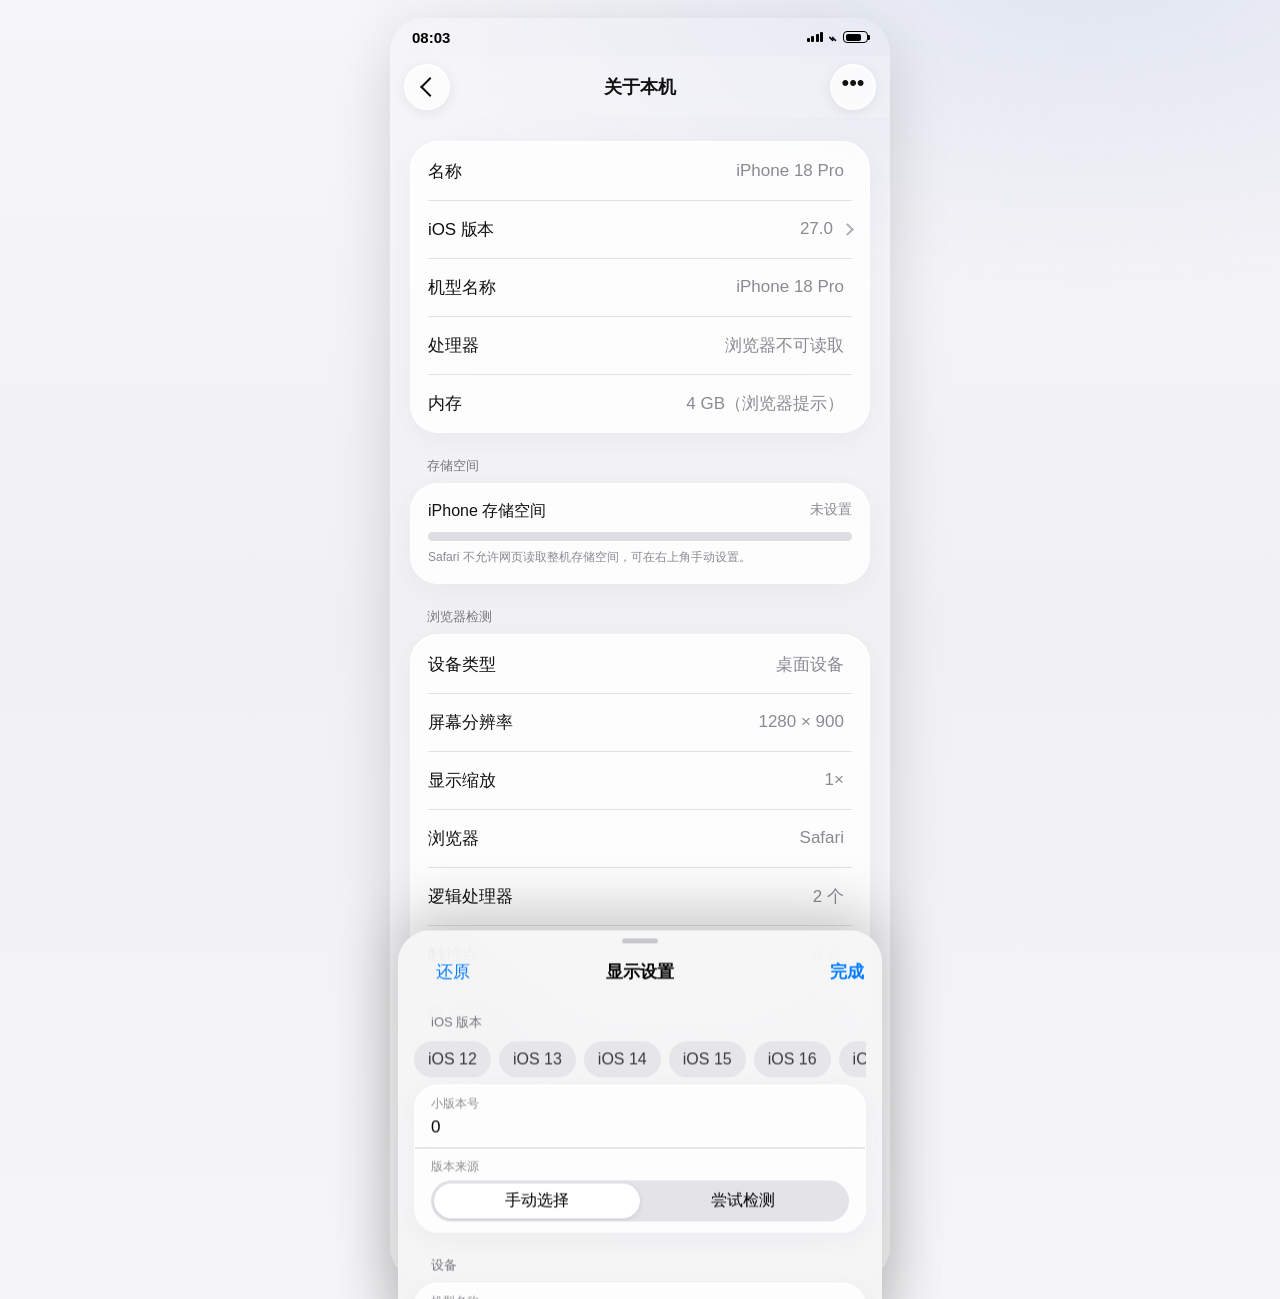
==== commit c880150d: "Make iOS 26/27 UI closely match Apple Settings" ====
--- a/ios-device/index.html
+++ b/ios-device/index.html
@@ -4,107 +4,61 @@
 <meta charset="utf-8">
 <meta name="viewport" content="width=device-width,initial-scale=1,viewport-fit=cover,user-scalable=no">
 <meta name="theme-color" content="#f2f2f7" id="themeColor">
-<title>设备信息</title>
+<title>关于本机</title>
 <style>
-:root{
-  --bg:#f2f2f7;--text:#000;--secondary:#6e6e73;--group:#fff;--separator:#c6c6c8;
-  --tint:#007aff;--danger:#ff3b30;--nav-bg:rgba(249,249,249,.88);--group-radius:13px;
-  --glass-border:rgba(255,255,255,.44);--glass-shadow:none;--row-h:50px;
-}
-*{box-sizing:border-box;-webkit-tap-highlight-color:transparent}
-html,body{margin:0;min-height:100%;font-family:-apple-system,BlinkMacSystemFont,"SF Pro Text","SF Pro Display","PingFang SC","Helvetica Neue",sans-serif;background:var(--bg);color:var(--text)}
-body{transition:background .28s,color .28s;background-attachment:fixed}
-button,input,select{font:inherit}.hidden{display:none!important}
-.phone{width:min(100%,520px);min-height:100vh;margin:0 auto;padding-bottom:calc(env(safe-area-inset-bottom) + 34px);position:relative}
-.statusbar{height:calc(env(safe-area-inset-top) + 36px);padding:env(safe-area-inset-top) 18px 0;display:flex;align-items:center;justify-content:space-between;font-size:15px;font-weight:650;letter-spacing:.1px;position:relative;z-index:4}
-.status-icons{display:flex;align-items:center;gap:6px;color:currentColor}.signal{display:flex;gap:1.5px;align-items:end;height:11px}.signal i{display:block;width:3px;border-radius:1px;background:currentColor}.signal i:nth-child(1){height:4px}.signal i:nth-child(2){height:6px}.signal i:nth-child(3){height:8px}.signal i:nth-child(4){height:10px}.wifi{width:14px;height:11px;position:relative;overflow:hidden}.wifi:before,.wifi:after{content:"";position:absolute;left:50%;transform:translateX(-50%);border:1.8px solid currentColor;border-color:currentColor transparent transparent;border-radius:50%}.wifi:before{width:16px;height:16px;top:1px}.wifi:after{width:9px;height:9px;top:5px}.wifi-dot{width:3px;height:3px;border-radius:50%;background:currentColor;margin-top:7px}.battery{width:25px;height:12px;border:1.5px solid currentColor;border-radius:3.5px;position:relative;padding:1.5px}.battery:after{content:"";position:absolute;right:-3px;top:3px;width:2px;height:5px;border-radius:0 1px 1px 0;background:currentColor}.battery b{display:block;height:100%;width:78%;border-radius:1.5px;background:currentColor}
-.navbar{height:48px;display:grid;grid-template-columns:92px 1fr 92px;align-items:center;padding:0 10px;position:sticky;top:0;z-index:10;background:var(--nav-bg);backdrop-filter:saturate(1.8) blur(24px);-webkit-backdrop-filter:saturate(1.8) blur(24px);border-bottom:.5px solid rgba(60,60,67,.22)}
-.nav-title{text-align:center;font-weight:600;font-size:17px;white-space:nowrap}.nav-left,.nav-right{display:flex;align-items:center}.nav-right{justify-content:flex-end}
-.nav-btn{border:0;background:transparent;color:var(--tint);padding:7px 5px;font-size:17px;display:flex;align-items:center;gap:2px}.chev-left{width:10px;height:10px;border-left:2px solid currentColor;border-bottom:2px solid currentColor;transform:rotate(45deg)}
-.more-btn{width:32px;height:32px;border:0;border-radius:50%;background:rgba(118,118,128,.12);color:var(--tint);display:grid;place-items:center;font-size:20px;line-height:1;padding-bottom:7px}
-.large-title{font-size:34px;line-height:41px;font-weight:700;letter-spacing:.2px;padding:12px 20px 7px;display:none}
-.content{padding:10px 16px 0}.section{margin:18px 0 24px}.section:first-child{margin-top:8px}.section-label{font-size:13px;color:var(--secondary);padding:0 16px 7px;text-transform:none}.group{background:var(--group);border-radius:var(--group-radius);overflow:hidden;box-shadow:var(--glass-shadow);border:0 solid transparent}.row{min-height:var(--row-h);display:grid;grid-template-columns:minmax(100px,1fr) minmax(0,1.45fr) auto;align-items:center;gap:8px;padding:0 16px;position:relative}.row:after{content:"";position:absolute;left:16px;right:0;bottom:0;height:.5px;background:var(--separator);opacity:.55;transform:scaleY(.5);transform-origin:bottom}.row:last-child:after{display:none}.row-label{font-size:17px;line-height:1.2}.row-value{font-size:17px;color:var(--secondary);text-align:right;min-width:0;overflow:hidden;text-overflow:ellipsis;white-space:nowrap}.row-value.primary{color:var(--text)}.row-value.blue{color:var(--tint)}.row .chevron{width:8px;height:8px;border-right:1.7px solid #8e8e93;border-top:1.7px solid #8e8e93;transform:rotate(45deg);margin-left:6px}.button-row{grid-template-columns:1fr;cursor:pointer}.button-row .row-label{color:var(--tint);text-align:center;font-weight:500}.button-row:active{background:rgba(118,118,128,.12)}
-.device-header{padding:24px 16px 14px;text-align:center}.device-icon{width:92px;height:108px;border-radius:22px;margin:0 auto 14px;background:linear-gradient(155deg,#e8e8ed,#fafafa 45%,#c7c7cc);box-shadow:inset 0 0 0 1px rgba(0,0,0,.08),0 8px 20px rgba(0,0,0,.08);position:relative}.device-icon:before{content:"";position:absolute;inset:5px;border-radius:17px;background:linear-gradient(150deg,#19191d,#33343b)}.device-icon:after{content:"";position:absolute;left:32%;right:32%;top:8px;height:6px;border-radius:8px;background:#050505}.device-name{font-size:24px;font-weight:650;letter-spacing:-.2px}.device-sub{font-size:14px;color:var(--secondary);margin-top:4px}
-.storage-wrap{padding:16px}.storage-head{display:flex;justify-content:space-between;gap:12px;align-items:baseline;margin-bottom:11px}.storage-title{font-size:17px}.storage-amount{font-size:14px;color:var(--secondary)}.storage-bar{height:10px;border-radius:5px;background:#e5e5ea;overflow:hidden}.storage-bar i{height:100%;display:block;width:0;background:var(--tint);transition:width .3s;border-radius:inherit}.storage-legend{font-size:12px;color:var(--secondary);margin-top:8px}
-.detect-pill{display:inline-flex;align-items:center;gap:5px;padding:4px 8px;border-radius:999px;background:rgba(52,199,89,.13);color:#248a3d;font-size:12px;font-weight:600}.detect-pill i{width:6px;height:6px;border-radius:50%;background:#34c759}
-.footnote{font-size:13px;line-height:1.45;color:var(--secondary);padding:0 16px;margin-top:7px}
-body.ios-old{--bg:#f2f2f7;--group:#fff;--nav-bg:rgba(249,249,249,.95);--group-radius:10px;--row-h:46px}body.ios-old .navbar{position:relative;border-bottom:.5px solid #c8c7cc}body.ios-old .large-title{display:block}body.ios-old .nav-title{visibility:hidden}body.ios-old .content{padding-top:0}
-body.ios-modern{--bg:#f2f2f7;--group:#fff;--nav-bg:rgba(249,249,249,.88);--group-radius:13px;--row-h:50px}
-body.ios-glass{--bg:#6c84af;--text:#fff;--secondary:rgba(255,255,255,.68);--group:rgba(255,255,255,.18);--separator:rgba(255,255,255,.34);--nav-bg:rgba(255,255,255,.16);--group-radius:24px;--glass-shadow:inset 0 1px 0 rgba(255,255,255,.32),0 14px 42px rgba(37,56,94,.15);background:radial-gradient(100% 75% at 85% 0%,rgba(106,190,255,.46),transparent 62%),radial-gradient(110% 85% at 0% 100%,rgba(189,147,222,.30),transparent 65%),linear-gradient(150deg,#526da5,#9aaac6)}
-body.ios-glass .navbar{top:8px;margin:0 12px;border:1px solid var(--glass-border);border-radius:24px;background:rgba(255,255,255,.17);box-shadow:inset 0 1px 0 rgba(255,255,255,.28),0 10px 30px rgba(40,57,93,.13);border-bottom-color:var(--glass-border)}
-body.ios-glass .more-btn{background:rgba(255,255,255,.2);color:#fff;border:1px solid rgba(255,255,255,.32)}body.ios-glass .nav-btn{color:#fff}body.ios-glass .content{padding-top:18px}body.ios-glass .group{border:1px solid rgba(255,255,255,.34);backdrop-filter:blur(30px) saturate(1.45);-webkit-backdrop-filter:blur(30px) saturate(1.45)}body.ios-glass .row-value.blue,body.ios-glass .button-row .row-label{color:#d9ecff}body.ios-glass .row-value.primary{color:#fff}body.ios-glass .device-icon{background:linear-gradient(155deg,rgba(255,255,255,.7),rgba(255,255,255,.3));box-shadow:inset 0 1px 0 rgba(255,255,255,.7),0 15px 35px rgba(38,54,90,.16)}body.ios-glass .storage-bar{background:rgba(21,36,54,.45)}body.ios-glass .detect-pill{background:rgba(52,199,89,.18);color:#d7ffe1}
-.scrim{position:fixed;inset:0;background:rgba(0,0,0,.38);opacity:0;pointer-events:none;transition:.22s;z-index:40;backdrop-filter:blur(2px);-webkit-backdrop-filter:blur(2px)}.scrim.show{opacity:1;pointer-events:auto}.sheet{position:fixed;z-index:50;left:50%;bottom:0;transform:translate(-50%,105%);width:min(100%,520px);max-height:88vh;background:#f2f2f7;color:#000;border-radius:20px 20px 0 0;transition:transform .28s cubic-bezier(.25,.8,.25,1);overflow:hidden;padding-bottom:env(safe-area-inset-bottom);box-shadow:0 -18px 60px rgba(0,0,0,.24)}.sheet.show{transform:translate(-50%,0)}.grabber{width:36px;height:5px;border-radius:3px;background:#c7c7cc;margin:8px auto 5px}.sheet-nav{height:48px;display:grid;grid-template-columns:86px 1fr 86px;align-items:center;padding:0 12px}.sheet-nav h2{font-size:17px;text-align:center;margin:0}.sheet-nav button{border:0;background:transparent;color:#007aff;font-size:17px}.sheet-nav .done{font-weight:650;text-align:right}.sheet-body{max-height:calc(88vh - 61px);overflow:auto;padding:5px 16px 26px;overscroll-behavior:contain}.sheet .section{margin:16px 0}.sheet .group{background:#fff;border-radius:13px;box-shadow:none;border:0}.form-row{padding:10px 16px;min-height:55px;border-bottom:.5px solid #d1d1d6}.form-row:last-child{border-bottom:0}.form-row label{display:block;font-size:12px;color:#8e8e93;margin-bottom:5px}.form-row input,.form-row select{width:100%;border:0;outline:0;background:transparent;color:#000;font-size:17px;padding:0}.version-scroller{display:flex;gap:8px;overflow:auto;padding:3px 0 6px;scrollbar-width:none}.version-scroller::-webkit-scrollbar{display:none}.version-chip{flex:0 0 auto;border:0;border-radius:9px;background:#e5e5ea;color:#3a3a3c;padding:9px 12px;font-size:15px}.version-chip.active{background:#007aff;color:#fff}.segmented{display:grid;grid-template-columns:1fr 1fr;background:#e3e3e8;border-radius:9px;padding:2px}.segmented button{border:0;background:transparent;border-radius:7px;padding:7px 5px;font-size:14px}.segmented button.active{background:#fff;box-shadow:0 1px 4px rgba(0,0,0,.12)}.sheet-note{font-size:12px;color:#8e8e93;line-height:1.45;padding:0 16px}.toast{position:fixed;z-index:80;left:50%;bottom:calc(env(safe-area-inset-bottom) + 28px);transform:translate(-50%,16px);opacity:0;pointer-events:none;background:rgba(30,30,30,.86);color:#fff;border-radius:999px;padding:10px 15px;font-size:13px;transition:.2s;white-space:nowrap}.toast.show{opacity:1;transform:translate(-50%,0)}
-@media(min-width:700px){body{padding:18px 0}.phone{min-height:calc(100vh - 36px);border-radius:34px;overflow:hidden;box-shadow:0 20px 60px rgba(0,0,0,.18)}.sheet{bottom:18px;border-radius:20px;max-height:82vh}}
+:root{--bg:#f2f2f7;--card:#fff;--text:#000;--sub:#8e8e93;--line:#c6c6c8;--blue:#007aff;--radius:13px;--row:50px}
+*{box-sizing:border-box;-webkit-tap-highlight-color:transparent}html,body{margin:0;min-height:100%;font-family:-apple-system,BlinkMacSystemFont,"SF Pro Text","SF Pro Display","PingFang SC",sans-serif;background:var(--bg);color:var(--text)}button,input,select{font:inherit}.hidden{display:none!important}
+.app{width:min(100%,500px);min-height:100vh;margin:auto;padding-bottom:calc(env(safe-area-inset-bottom) + 28px)}
+.status{height:calc(env(safe-area-inset-top) + 38px);padding:env(safe-area-inset-top) 20px 0;display:flex;justify-content:space-between;align-items:center;font-size:15px;font-weight:700}.icons{display:flex;align-items:center;gap:6px}.sig{display:flex;gap:1.5px;align-items:end}.sig i{display:block;width:3px;border-radius:1px;background:currentColor}.sig i:nth-child(1){height:4px}.sig i:nth-child(2){height:6px}.sig i:nth-child(3){height:8px}.sig i:nth-child(4){height:10px}.wifi{font-size:15px}.bat{width:25px;height:12px;border:1.5px solid currentColor;border-radius:4px;position:relative;padding:1.5px}.bat:after{content:"";position:absolute;right:-3px;top:3px;width:2px;height:5px;background:currentColor;border-radius:0 1px 1px 0}.bat b{display:block;width:78%;height:100%;background:currentColor;border-radius:2px}
+.nav{height:50px;display:grid;grid-template-columns:92px 1fr 92px;align-items:center;padding:0 10px;position:sticky;top:0;z-index:10;background:rgba(249,249,249,.88);backdrop-filter:blur(24px) saturate(1.6);-webkit-backdrop-filter:blur(24px) saturate(1.6);border-bottom:.5px solid rgba(60,60,67,.22)}.nav h1{margin:0;text-align:center;font-size:17px;font-weight:600}.back{border:0;background:transparent;color:var(--blue);font-size:17px;padding:6px 2px;text-align:left}.more{justify-self:end;width:34px;height:34px;border:0;border-radius:50%;background:rgba(118,118,128,.12);color:var(--blue);font-size:20px;line-height:1;padding-bottom:8px}
+.large{display:none;font-size:34px;line-height:42px;font-weight:700;padding:12px 20px 6px}.content{padding:10px 16px}.section{margin:16px 0 24px}.label{font-size:13px;color:var(--sub);padding:0 16px 7px}.card{background:var(--card);border-radius:var(--radius);overflow:hidden}.row{min-height:var(--row);display:grid;grid-template-columns:minmax(112px,1fr) minmax(0,1.35fr) auto;align-items:center;gap:8px;padding:0 16px;position:relative}.row:after{content:"";position:absolute;left:16px;right:0;bottom:0;height:.5px;background:var(--line);opacity:.45}.row:last-child:after{display:none}.k{font-size:17px}.v{font-size:17px;color:var(--sub);text-align:right;white-space:nowrap;overflow:hidden;text-overflow:ellipsis}.chev{width:8px;height:8px;border-right:1.8px solid #b0b0b5;border-top:1.8px solid #b0b0b5;transform:rotate(45deg);margin-left:2px}.action{grid-template-columns:1fr}.action .k{text-align:center;color:var(--blue);font-weight:500}.action:active{background:rgba(118,118,128,.10)}
+.storage{padding:16px}.storage-head{display:flex;justify-content:space-between;gap:12px;margin-bottom:10px}.storage-head span:last-child{font-size:14px;color:var(--sub)}.bar{height:9px;border-radius:6px;background:#e5e5ea;overflow:hidden}.bar i{display:block;height:100%;width:0;background:#0a84ff;border-radius:inherit;transition:.25s}.note{font-size:12px;color:var(--sub);line-height:1.45;margin-top:8px}.foot{font-size:13px;color:var(--sub);line-height:1.45;padding:0 16px;margin-top:7px}
+body.old{--radius:10px;--row:46px}body.old .nav{position:relative;background:#f8f8f8}body.old .nav h1{visibility:hidden}body.old .large{display:block}body.old .content{padding-top:0}
+body.modern{--radius:13px;--row:50px}
+/* iOS 26/27: based on current Apple Settings visual language */
+body.new{--bg:#f4f4f6;--card:rgba(255,255,255,.82);--text:#111;--sub:#8a8a90;--line:rgba(60,60,67,.14);--radius:28px;--row:58px;background:radial-gradient(80% 34% at 85% -2%,rgba(217,224,239,.72),transparent 72%),linear-gradient(180deg,#f6f5f8 0%,#f1f1f4 48%,#f5f5f7 100%)}
+body.new .status{padding-left:22px;padding-right:22px;color:#000}
+body.new .nav{height:62px;grid-template-columns:58px 1fr 58px;padding:0 14px;background:rgba(246,246,248,.34);border:0;backdrop-filter:blur(24px) saturate(1.15);-webkit-backdrop-filter:blur(24px) saturate(1.15)}body.new .nav h1{font-size:18px;font-weight:650;letter-spacing:-.15px}body.new .back{width:46px;height:46px;border-radius:50%;font-size:0;background:rgba(255,255,255,.72);border:1px solid rgba(255,255,255,.92);box-shadow:inset 0 1px 0 rgba(255,255,255,.95),0 3px 12px rgba(65,70,84,.10);position:relative}body.new .back:before{content:"";position:absolute;width:12px;height:12px;border-left:2.5px solid #111;border-bottom:2.5px solid #111;transform:rotate(45deg);left:18px;top:15px}body.new .more{width:46px;height:46px;background:rgba(255,255,255,.72);border:1px solid rgba(255,255,255,.92);box-shadow:inset 0 1px 0 rgba(255,255,255,.95),0 3px 12px rgba(65,70,84,.10);color:#111;font-size:22px;padding-bottom:9px}body.new .content{padding:9px 20px 0}body.new .section{margin:14px 0 24px}body.new .label{padding:0 17px 8px;color:#77777d}body.new .card{border:1px solid rgba(255,255,255,.94);box-shadow:inset 0 1px 0 rgba(255,255,255,.86),0 7px 24px rgba(70,76,90,.05);backdrop-filter:blur(28px) saturate(1.1);-webkit-backdrop-filter:blur(28px) saturate(1.1)}body.new .row{padding:0 17px;grid-template-columns:minmax(104px,1fr) minmax(0,1.36fr) auto}body.new .row:after{left:17px;right:17px;opacity:1}body.new .k{color:#111;letter-spacing:-.12px}body.new .v{color:#8a8a90}body.new .chev{width:9px;height:9px;border-width:2px 2px 0 0}body.new .storage{padding:17px}body.new .bar{background:#dedee2}body.new .foot{padding:0 17px}
+.scrim{position:fixed;inset:0;z-index:40;background:rgba(0,0,0,.32);opacity:0;pointer-events:none;transition:.2s;backdrop-filter:blur(2px);-webkit-backdrop-filter:blur(2px)}.scrim.show{opacity:1;pointer-events:auto}.sheet{position:fixed;z-index:50;left:50%;bottom:0;width:min(100%,500px);max-height:88vh;transform:translate(-50%,105%);transition:.28s cubic-bezier(.25,.8,.25,1);background:#f2f2f7;color:#000;border-radius:22px 22px 0 0;overflow:hidden;padding-bottom:env(safe-area-inset-bottom);box-shadow:0 -18px 60px rgba(0,0,0,.22)}.sheet.show{transform:translate(-50%,0)}.grab{width:36px;height:5px;border-radius:3px;background:#c7c7cc;margin:8px auto 4px}.sheetnav{height:48px;display:grid;grid-template-columns:86px 1fr 86px;align-items:center;padding:0 12px}.sheetnav h2{font-size:17px;text-align:center;margin:0}.sheetnav button{border:0;background:transparent;color:#007aff;font-size:17px}.sheetnav .done{text-align:right;font-weight:650}.sheetbody{max-height:calc(88vh - 60px);overflow:auto;padding:4px 16px 26px}.sheet .section{margin:16px 0}.sheet .card{border-radius:13px;background:#fff}.form{padding:10px 16px;min-height:55px;border-bottom:.5px solid #d1d1d6}.form:last-child{border-bottom:0}.form label{display:block;font-size:12px;color:#8e8e93;margin-bottom:5px}.form input,.form select{width:100%;border:0;outline:0;background:transparent;color:#000;font-size:17px;padding:0}.vers{display:flex;gap:8px;overflow:auto;padding:2px 0 7px;scrollbar-width:none}.vers::-webkit-scrollbar{display:none}.chip{flex:0 0 auto;border:0;border-radius:10px;background:#e5e5ea;color:#3a3a3c;padding:9px 12px}.chip.on{background:#007aff;color:#fff}.seg{display:grid;grid-template-columns:1fr 1fr;background:#e3e3e8;border-radius:9px;padding:2px}.seg button{border:0;background:transparent;border-radius:7px;padding:7px}.seg button.on{background:#fff;box-shadow:0 1px 4px rgba(0,0,0,.12)}body.new .sheet{width:min(calc(100% - 16px),484px);bottom:8px;border-radius:32px;background:rgba(245,245,247,.90);backdrop-filter:blur(34px) saturate(1.2);-webkit-backdrop-filter:blur(34px) saturate(1.2)}body.new .sheet .card{border-radius:24px;background:rgba(255,255,255,.80);border:1px solid rgba(255,255,255,.92)}body.new .chip{border-radius:999px;padding:9px 14px}body.new .chip.on{background:#111}body.new .seg{border-radius:999px;padding:3px}body.new .seg button{border-radius:999px}
+.toast{position:fixed;z-index:80;left:50%;bottom:calc(env(safe-area-inset-bottom) + 26px);transform:translate(-50%,12px);opacity:0;pointer-events:none;background:rgba(25,25,25,.88);color:#fff;border-radius:999px;padding:10px 15px;font-size:13px;transition:.2s}.toast.show{opacity:1;transform:translate(-50%,0)}
+@media(min-width:700px){body{padding:18px 0}.app{min-height:calc(100vh - 36px);border-radius:34px;overflow:hidden;box-shadow:0 20px 60px rgba(0,0,0,.15)}}
 </style>
 </head>
-<body class="ios-glass">
-<div class="phone">
-  <div class="statusbar"><span id="clock">9:41</span><span class="status-icons"><span class="signal"><i></i><i></i><i></i><i></i></span><span class="wifi"><span class="wifi-dot"></span></span><span class="battery"><b></b></span></span></div>
-  <div class="navbar">
-    <div class="nav-left"><button class="nav-btn" id="backBtn"><span class="chev-left"></span><span id="backText">设置</span></button></div>
-    <div class="nav-title" id="navTitle">关于本机</div>
-    <div class="nav-right"><button class="more-btn" id="openSettings" aria-label="设置">•••</button></div>
-  </div>
-  <div class="large-title" id="largeTitle">关于本机</div>
+<body class="new">
+<div class="app">
+  <div class="status"><span id="clock">9:41</span><span class="icons"><span class="sig"><i></i><i></i><i></i><i></i></span><span class="wifi">⌁</span><span class="bat"><b></b></span></span></div>
+  <div class="nav"><button class="back" id="back">设置</button><h1>关于本机</h1><button class="more" id="open">•••</button></div>
+  <div class="large">关于本机</div>
   <main class="content">
-    <section class="section"><div class="group"><div class="device-header"><div class="device-icon"></div><div class="device-name" id="deviceHeaderName">iPhone</div><div class="device-sub"><span class="detect-pill"><i></i><span>浏览器检测已启用</span></span></div></div></div></section>
-    <section class="section"><div class="group">
-      <div class="row"><div class="row-label">名称</div><div class="row-value primary" id="nameValue">iPhone</div><span></span></div>
-      <div class="row"><div class="row-label">iOS 版本</div><div class="row-value primary" id="iosValue">27.0</div><span class="chevron"></span></div>
-      <div class="row"><div class="row-label">机型名称</div><div class="row-value" id="modelValue">iPhone 18 Pro</div><span></span></div>
-      <div class="row"><div class="row-label">处理器</div><div class="row-value" id="cpuValue">浏览器不可读取</div><span></span></div>
-      <div class="row"><div class="row-label">内存</div><div class="row-value" id="ramValue">浏览器不可读取</div><span></span></div>
+    <section class="section"><div class="card">
+      <div class="row"><div class="k">名称</div><div class="v" id="name">iPhone</div><span></span></div>
+      <div class="row"><div class="k">iOS 版本</div><div class="v" id="ios">27.0</div><span class="chev"></span></div>
+      <div class="row"><div class="k">机型名称</div><div class="v" id="model">iPhone 18 Pro</div><span></span></div>
+      <div class="row"><div class="k">处理器</div><div class="v" id="cpu">浏览器不可读取</div><span></span></div>
+      <div class="row"><div class="k">内存</div><div class="v" id="ram">浏览器不可读取</div><span></span></div>
     </div></section>
-    <section class="section"><div class="section-label">存储空间</div><div class="group"><div class="storage-wrap"><div class="storage-head"><span class="storage-title">iPhone 存储空间</span><span class="storage-amount" id="storageAmount">未设置</span></div><div class="storage-bar"><i id="storageBar"></i></div><div class="storage-legend" id="storageLegend">Safari 不允许网页读取整机存储空间，可在右上角手动设置。</div></div></div></section>
-    <section class="section"><div class="section-label">浏览器检测</div><div class="group">
-      <div class="row"><div class="row-label">设备类型</div><div class="row-value" id="deviceType">—</div><span></span></div>
-      <div class="row"><div class="row-label">屏幕分辨率</div><div class="row-value" id="screenValue">—</div><span></span></div>
-      <div class="row"><div class="row-label">显示缩放</div><div class="row-value" id="dprValue">—</div><span></span></div>
-      <div class="row"><div class="row-label">浏览器</div><div class="row-value" id="browserValue">—</div><span></span></div>
-      <div class="row"><div class="row-label">逻辑处理器</div><div class="row-value" id="coresValue">—</div><span></span></div>
-      <div class="row"><div class="row-label">触控点</div><div class="row-value" id="touchValue">—</div><span></span></div>
-      <div class="row"><div class="row-label">网页存储配额</div><div class="row-value" id="webStorageValue">检测中…</div><span></span></div>
-    </div><div class="footnote">网页只能读取浏览器公开的信息。RAM、真实机型、整机存储和精确系统版本在 Safari 中通常无法直接获取。</div></section>
-    <section class="section"><div class="group"><div class="row button-row" id="redetectBtn"><div class="row-label">重新检测</div></div><div class="row button-row" id="copyBtn"><div class="row-label">复制设备报告</div></div></div></section>
+    <section class="section"><div class="label">存储空间</div><div class="card"><div class="storage"><div class="storage-head"><span>iPhone 存储空间</span><span id="storageText">未设置</span></div><div class="bar"><i id="storageBar"></i></div><div class="note" id="storageNote">Safari 不允许网页读取整机存储空间，可在右上角手动设置。</div></div></div></section>
+    <section class="section"><div class="label">浏览器检测</div><div class="card">
+      <div class="row"><div class="k">设备类型</div><div class="v" id="type">—</div><span></span></div>
+      <div class="row"><div class="k">屏幕分辨率</div><div class="v" id="screen">—</div><span></span></div>
+      <div class="row"><div class="k">显示缩放</div><div class="v" id="dpr">—</div><span></span></div>
+      <div class="row"><div class="k">浏览器</div><div class="v" id="browser">—</div><span></span></div>
+      <div class="row"><div class="k">逻辑处理器</div><div class="v" id="cores">—</div><span></span></div>
+      <div class="row"><div class="k">触控点</div><div class="v" id="touch">—</div><span></span></div>
+      <div class="row"><div class="k">网页存储配额</div><div class="v" id="quota">检测中…</div><span></span></div>
+    </div><div class="foot">网页只能读取浏览器公开的信息。RAM、真实机型、整机存储和精确系统版本在 Safari 中通常无法直接获取。</div></section>
+    <section class="section"><div class="card"><div class="row action" id="redetect"><div class="k">重新检测</div></div><div class="row action" id="copy"><div class="k">复制设备报告</div></div></div></section>
   </main>
 </div>
 <div class="scrim" id="scrim"></div>
-<section class="sheet" id="sheet" aria-modal="true"><div class="grabber"></div><div class="sheet-nav"><button id="resetBtn">还原</button><h2>显示设置</h2><button class="done" id="doneBtn">完成</button></div><div class="sheet-body">
-  <section class="section"><div class="section-label">iOS 版本</div><div class="version-scroller" id="versionScroller"></div><div class="group"><div class="form-row"><label>小版本号</label><input id="minorInput" value="0" inputmode="decimal" placeholder="例如 0 或 2.1"></div><div class="form-row"><label>版本来源</label><div class="segmented"><button id="manualMode" class="active" type="button">手动选择</button><button id="autoMode" type="button">尝试检测</button></div></div></div></section>
-  <section class="section"><div class="section-label">设备</div><div class="group"><div class="form-row"><label>机型名称</label><select id="modelSelect"><option>iPhone 18 Pro</option><option>iPhone 18 Pro Max</option><option>iPhone 17 Pro</option><option>iPhone 17 Pro Max</option><option>iPhone 16 Pro</option><option>iPhone 16 Pro Max</option><option>iPhone 15 Pro</option><option>iPhone 15 Pro Max</option><option>iPhone 14 Pro</option><option>iPhone 13 Pro</option><option>iPhone 12 Pro</option><option>iPhone 11 Pro</option><option>iPhone SE</option><option>iPad</option><option value="custom">自定义</option></select></div><div class="form-row hidden" id="customNameRow"><label>自定义名称</label><input id="customNameInput" placeholder="例如 我的 iPhone"></div></div></section>
-  <section class="section"><div class="section-label">手动硬件信息</div><div class="group"><div class="form-row"><label>处理器</label><input id="cpuInput" placeholder="例如 A18 Pro"></div><div class="form-row"><label>RAM</label><input id="ramInput" placeholder="例如 8 GB"></div><div class="form-row"><label>总存储 GB</label><input id="storageTotalInput" type="number" min="0" inputmode="decimal" placeholder="256"></div><div class="form-row"><label>已使用 GB</label><input id="storageUsedInput" type="number" min="0" inputmode="decimal" placeholder="128"></div></div><div class="sheet-note">手动填写的信息会明确作为显示值使用，不会伪装成浏览器真实检测结果。</div></section>
+<section class="sheet" id="sheet"><div class="grab"></div><div class="sheetnav"><button id="reset">还原</button><h2>显示设置</h2><button class="done" id="done">完成</button></div><div class="sheetbody">
+  <section class="section"><div class="label">iOS 版本</div><div class="vers" id="vers"></div><div class="card"><div class="form"><label>小版本号</label><input id="minor" inputmode="decimal" value="0"></div><div class="form"><label>版本来源</label><div class="seg"><button id="manual" class="on" type="button">手动选择</button><button id="auto" type="button">尝试检测</button></div></div></div></section>
+  <section class="section"><div class="label">设备</div><div class="card"><div class="form"><label>机型名称</label><select id="modelSelect"><option>iPhone 18 Pro</option><option>iPhone 18 Pro Max</option><option>iPhone 17 Pro</option><option>iPhone 17 Pro Max</option><option>iPhone 16 Pro</option><option>iPhone 16 Pro Max</option><option>iPhone 15 Pro</option><option>iPhone 15 Pro Max</option><option>iPhone 14 Pro</option><option>iPhone 13 Pro</option><option>iPhone 12 Pro</option><option>iPhone 11 Pro</option><option>iPhone SE</option><option>iPad</option><option value="custom">自定义</option></select></div><div class="form hidden" id="customRow"><label>自定义名称</label><input id="customName" placeholder="例如 我的 iPhone"></div></div></section>
+  <section class="section"><div class="label">手动硬件信息</div><div class="card"><div class="form"><label>处理器</label><input id="cpuInput" placeholder="例如 A18 Pro"></div><div class="form"><label>RAM</label><input id="ramInput" placeholder="例如 8 GB"></div><div class="form"><label>总存储 GB</label><input id="total" type="number" min="0" inputmode="decimal" placeholder="256"></div><div class="form"><label>已使用 GB</label><input id="used" type="number" min="0" inputmode="decimal" placeholder="128"></div></div></section>
 </div></section>
 <div class="toast" id="toast">已完成</div>
 <script>
-(()=>{
-'use strict';
-const $=id=>document.getElementById(id);
-const versions=[12,13,14,15,16,17,18,26,27];
-const DEFAULTS={major:27,minor:'0',mode:'manual',model:'iPhone 18 Pro',customName:'',cpu:'',ram:'',total:'',used:''};
-let s={...DEFAULTS};
-function load(){try{s={...DEFAULTS,...JSON.parse(localStorage.getItem('ios-system-ui-v3')||'{}')}}catch(e){s={...DEFAULTS}}}
-function save(){localStorage.setItem('ios-system-ui-v3',JSON.stringify(s))}
-function detectVersion(){const ua=navigator.userAgent||'';let m=ua.match(/OS (\d+)[._](\d+)/);if(!m)m=ua.match(/Version\/(\d+)(?:\.(\d+))?/);return m?{major:+m[1],minor:m[2]||'0'}:null}
-function detectBrowser(){const ua=navigator.userAgent||'';if(/CriOS\//.test(ua))return'Chrome';if(/FxiOS\//.test(ua))return'Firefox';if(/EdgiOS\//.test(ua))return'Edge';if(/Safari\//.test(ua))return'Safari';return'其他浏览器'}
-function isiOS(){return /iPhone|iPad|iPod/.test(navigator.userAgent)||(/MacIntel/.test(navigator.platform)&&navigator.maxTouchPoints>1)}
-function currentVersion(){if(s.mode==='auto'){const d=detectVersion();if(d)return d}return{major:+s.major||27,minor:String(s.minor||'0')}}
-function displayName(){return s.model==='custom'?(s.customName.trim()||'iPhone'):s.model}
-function theme(major){document.body.classList.remove('ios-old','ios-modern','ios-glass');const cls=major<=15?'ios-old':major<=18?'ios-modern':'ios-glass';document.body.classList.add(cls);$('themeColor').content=major<=18?'#f2f2f7':'#7188af'}
-function render(){const v=currentVersion();theme(v.major);const name=displayName();$('deviceHeaderName').textContent=name;$('nameValue').textContent=name;$('modelValue').textContent=s.model==='custom'?'自定义':s.model;$('iosValue').textContent=v.major+'.'+v.minor+(s.mode==='auto'?'（检测）':'');$('cpuValue').textContent=s.cpu.trim()||'浏览器不可读取';$('ramValue').textContent=s.ram.trim()||((navigator.deviceMemory?navigator.deviceMemory+' GB（浏览器提示）':'浏览器不可读取'));const total=parseFloat(s.total),used=parseFloat(s.used);if(Number.isFinite(total)&&total>0){const u=Number.isFinite(used)?Math.max(0,Math.min(used,total)):0;$('storageAmount').textContent=(Number.isFinite(used)?u.toFixed(u%1?1:0)+' GB / ':'')+total.toFixed(total%1?1:0)+' GB';$('storageBar').style.width=(u/total*100)+'%';$('storageLegend').textContent='存储容量为手动填写值。'}else{$('storageAmount').textContent='未设置';$('storageBar').style.width='0%';$('storageLegend').textContent='Safari 不允许网页读取整机存储空间，可在右上角手动设置。'}$('deviceType').textContent=isiOS()?'Apple 移动设备':(/Mobi/.test(navigator.userAgent)?'移动设备':'桌面设备');$('screenValue').textContent=Math.round(screen.width*devicePixelRatio)+' × '+Math.round(screen.height*devicePixelRatio);$('dprValue').textContent=(devicePixelRatio||1)+'×';$('browserValue').textContent=detectBrowser();$('coresValue').textContent=navigator.hardwareConcurrency?navigator.hardwareConcurrency+' 个':'不可读取';$('touchValue').textContent=(navigator.maxTouchPoints||0)+' 点';syncForm()}
-async function detectStorage(){try{if(navigator.storage&&navigator.storage.estimate){const x=await navigator.storage.estimate();$('webStorageValue').textContent=x.quota?formatBytes(x.quota):'不可读取'}else $('webStorageValue').textContent='不支持'}catch(e){$('webStorageValue').textContent='不可读取'}}
-function formatBytes(n){const units=['B','KB','MB','GB','TB'];let i=0;while(n>=1024&&i<units.length-1){n/=1024;i++}return n.toFixed(n>=100?0:n>=10?1:2)+' '+units[i]}
-function syncForm(){$('minorInput').value=s.minor;$('modelSelect').value=s.model;$('customNameInput').value=s.customName;$('cpuInput').value=s.cpu;$('ramInput').value=s.ram;$('storageTotalInput').value=s.total;$('storageUsedInput').value=s.used;$('customNameRow').classList.toggle('hidden',s.model!=='custom');$('manualMode').classList.toggle('active',s.mode==='manual');$('autoMode').classList.toggle('active',s.mode==='auto');document.querySelectorAll('.version-chip').forEach(b=>b.classList.toggle('active',+b.dataset.v===+s.major))}
-function buildVersions(){for(const v of versions){const b=document.createElement('button');b.className='version-chip';b.dataset.v=v;b.type='button';b.textContent='iOS '+v;b.onclick=()=>{s.major=v;s.mode='manual';save();render()};$('versionScroller').appendChild(b)}}
-function openSheet(){document.body.style.overflow='hidden';$('scrim').classList.add('show');$('sheet').classList.add('show')}
-function closeSheet(){document.body.style.overflow='';$('scrim').classList.remove('show');$('sheet').classList.remove('show')}
-function pullForm(){s.minor=$('minorInput').value.replace(/[^0-9.]/g,'').slice(0,8)||'0';s.model=$('modelSelect').value;s.customName=$('customNameInput').value;s.cpu=$('cpuInput').value;s.ram=$('ramInput').value;s.total=$('storageTotalInput').value;s.used=$('storageUsedInput').value;if(s.mode==='auto'){const d=detectVersion();if(d){s.major=d.major;s.minor=d.minor}}save();render()}
-function toast(t){$('toast').textContent=t;$('toast').classList.add('show');clearTimeout(toast.t);toast.t=setTimeout(()=>$('toast').classList.remove('show'),1500)}
-function clock(){const d=new Date();$('clock').textContent=d.toLocaleTimeString([], {hour:'2-digit',minute:'2-digit',hour12:false})}
-function report(){const v=currentVersion();return ['设备信息','名称: '+displayName(),'显示系统: iOS '+v.major+'.'+v.minor,'浏览器: '+detectBrowser(),'设备类型: '+$('deviceType').textContent,'屏幕: '+$('screenValue').textContent,'DPR: '+(devicePixelRatio||1),'逻辑处理器: '+(navigator.hardwareConcurrency||'不可读取'),'触控点: '+(navigator.maxTouchPoints||0),'User-Agent: '+navigator.userAgent].join('\n')}
-async function copyReport(){try{await navigator.clipboard.writeText(report())}catch(e){const ta=document.createElement('textarea');ta.value=report();document.body.appendChild(ta);ta.select();document.execCommand('copy');ta.remove()}toast('设备报告已复制')}
-load();buildVersions();render();detectStorage();clock();setInterval(clock,30000);
-$('openSettings').onclick=openSheet;$('scrim').onclick=closeSheet;$('doneBtn').onclick=()=>{pullForm();closeSheet()};$('resetBtn').onclick=()=>{s={...DEFAULTS};save();render();toast('已还原')};$('manualMode').onclick=()=>{s.mode='manual';save();render()};$('autoMode').onclick=()=>{s.mode='auto';const d=detectVersion();if(d){s.major=d.major;s.minor=d.minor;toast('已读取浏览器提供的版本信息')}else toast('浏览器未公开系统版本');save();render()};$('modelSelect').onchange=()=>{pullForm()};['minorInput','customNameInput','cpuInput','ramInput','storageTotalInput','storageUsedInput'].forEach(id=>$(id).addEventListener('change',pullForm));$('redetectBtn').onclick=()=>{render();detectStorage();toast('已重新检测')};$('copyBtn').onclick=copyReport;$('backBtn').onclick=()=>toast('这是网页模拟界面');window.addEventListener('resize',render);window.addEventListener('online',render);window.addEventListener('offline',render);
-})();
+(()=>{'use strict';const $=id=>document.getElementById(id);const versions=[12,13,14,15,16,17,18,26,27];const D={major:27,minor:'0',mode:'manual',model:'iPhone 18 Pro',custom:'',cpu:'',ram:'',total:'',used:''};let s={...D};try{s={...D,...JSON.parse(localStorage.getItem('ios-device-v4')||'{}')}}catch(e){}const save=()=>localStorage.setItem('ios-device-v4',JSON.stringify(s));function detectVersion(){const u=navigator.userAgent||'';let m=u.match(/OS (\d+)[._](\d+)/)||u.match(/Version\/(\d+)(?:\.(\d+))?/);return m?{major:+m[1],minor:m[2]||'0'}:null}function ver(){if(s.mode==='auto'){const d=detectVersion();if(d)return d}return{major:+s.major||27,minor:String(s.minor||'0')}}function name(){return s.model==='custom'?(s.custom.trim()||'iPhone'):s.model}function browser(){const u=navigator.userAgent||'';return /CriOS/.test(u)?'Chrome':/FxiOS/.test(u)?'Firefox':/EdgiOS/.test(u)?'Edge':/Safari/.test(u)?'Safari':'其他浏览器'}function ios(){return /iPhone|iPad|iPod/.test(navigator.userAgent)||(/MacIntel/.test(navigator.platform)&&navigator.maxTouchPoints>1)}function theme(v){document.body.className=v<=15?'old':v<=18?'modern':'new';$('themeColor').content=v<=18?'#f2f2f7':'#f4f4f6'}function sync(){const v=ver();theme(v.major);$('name').textContent=name();$('ios').textContent=v.major+'.'+v.minor+(s.mode==='auto'?'（检测）':'');$('model').textContent=s.model==='custom'?'自定义':s.model;$('cpu').textContent=s.cpu.trim()||'浏览器不可读取';$('ram').textContent=s.ram.trim()||(navigator.deviceMemory?navigator.deviceMemory+' GB（浏览器提示）':'浏览器不可读取');const t=parseFloat(s.total),u0=parseFloat(s.used);if(Number.isFinite(t)&&t>0){const u=Number.isFinite(u0)?Math.max(0,Math.min(u0,t)):0;$('storageText').textContent=(Number.isFinite(u0)?u.toFixed(u%1?1:0)+' GB / ':'')+t.toFixed(t%1?1:0)+' GB';$('storageBar').style.width=(u/t*100)+'%';$('storageNote').textContent='存储容量为手动填写值。'}else{$('storageText').textContent='未设置';$('storageBar').style.width='0%';$('storageNote').textContent='Safari 不允许网页读取整机存储空间，可在右上角手动设置。'}$('type').textContent=ios()?'Apple 移动设备':(/Mobi/.test(navigator.userAgent)?'移动设备':'桌面设备');$('screen').textContent=Math.round(screen.width*devicePixelRatio)+' × '+Math.round(screen.height*devicePixelRatio);$('dpr').textContent=(devicePixelRatio||1)+'×';$('browser').textContent=browser();$('cores').textContent=navigator.hardwareConcurrency?navigator.hardwareConcurrency+' 个':'不可读取';$('touch').textContent=(navigator.maxTouchPoints||0)+' 点';$('minor').value=s.minor;$('modelSelect').value=s.model;$('customName').value=s.custom;$('cpuInput').value=s.cpu;$('ramInput').value=s.ram;$('total').value=s.total;$('used').value=s.used;$('customRow').classList.toggle('hidden',s.model!=='custom');$('manual').classList.toggle('on',s.mode==='manual');$('auto').classList.toggle('on',s.mode==='auto');document.querySelectorAll('.chip').forEach(x=>x.classList.toggle('on',+x.dataset.v===+s.major))}async function quota(){try{const x=await navigator.storage?.estimate?.();$('quota').textContent=x?.quota?fmt(x.quota):'不可读取'}catch(e){$('quota').textContent='不可读取'}}function fmt(n){const u=['B','KB','MB','GB','TB'];let i=0;while(n>=1024&&i<u.length-1){n/=1024;i++}return n.toFixed(n>=100?0:n>=10?1:2)+' '+u[i]}function toast(t){$('toast').textContent=t;$('toast').classList.add('show');clearTimeout(toast.t);toast.t=setTimeout(()=>$('toast').classList.remove('show'),1400)}function open(){document.body.style.overflow='hidden';$('scrim').classList.add('show');$('sheet').classList.add('show')}function close(){document.body.style.overflow='';$('scrim').classList.remove('show');$('sheet').classList.remove('show')}function pull(){s.minor=$('minor').value.replace(/[^0-9.]/g,'').slice(0,8)||'0';s.model=$('modelSelect').value;s.custom=$('customName').value;s.cpu=$('cpuInput').value;s.ram=$('ramInput').value;s.total=$('total').value;s.used=$('used').value;if(s.mode==='auto'){const d=detectVersion();if(d){s.major=d.major;s.minor=d.minor}}save();sync()}function report(){const v=ver();return['设备信息','名称: '+name(),'显示系统: iOS '+v.major+'.'+v.minor,'浏览器: '+browser(),'设备类型: '+$('type').textContent,'屏幕: '+$('screen').textContent,'DPR: '+(devicePixelRatio||1),'逻辑处理器: '+(navigator.hardwareConcurrency||'不可读取'),'触控点: '+(navigator.maxTouchPoints||0),'User-Agent: '+navigator.userAgent].join('\n')}async function copy(){try{await navigator.clipboard.writeText(report())}catch(e){const t=document.createElement('textarea');t.value=report();document.body.appendChild(t);t.select();document.execCommand('copy');t.remove()}toast('设备报告已复制')}versions.forEach(v=>{const b=document.createElement('button');b.className='chip';b.dataset.v=v;b.textContent='iOS '+v;b.onclick=()=>{s.major=v;s.mode='manual';save();sync()};$('vers').appendChild(b)});$('open').onclick=open;$('scrim').onclick=close;$('done').onclick=()=>{pull();close()};$('reset').onclick=()=>{s={...D};save();sync();toast('已还原')};$('manual').onclick=()=>{s.mode='manual';save();sync()};$('auto').onclick=()=>{s.mode='auto';const d=detectVersion();if(d){s.major=d.major;s.minor=d.minor;toast('已读取浏览器提供的版本信息')}else toast('浏览器未公开系统版本');save();sync()};$('modelSelect').onchange=pull;['minor','customName','cpuInput','ramInput','total','used'].forEach(id=>$(id).addEventListener('change',pull));$('redetect').onclick=()=>{sync();quota();toast('已重新检测')};$('copy').onclick=copy;$('back').onclick=()=>toast('这是网页模拟界面');function clock(){const d=new Date();$('clock').textContent=d.toLocaleTimeString([], {hour:'2-digit',minute:'2-digit',hour12:false})}clock();setInterval(clock,30000);sync();quota();window.addEventListener('resize',sync)})();
 </script>
 </body>
 </html>
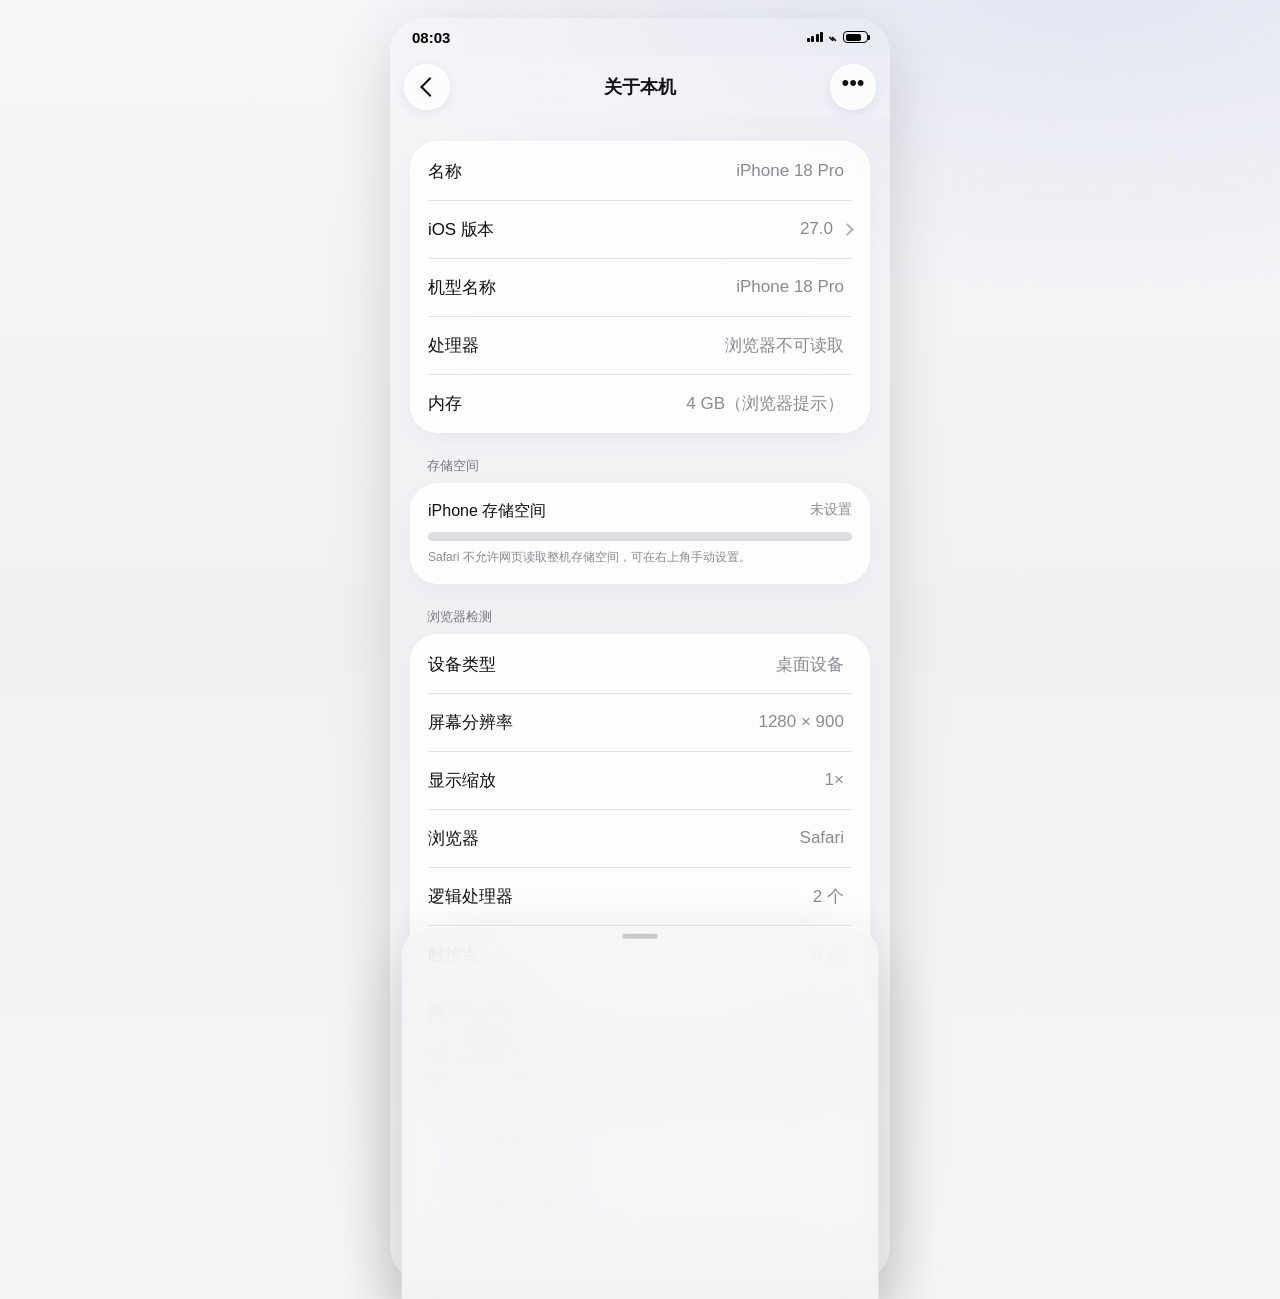
==== commit 68e419f8: "Refine animations to feel more like iOS" ====
--- a/ios-device/index.html
+++ b/ios-device/index.html
@@ -1,64 +1 @@
-<!doctype html>
-<html lang="zh-CN">
-<head>
-<meta charset="utf-8">
-<meta name="viewport" content="width=device-width,initial-scale=1,viewport-fit=cover,user-scalable=no">
-<meta name="theme-color" content="#f2f2f7" id="themeColor">
-<title>关于本机</title>
-<style>
-:root{--bg:#f2f2f7;--card:#fff;--text:#000;--sub:#8e8e93;--line:#c6c6c8;--blue:#007aff;--radius:13px;--row:50px}
-*{box-sizing:border-box;-webkit-tap-highlight-color:transparent}html,body{margin:0;min-height:100%;font-family:-apple-system,BlinkMacSystemFont,"SF Pro Text","SF Pro Display","PingFang SC",sans-serif;background:var(--bg);color:var(--text)}button,input,select{font:inherit}.hidden{display:none!important}
-.app{width:min(100%,500px);min-height:100vh;margin:auto;padding-bottom:calc(env(safe-area-inset-bottom) + 28px)}
-.status{height:calc(env(safe-area-inset-top) + 38px);padding:env(safe-area-inset-top) 20px 0;display:flex;justify-content:space-between;align-items:center;font-size:15px;font-weight:700}.icons{display:flex;align-items:center;gap:6px}.sig{display:flex;gap:1.5px;align-items:end}.sig i{display:block;width:3px;border-radius:1px;background:currentColor}.sig i:nth-child(1){height:4px}.sig i:nth-child(2){height:6px}.sig i:nth-child(3){height:8px}.sig i:nth-child(4){height:10px}.wifi{font-size:15px}.bat{width:25px;height:12px;border:1.5px solid currentColor;border-radius:4px;position:relative;padding:1.5px}.bat:after{content:"";position:absolute;right:-3px;top:3px;width:2px;height:5px;background:currentColor;border-radius:0 1px 1px 0}.bat b{display:block;width:78%;height:100%;background:currentColor;border-radius:2px}
-.nav{height:50px;display:grid;grid-template-columns:92px 1fr 92px;align-items:center;padding:0 10px;position:sticky;top:0;z-index:10;background:rgba(249,249,249,.88);backdrop-filter:blur(24px) saturate(1.6);-webkit-backdrop-filter:blur(24px) saturate(1.6);border-bottom:.5px solid rgba(60,60,67,.22)}.nav h1{margin:0;text-align:center;font-size:17px;font-weight:600}.back{border:0;background:transparent;color:var(--blue);font-size:17px;padding:6px 2px;text-align:left}.more{justify-self:end;width:34px;height:34px;border:0;border-radius:50%;background:rgba(118,118,128,.12);color:var(--blue);font-size:20px;line-height:1;padding-bottom:8px}
-.large{display:none;font-size:34px;line-height:42px;font-weight:700;padding:12px 20px 6px}.content{padding:10px 16px}.section{margin:16px 0 24px}.label{font-size:13px;color:var(--sub);padding:0 16px 7px}.card{background:var(--card);border-radius:var(--radius);overflow:hidden}.row{min-height:var(--row);display:grid;grid-template-columns:minmax(112px,1fr) minmax(0,1.35fr) auto;align-items:center;gap:8px;padding:0 16px;position:relative}.row:after{content:"";position:absolute;left:16px;right:0;bottom:0;height:.5px;background:var(--line);opacity:.45}.row:last-child:after{display:none}.k{font-size:17px}.v{font-size:17px;color:var(--sub);text-align:right;white-space:nowrap;overflow:hidden;text-overflow:ellipsis}.chev{width:8px;height:8px;border-right:1.8px solid #b0b0b5;border-top:1.8px solid #b0b0b5;transform:rotate(45deg);margin-left:2px}.action{grid-template-columns:1fr}.action .k{text-align:center;color:var(--blue);font-weight:500}.action:active{background:rgba(118,118,128,.10)}
-.storage{padding:16px}.storage-head{display:flex;justify-content:space-between;gap:12px;margin-bottom:10px}.storage-head span:last-child{font-size:14px;color:var(--sub)}.bar{height:9px;border-radius:6px;background:#e5e5ea;overflow:hidden}.bar i{display:block;height:100%;width:0;background:#0a84ff;border-radius:inherit;transition:.25s}.note{font-size:12px;color:var(--sub);line-height:1.45;margin-top:8px}.foot{font-size:13px;color:var(--sub);line-height:1.45;padding:0 16px;margin-top:7px}
-body.old{--radius:10px;--row:46px}body.old .nav{position:relative;background:#f8f8f8}body.old .nav h1{visibility:hidden}body.old .large{display:block}body.old .content{padding-top:0}
-body.modern{--radius:13px;--row:50px}
-/* iOS 26/27: based on current Apple Settings visual language */
-body.new{--bg:#f4f4f6;--card:rgba(255,255,255,.82);--text:#111;--sub:#8a8a90;--line:rgba(60,60,67,.14);--radius:28px;--row:58px;background:radial-gradient(80% 34% at 85% -2%,rgba(217,224,239,.72),transparent 72%),linear-gradient(180deg,#f6f5f8 0%,#f1f1f4 48%,#f5f5f7 100%)}
-body.new .status{padding-left:22px;padding-right:22px;color:#000}
-body.new .nav{height:62px;grid-template-columns:58px 1fr 58px;padding:0 14px;background:rgba(246,246,248,.34);border:0;backdrop-filter:blur(24px) saturate(1.15);-webkit-backdrop-filter:blur(24px) saturate(1.15)}body.new .nav h1{font-size:18px;font-weight:650;letter-spacing:-.15px}body.new .back{width:46px;height:46px;border-radius:50%;font-size:0;background:rgba(255,255,255,.72);border:1px solid rgba(255,255,255,.92);box-shadow:inset 0 1px 0 rgba(255,255,255,.95),0 3px 12px rgba(65,70,84,.10);position:relative}body.new .back:before{content:"";position:absolute;width:12px;height:12px;border-left:2.5px solid #111;border-bottom:2.5px solid #111;transform:rotate(45deg);left:18px;top:15px}body.new .more{width:46px;height:46px;background:rgba(255,255,255,.72);border:1px solid rgba(255,255,255,.92);box-shadow:inset 0 1px 0 rgba(255,255,255,.95),0 3px 12px rgba(65,70,84,.10);color:#111;font-size:22px;padding-bottom:9px}body.new .content{padding:9px 20px 0}body.new .section{margin:14px 0 24px}body.new .label{padding:0 17px 8px;color:#77777d}body.new .card{border:1px solid rgba(255,255,255,.94);box-shadow:inset 0 1px 0 rgba(255,255,255,.86),0 7px 24px rgba(70,76,90,.05);backdrop-filter:blur(28px) saturate(1.1);-webkit-backdrop-filter:blur(28px) saturate(1.1)}body.new .row{padding:0 17px;grid-template-columns:minmax(104px,1fr) minmax(0,1.36fr) auto}body.new .row:after{left:17px;right:17px;opacity:1}body.new .k{color:#111;letter-spacing:-.12px}body.new .v{color:#8a8a90}body.new .chev{width:9px;height:9px;border-width:2px 2px 0 0}body.new .storage{padding:17px}body.new .bar{background:#dedee2}body.new .foot{padding:0 17px}
-.scrim{position:fixed;inset:0;z-index:40;background:rgba(0,0,0,.32);opacity:0;pointer-events:none;transition:.2s;backdrop-filter:blur(2px);-webkit-backdrop-filter:blur(2px)}.scrim.show{opacity:1;pointer-events:auto}.sheet{position:fixed;z-index:50;left:50%;bottom:0;width:min(100%,500px);max-height:88vh;transform:translate(-50%,105%);transition:.28s cubic-bezier(.25,.8,.25,1);background:#f2f2f7;color:#000;border-radius:22px 22px 0 0;overflow:hidden;padding-bottom:env(safe-area-inset-bottom);box-shadow:0 -18px 60px rgba(0,0,0,.22)}.sheet.show{transform:translate(-50%,0)}.grab{width:36px;height:5px;border-radius:3px;background:#c7c7cc;margin:8px auto 4px}.sheetnav{height:48px;display:grid;grid-template-columns:86px 1fr 86px;align-items:center;padding:0 12px}.sheetnav h2{font-size:17px;text-align:center;margin:0}.sheetnav button{border:0;background:transparent;color:#007aff;font-size:17px}.sheetnav .done{text-align:right;font-weight:650}.sheetbody{max-height:calc(88vh - 60px);overflow:auto;padding:4px 16px 26px}.sheet .section{margin:16px 0}.sheet .card{border-radius:13px;background:#fff}.form{padding:10px 16px;min-height:55px;border-bottom:.5px solid #d1d1d6}.form:last-child{border-bottom:0}.form label{display:block;font-size:12px;color:#8e8e93;margin-bottom:5px}.form input,.form select{width:100%;border:0;outline:0;background:transparent;color:#000;font-size:17px;padding:0}.vers{display:flex;gap:8px;overflow:auto;padding:2px 0 7px;scrollbar-width:none}.vers::-webkit-scrollbar{display:none}.chip{flex:0 0 auto;border:0;border-radius:10px;background:#e5e5ea;color:#3a3a3c;padding:9px 12px}.chip.on{background:#007aff;color:#fff}.seg{display:grid;grid-template-columns:1fr 1fr;background:#e3e3e8;border-radius:9px;padding:2px}.seg button{border:0;background:transparent;border-radius:7px;padding:7px}.seg button.on{background:#fff;box-shadow:0 1px 4px rgba(0,0,0,.12)}body.new .sheet{width:min(calc(100% - 16px),484px);bottom:8px;border-radius:32px;background:rgba(245,245,247,.90);backdrop-filter:blur(34px) saturate(1.2);-webkit-backdrop-filter:blur(34px) saturate(1.2)}body.new .sheet .card{border-radius:24px;background:rgba(255,255,255,.80);border:1px solid rgba(255,255,255,.92)}body.new .chip{border-radius:999px;padding:9px 14px}body.new .chip.on{background:#111}body.new .seg{border-radius:999px;padding:3px}body.new .seg button{border-radius:999px}
-.toast{position:fixed;z-index:80;left:50%;bottom:calc(env(safe-area-inset-bottom) + 26px);transform:translate(-50%,12px);opacity:0;pointer-events:none;background:rgba(25,25,25,.88);color:#fff;border-radius:999px;padding:10px 15px;font-size:13px;transition:.2s}.toast.show{opacity:1;transform:translate(-50%,0)}
-@media(min-width:700px){body{padding:18px 0}.app{min-height:calc(100vh - 36px);border-radius:34px;overflow:hidden;box-shadow:0 20px 60px rgba(0,0,0,.15)}}
-</style>
-</head>
-<body class="new">
-<div class="app">
-  <div class="status"><span id="clock">9:41</span><span class="icons"><span class="sig"><i></i><i></i><i></i><i></i></span><span class="wifi">⌁</span><span class="bat"><b></b></span></span></div>
-  <div class="nav"><button class="back" id="back">设置</button><h1>关于本机</h1><button class="more" id="open">•••</button></div>
-  <div class="large">关于本机</div>
-  <main class="content">
-    <section class="section"><div class="card">
-      <div class="row"><div class="k">名称</div><div class="v" id="name">iPhone</div><span></span></div>
-      <div class="row"><div class="k">iOS 版本</div><div class="v" id="ios">27.0</div><span class="chev"></span></div>
-      <div class="row"><div class="k">机型名称</div><div class="v" id="model">iPhone 18 Pro</div><span></span></div>
-      <div class="row"><div class="k">处理器</div><div class="v" id="cpu">浏览器不可读取</div><span></span></div>
-      <div class="row"><div class="k">内存</div><div class="v" id="ram">浏览器不可读取</div><span></span></div>
-    </div></section>
-    <section class="section"><div class="label">存储空间</div><div class="card"><div class="storage"><div class="storage-head"><span>iPhone 存储空间</span><span id="storageText">未设置</span></div><div class="bar"><i id="storageBar"></i></div><div class="note" id="storageNote">Safari 不允许网页读取整机存储空间，可在右上角手动设置。</div></div></div></section>
-    <section class="section"><div class="label">浏览器检测</div><div class="card">
-      <div class="row"><div class="k">设备类型</div><div class="v" id="type">—</div><span></span></div>
-      <div class="row"><div class="k">屏幕分辨率</div><div class="v" id="screen">—</div><span></span></div>
-      <div class="row"><div class="k">显示缩放</div><div class="v" id="dpr">—</div><span></span></div>
-      <div class="row"><div class="k">浏览器</div><div class="v" id="browser">—</div><span></span></div>
-      <div class="row"><div class="k">逻辑处理器</div><div class="v" id="cores">—</div><span></span></div>
-      <div class="row"><div class="k">触控点</div><div class="v" id="touch">—</div><span></span></div>
-      <div class="row"><div class="k">网页存储配额</div><div class="v" id="quota">检测中…</div><span></span></div>
-    </div><div class="foot">网页只能读取浏览器公开的信息。RAM、真实机型、整机存储和精确系统版本在 Safari 中通常无法直接获取。</div></section>
-    <section class="section"><div class="card"><div class="row action" id="redetect"><div class="k">重新检测</div></div><div class="row action" id="copy"><div class="k">复制设备报告</div></div></div></section>
-  </main>
-</div>
-<div class="scrim" id="scrim"></div>
-<section class="sheet" id="sheet"><div class="grab"></div><div class="sheetnav"><button id="reset">还原</button><h2>显示设置</h2><button class="done" id="done">完成</button></div><div class="sheetbody">
-  <section class="section"><div class="label">iOS 版本</div><div class="vers" id="vers"></div><div class="card"><div class="form"><label>小版本号</label><input id="minor" inputmode="decimal" value="0"></div><div class="form"><label>版本来源</label><div class="seg"><button id="manual" class="on" type="button">手动选择</button><button id="auto" type="button">尝试检测</button></div></div></div></section>
-  <section class="section"><div class="label">设备</div><div class="card"><div class="form"><label>机型名称</label><select id="modelSelect"><option>iPhone 18 Pro</option><option>iPhone 18 Pro Max</option><option>iPhone 17 Pro</option><option>iPhone 17 Pro Max</option><option>iPhone 16 Pro</option><option>iPhone 16 Pro Max</option><option>iPhone 15 Pro</option><option>iPhone 15 Pro Max</option><option>iPhone 14 Pro</option><option>iPhone 13 Pro</option><option>iPhone 12 Pro</option><option>iPhone 11 Pro</option><option>iPhone SE</option><option>iPad</option><option value="custom">自定义</option></select></div><div class="form hidden" id="customRow"><label>自定义名称</label><input id="customName" placeholder="例如 我的 iPhone"></div></div></section>
-  <section class="section"><div class="label">手动硬件信息</div><div class="card"><div class="form"><label>处理器</label><input id="cpuInput" placeholder="例如 A18 Pro"></div><div class="form"><label>RAM</label><input id="ramInput" placeholder="例如 8 GB"></div><div class="form"><label>总存储 GB</label><input id="total" type="number" min="0" inputmode="decimal" placeholder="256"></div><div class="form"><label>已使用 GB</label><input id="used" type="number" min="0" inputmode="decimal" placeholder="128"></div></div></section>
-</div></section>
-<div class="toast" id="toast">已完成</div>
-<script>
-(()=>{'use strict';const $=id=>document.getElementById(id);const versions=[12,13,14,15,16,17,18,26,27];const D={major:27,minor:'0',mode:'manual',model:'iPhone 18 Pro',custom:'',cpu:'',ram:'',total:'',used:''};let s={...D};try{s={...D,...JSON.parse(localStorage.getItem('ios-device-v4')||'{}')}}catch(e){}const save=()=>localStorage.setItem('ios-device-v4',JSON.stringify(s));function detectVersion(){const u=navigator.userAgent||'';let m=u.match(/OS (\d+)[._](\d+)/)||u.match(/Version\/(\d+)(?:\.(\d+))?/);return m?{major:+m[1],minor:m[2]||'0'}:null}function ver(){if(s.mode==='auto'){const d=detectVersion();if(d)return d}return{major:+s.major||27,minor:String(s.minor||'0')}}function name(){return s.model==='custom'?(s.custom.trim()||'iPhone'):s.model}function browser(){const u=navigator.userAgent||'';return /CriOS/.test(u)?'Chrome':/FxiOS/.test(u)?'Firefox':/EdgiOS/.test(u)?'Edge':/Safari/.test(u)?'Safari':'其他浏览器'}function ios(){return /iPhone|iPad|iPod/.test(navigator.userAgent)||(/MacIntel/.test(navigator.platform)&&navigator.maxTouchPoints>1)}function theme(v){document.body.className=v<=15?'old':v<=18?'modern':'new';$('themeColor').content=v<=18?'#f2f2f7':'#f4f4f6'}function sync(){const v=ver();theme(v.major);$('name').textContent=name();$('ios').textContent=v.major+'.'+v.minor+(s.mode==='auto'?'（检测）':'');$('model').textContent=s.model==='custom'?'自定义':s.model;$('cpu').textContent=s.cpu.trim()||'浏览器不可读取';$('ram').textContent=s.ram.trim()||(navigator.deviceMemory?navigator.deviceMemory+' GB（浏览器提示）':'浏览器不可读取');const t=parseFloat(s.total),u0=parseFloat(s.used);if(Number.isFinite(t)&&t>0){const u=Number.isFinite(u0)?Math.max(0,Math.min(u0,t)):0;$('storageText').textContent=(Number.isFinite(u0)?u.toFixed(u%1?1:0)+' GB / ':'')+t.toFixed(t%1?1:0)+' GB';$('storageBar').style.width=(u/t*100)+'%';$('storageNote').textContent='存储容量为手动填写值。'}else{$('storageText').textContent='未设置';$('storageBar').style.width='0%';$('storageNote').textContent='Safari 不允许网页读取整机存储空间，可在右上角手动设置。'}$('type').textContent=ios()?'Apple 移动设备':(/Mobi/.test(navigator.userAgent)?'移动设备':'桌面设备');$('screen').textContent=Math.round(screen.width*devicePixelRatio)+' × '+Math.round(screen.height*devicePixelRatio);$('dpr').textContent=(devicePixelRatio||1)+'×';$('browser').textContent=browser();$('cores').textContent=navigator.hardwareConcurrency?navigator.hardwareConcurrency+' 个':'不可读取';$('touch').textContent=(navigator.maxTouchPoints||0)+' 点';$('minor').value=s.minor;$('modelSelect').value=s.model;$('customName').value=s.custom;$('cpuInput').value=s.cpu;$('ramInput').value=s.ram;$('total').value=s.total;$('used').value=s.used;$('customRow').classList.toggle('hidden',s.model!=='custom');$('manual').classList.toggle('on',s.mode==='manual');$('auto').classList.toggle('on',s.mode==='auto');document.querySelectorAll('.chip').forEach(x=>x.classList.toggle('on',+x.dataset.v===+s.major))}async function quota(){try{const x=await navigator.storage?.estimate?.();$('quota').textContent=x?.quota?fmt(x.quota):'不可读取'}catch(e){$('quota').textContent='不可读取'}}function fmt(n){const u=['B','KB','MB','GB','TB'];let i=0;while(n>=1024&&i<u.length-1){n/=1024;i++}return n.toFixed(n>=100?0:n>=10?1:2)+' '+u[i]}function toast(t){$('toast').textContent=t;$('toast').classList.add('show');clearTimeout(toast.t);toast.t=setTimeout(()=>$('toast').classList.remove('show'),1400)}function open(){document.body.style.overflow='hidden';$('scrim').classList.add('show');$('sheet').classList.add('show')}function close(){document.body.style.overflow='';$('scrim').classList.remove('show');$('sheet').classList.remove('show')}function pull(){s.minor=$('minor').value.replace(/[^0-9.]/g,'').slice(0,8)||'0';s.model=$('modelSelect').value;s.custom=$('customName').value;s.cpu=$('cpuInput').value;s.ram=$('ramInput').value;s.total=$('total').value;s.used=$('used').value;if(s.mode==='auto'){const d=detectVersion();if(d){s.major=d.major;s.minor=d.minor}}save();sync()}function report(){const v=ver();return['设备信息','名称: '+name(),'显示系统: iOS '+v.major+'.'+v.minor,'浏览器: '+browser(),'设备类型: '+$('type').textContent,'屏幕: '+$('screen').textContent,'DPR: '+(devicePixelRatio||1),'逻辑处理器: '+(navigator.hardwareConcurrency||'不可读取'),'触控点: '+(navigator.maxTouchPoints||0),'User-Agent: '+navigator.userAgent].join('\n')}async function copy(){try{await navigator.clipboard.writeText(report())}catch(e){const t=document.createElement('textarea');t.value=report();document.body.appendChild(t);t.select();document.execCommand('copy');t.remove()}toast('设备报告已复制')}versions.forEach(v=>{const b=document.createElement('button');b.className='chip';b.dataset.v=v;b.textContent='iOS '+v;b.onclick=()=>{s.major=v;s.mode='manual';save();sync()};$('vers').appendChild(b)});$('open').onclick=open;$('scrim').onclick=close;$('done').onclick=()=>{pull();close()};$('reset').onclick=()=>{s={...D};save();sync();toast('已还原')};$('manual').onclick=()=>{s.mode='manual';save();sync()};$('auto').onclick=()=>{s.mode='auto';const d=detectVersion();if(d){s.major=d.major;s.minor=d.minor;toast('已读取浏览器提供的版本信息')}else toast('浏览器未公开系统版本');save();sync()};$('modelSelect').onchange=pull;['minor','customName','cpuInput','ramInput','total','used'].forEach(id=>$(id).addEventListener('change',pull));$('redetect').onclick=()=>{sync();quota();toast('已重新检测')};$('copy').onclick=copy;$('back').onclick=()=>toast('这是网页模拟界面');function clock(){const d=new Date();$('clock').textContent=d.toLocaleTimeString([], {hour:'2-digit',minute:'2-digit',hour12:false})}clock();setInterval(clock,30000);sync();quota();window.addEventListener('resize',sync)})();
-</script>
-</body>
-</html>+<!doctype html><html lang="zh-CN"><head><meta charset="utf-8"><meta name="viewport" content="width=device-width,initial-scale=1,viewport-fit=cover,user-scalable=no"><meta name="theme-color" content="#f2f2f7" id="themeColor"><title>关于本机</title><link rel="stylesheet" href="style.css?v=5"></head><body class="new"><div class="app" id="app"><div class="status"><span id="clock">9:41</span><span class="icons"><span class="sig"><i></i><i></i><i></i><i></i></span><span class="wifi">⌁</span><span class="bat"><b></b></span></span></div><div class="nav"><button class="back" id="back">设置</button><h1>关于本机</h1><button class="more" id="open">•••</button></div><div class="large">关于本机</div><main class="content"><section class="section"><div class="card"><div class="row"><div class="k">名称</div><div class="v" id="name">iPhone</div><span></span></div><div class="row"><div class="k">iOS 版本</div><div class="v" id="ios">27.0</div><span class="chev"></span></div><div class="row"><div class="k">机型名称</div><div class="v" id="model">iPhone 18 Pro</div><span></span></div><div class="row"><div class="k">处理器</div><div class="v" id="cpu">浏览器不可读取</div><span></span></div><div class="row"><div class="k">内存</div><div class="v" id="ram">浏览器不可读取</div><span></span></div></div></section><section class="section"><div class="label">存储空间</div><div class="card"><div class="storage"><div class="storage-head"><span>iPhone 存储空间</span><span id="storageText">未设置</span></div><div class="bar"><i id="storageBar"></i></div><div class="note" id="storageNote">Safari 不允许网页读取整机存储空间，可在右上角手动设置。</div></div></div></section><section class="section"><div class="label">浏览器检测</div><div class="card"><div class="row"><div class="k">设备类型</div><div class="v" id="type">—</div><span></span></div><div class="row"><div class="k">屏幕分辨率</div><div class="v" id="screen">—</div><span></span></div><div class="row"><div class="k">显示缩放</div><div class="v" id="dpr">—</div><span></span></div><div class="row"><div class="k">浏览器</div><div class="v" id="browser">—</div><span></span></div><div class="row"><div class="k">逻辑处理器</div><div class="v" id="cores">—</div><span></span></div><div class="row"><div class="k">触控点</div><div class="v" id="touch">—</div><span></span></div><div class="row"><div class="k">网页存储配额</div><div class="v" id="quota">检测中…</div><span></span></div></div><div class="foot">网页只能读取浏览器公开的信息。RAM、真实机型、整机存储和精确系统版本在 Safari 中通常无法直接获取。</div></section><section class="section"><div class="card"><div class="row action" id="redetect"><div class="k">重新检测</div></div><div class="row action" id="copy"><div class="k">复制设备报告</div></div></div></section></main></div><div class="scrim" id="scrim"></div><section class="sheet" id="sheet" aria-modal="true" aria-hidden="true"><div class="grab" id="grab"></div><div class="sheetnav"><button id="reset">还原</button><h2>显示设置</h2><button class="done" id="done">完成</button></div><div class="sheetbody"><section class="section"><div class="label">iOS 版本</div><div class="vers" id="vers"></div><div class="card"><div class="form"><label>小版本号</label><input id="minor" inputmode="decimal" value="0"></div><div class="form"><label>版本来源</label><div class="seg"><button id="manual" class="on" type="button">手动选择</button><button id="auto" type="button">尝试检测</button></div></div></div></section><section class="section"><div class="label">设备</div><div class="card"><div class="form"><label>机型名称</label><select id="modelSelect"><option>iPhone 18 Pro</option><option>iPhone 18 Pro Max</option><option>iPhone 17 Pro</option><option>iPhone 17 Pro Max</option><option>iPhone 16 Pro</option><option>iPhone 16 Pro Max</option><option>iPhone 15 Pro</option><option>iPhone 15 Pro Max</option><option>iPhone 14 Pro</option><option>iPhone 13 Pro</option><option>iPhone 12 Pro</option><option>iPhone 11 Pro</option><option>iPhone SE</option><option>iPad</option><option value="custom">自定义</option></select></div><div class="form hidden" id="customRow"><label>自定义名称</label><input id="customName" placeholder="例如 我的 iPhone"></div></div></section><section class="section"><div class="label">手动硬件信息</div><div class="card"><div class="form"><label>处理器</label><input id="cpuInput" placeholder="例如 A18 Pro"></div><div class="form"><label>RAM</label><input id="ramInput" placeholder="例如 8 GB"></div><div class="form"><label>总存储 GB</label><input id="total" type="number" min="0" inputmode="decimal" placeholder="256"></div><div class="form"><label>已使用 GB</label><input id="used" type="number" min="0" inputmode="decimal" placeholder="128"></div></div></section></div></section><div class="toast" id="toast">已完成</div><script src="app.js?v=5"></script></body></html>
--- a/ios-device/style.css
+++ b/ios-device/style.css
@@ -0,0 +1 @@
+:root{--bg:#f2f2f7;--card:#fff;--text:#000;--sub:#8e8e93;--line:#c6c6c8;--blue:#007aff;--radius:13px;--row:50px;--spring:cubic-bezier(.32,.72,0,1);--tap:cubic-bezier(.2,.8,.2,1)}*{box-sizing:border-box;-webkit-tap-highlight-color:transparent}html,body{margin:0;min-height:100%;font-family:-apple-system,BlinkMacSystemFont,"SF Pro Text","SF Pro Display","PingFang SC",sans-serif;background:var(--bg);color:var(--text);overscroll-behavior-y:none}body{transition:background .34s var(--spring),color .25s ease}button,input,select{font:inherit}.hidden{display:none!important}.app{width:min(100%,500px);min-height:100vh;margin:auto;padding-bottom:calc(env(safe-area-inset-bottom) + 28px);transform-origin:50% 0;will-change:transform;transition:transform .55s var(--spring),border-radius .55s var(--spring),filter .4s ease,box-shadow .55s var(--spring)}body.modal-open .app{transform:scale(.965) translateY(8px);border-radius:28px;overflow:hidden;filter:saturate(.94) brightness(.985);box-shadow:0 18px 58px rgba(0,0,0,.08)}.status{height:calc(env(safe-area-inset-top) + 38px);padding:env(safe-area-inset-top) 20px 0;display:flex;justify-content:space-between;align-items:center;font-size:15px;font-weight:700}.icons{display:flex;align-items:center;gap:6px}.sig{display:flex;gap:1.5px;align-items:end}.sig i{display:block;width:3px;border-radius:1px;background:currentColor}.sig i:nth-child(1){height:4px}.sig i:nth-child(2){height:6px}.sig i:nth-child(3){height:8px}.sig i:nth-child(4){height:10px}.wifi{font-size:15px}.bat{width:25px;height:12px;border:1.5px solid currentColor;border-radius:4px;position:relative;padding:1.5px}.bat:after{content:"";position:absolute;right:-3px;top:3px;width:2px;height:5px;background:currentColor;border-radius:0 1px 1px 0}.bat b{display:block;width:78%;height:100%;background:currentColor;border-radius:2px}.nav{height:50px;display:grid;grid-template-columns:92px 1fr 92px;align-items:center;padding:0 10px;position:sticky;top:0;z-index:10;background:rgba(249,249,249,.88);backdrop-filter:blur(24px) saturate(1.6);-webkit-backdrop-filter:blur(24px) saturate(1.6);border-bottom:.5px solid rgba(60,60,67,.22);transition:height .34s var(--spring),padding .34s var(--spring),background .34s var(--spring)}.nav h1{margin:0;text-align:center;font-size:17px;font-weight:600;transition:font-size .3s var(--spring)}.back{border:0;background:transparent;color:var(--blue);font-size:17px;padding:6px 2px;text-align:left}.more{justify-self:end;width:34px;height:34px;border:0;border-radius:50%;background:rgba(118,118,128,.12);color:var(--blue);font-size:20px;line-height:1;padding-bottom:8px}.back,.more,.sheetnav button,.chip,.seg button{transform:scale(1);transition:transform .16s var(--tap),opacity .16s ease,background .24s ease,box-shadow .24s ease}.back:active,.more:active{transform:scale(.91);opacity:.68}.large{display:none;font-size:34px;line-height:42px;font-weight:700;padding:12px 20px 6px}.content{padding:10px 16px;transition:padding .34s var(--spring)}.section{margin:16px 0 24px;transition:margin .34s var(--spring)}.label{font-size:13px;color:var(--sub);padding:0 16px 7px;transition:padding .34s var(--spring),color .25s ease}.card{background:var(--card);border-radius:var(--radius);overflow:hidden;transition:background .34s var(--spring),border-radius .4s var(--spring),box-shadow .35s var(--spring),border-color .3s ease}.row{min-height:var(--row);display:grid;grid-template-columns:minmax(112px,1fr) minmax(0,1.35fr) auto;align-items:center;gap:8px;padding:0 16px;position:relative;transition:min-height .34s var(--spring),padding .34s var(--spring),background .15s ease}.row:after{content:"";position:absolute;left:16px;right:0;bottom:0;height:.5px;background:var(--line);opacity:.45;transition:left .34s var(--spring),right .34s var(--spring),background .25s ease}.row:last-child:after{display:none}.k{font-size:17px}.v{font-size:17px;color:var(--sub);text-align:right;white-space:nowrap;overflow:hidden;text-overflow:ellipsis}.v.pop{animation:valuePop .34s var(--spring)}@keyframes valuePop{0%{opacity:.2;transform:translateY(4px)}100%{opacity:1;transform:none}}.chev{width:8px;height:8px;border-right:1.8px solid #b0b0b5;border-top:1.8px solid #b0b0b5;transform:rotate(45deg);margin-left:2px}.action{grid-template-columns:1fr;cursor:pointer;user-select:none}.action .k{text-align:center;color:var(--blue);font-weight:500}.action:active{background:rgba(118,118,128,.10)}.storage{padding:16px;transition:padding .34s var(--spring)}.storage-head{display:flex;justify-content:space-between;gap:12px;margin-bottom:10px}.storage-head span:last-child{font-size:14px;color:var(--sub)}.bar{height:9px;border-radius:6px;background:#e5e5ea;overflow:hidden}.bar i{display:block;height:100%;width:0;background:#0a84ff;border-radius:inherit;transition:width .72s var(--spring)}.note{font-size:12px;color:var(--sub);line-height:1.45;margin-top:8px}.foot{font-size:13px;color:var(--sub);line-height:1.45;padding:0 16px;margin-top:7px}body.old{--radius:10px;--row:46px}body.old .nav{position:relative;background:#f8f8f8}body.old .nav h1{visibility:hidden}body.old .large{display:block}body.old .content{padding-top:0}body.modern{--radius:13px;--row:50px}body.new{--bg:#f4f4f6;--card:rgba(255,255,255,.82);--text:#111;--sub:#8a8a90;--line:rgba(60,60,67,.14);--radius:28px;--row:58px;background:radial-gradient(80% 34% at 85% -2%,rgba(217,224,239,.72),transparent 72%),linear-gradient(180deg,#f6f5f8,#f1f1f4 48%,#f5f5f7)}body.new .status{padding-left:22px;padding-right:22px;color:#000}body.new .nav{height:62px;grid-template-columns:58px 1fr 58px;padding:0 14px;background:rgba(246,246,248,.34);border:0;backdrop-filter:blur(24px) saturate(1.15);-webkit-backdrop-filter:blur(24px) saturate(1.15)}body.new .nav h1{font-size:18px;font-weight:650;letter-spacing:-.15px}body.new .back{width:46px;height:46px;border-radius:50%;font-size:0;background:rgba(255,255,255,.72);border:1px solid rgba(255,255,255,.92);box-shadow:inset 0 1px 0 rgba(255,255,255,.95),0 3px 12px rgba(65,70,84,.10);position:relative}body.new .back:before{content:"";position:absolute;width:12px;height:12px;border-left:2.5px solid #111;border-bottom:2.5px solid #111;transform:rotate(45deg);left:18px;top:15px}body.new .more{width:46px;height:46px;background:rgba(255,255,255,.72);border:1px solid rgba(255,255,255,.92);box-shadow:inset 0 1px 0 rgba(255,255,255,.95),0 3px 12px rgba(65,70,84,.10);color:#111;font-size:22px;padding-bottom:9px}body.new .content{padding:9px 20px 0}body.new .section{margin:14px 0 24px}body.new .label{padding:0 17px 8px;color:#77777d}body.new .card{border:1px solid rgba(255,255,255,.94);box-shadow:inset 0 1px 0 rgba(255,255,255,.86),0 7px 24px rgba(70,76,90,.05);backdrop-filter:blur(28px) saturate(1.1);-webkit-backdrop-filter:blur(28px) saturate(1.1)}body.new .row{padding:0 17px;grid-template-columns:minmax(104px,1fr) minmax(0,1.36fr) auto}body.new .row:after{left:17px;right:17px;opacity:1}body.new .k{color:#111;letter-spacing:-.12px}body.new .v{color:#8a8a90}body.new .chev{width:9px;height:9px;border-width:2px 2px 0 0}body.new .storage{padding:17px}body.new .bar{background:#dedee2}body.new .foot{padding:0 17px}.app.theme-shift .section{animation:themeShift .38s var(--spring)}@keyframes themeShift{0%{opacity:.55;transform:scale(.992) translateY(3px)}100%{opacity:1;transform:none}}.scrim{position:fixed;inset:0;z-index:40;background:rgba(0,0,0,.32);opacity:0;pointer-events:none;transition:opacity .38s var(--spring),backdrop-filter .38s var(--spring);backdrop-filter:blur(0);-webkit-backdrop-filter:blur(0)}.scrim.show{opacity:1;pointer-events:auto;backdrop-filter:blur(2px);-webkit-backdrop-filter:blur(2px)}.sheet{position:fixed;z-index:50;left:50%;bottom:0;width:min(100%,500px);max-height:88vh;transform:translate3d(-50%,calc(100% + 28px),0) scale(.985);opacity:.96;transition:transform .55s var(--spring),opacity .32s ease,border-radius .4s var(--spring),width .4s var(--spring),bottom .4s var(--spring),background .34s ease;will-change:transform;background:#f2f2f7;color:#000;border-radius:22px 22px 0 0;overflow:hidden;padding-bottom:env(safe-area-inset-bottom);box-shadow:0 -18px 60px rgba(0,0,0,.22)}.sheet.show{transform:translate3d(-50%,0,0) scale(1);opacity:1}.sheet.dragging{transition:none!important}.grab{width:36px;height:5px;border-radius:3px;background:#c7c7cc;margin:8px auto 4px;touch-action:none;cursor:grab;transition:width .18s var(--tap),background .2s ease}.grab:active{width:42px;background:#b7b7bc}.sheetnav{height:48px;display:grid;grid-template-columns:86px 1fr 86px;align-items:center;padding:0 12px;transform:translateY(8px);opacity:0;transition:transform .42s var(--spring) .08s,opacity .24s ease .08s}.sheet.show .sheetnav{transform:none;opacity:1}.sheetnav h2{font-size:17px;text-align:center;margin:0}.sheetnav button{border:0;background:transparent;color:#007aff;font-size:17px}.sheetnav button:active{opacity:.45;transform:scale(.96)}.sheetnav .done{text-align:right;font-weight:650}.sheetbody{max-height:calc(88vh - 60px);overflow:auto;padding:4px 16px 26px;overscroll-behavior:contain;-webkit-overflow-scrolling:touch;transform:translateY(14px);opacity:0;transition:transform .48s var(--spring) .10s,opacity .26s ease .10s}.sheet.show .sheetbody{transform:none;opacity:1}.sheet .section{margin:16px 0}.sheet .card{border-radius:13px;background:#fff}.form{padding:10px 16px;min-height:55px;border-bottom:.5px solid #d1d1d6;transition:background .15s ease}.form:last-child{border-bottom:0}.form:focus-within{background:rgba(118,118,128,.055)}.form label{display:block;font-size:12px;color:#8e8e93;margin-bottom:5px}.form input,.form select{width:100%;border:0;outline:0;background:transparent;color:#000;font-size:17px;padding:0}.vers{display:flex;gap:8px;overflow:auto;padding:2px 0 7px;scrollbar-width:none;-webkit-overflow-scrolling:touch;scroll-snap-type:x proximity}.vers::-webkit-scrollbar{display:none}.chip{flex:0 0 auto;border:0;border-radius:10px;background:#e5e5ea;color:#3a3a3c;padding:9px 12px;scroll-snap-align:center}.chip:active{transform:scale(.93)}.chip.on{background:#007aff;color:#fff;transform:scale(1.035);box-shadow:0 2px 8px rgba(0,122,255,.18)}.seg{display:grid;grid-template-columns:1fr 1fr;background:#e3e3e8;border-radius:9px;padding:2px}.seg button{border:0;background:transparent;border-radius:7px;padding:7px}.seg button:active{transform:scale(.97)}.seg button.on{background:#fff;box-shadow:0 1px 4px rgba(0,0,0,.12)}body.new .scrim{background:rgba(0,0,0,.24)}body.new .sheet{width:min(calc(100% - 16px),484px);bottom:8px;border-radius:32px;background:rgba(245,245,247,.90);backdrop-filter:blur(34px) saturate(1.2);-webkit-backdrop-filter:blur(34px) saturate(1.2);box-shadow:0 24px 70px rgba(0,0,0,.18),inset 0 1px 0 rgba(255,255,255,.92)}body.new .sheet .card{border-radius:24px;background:rgba(255,255,255,.80);border:1px solid rgba(255,255,255,.92)}body.new .chip{border-radius:999px;padding:9px 14px}body.new .chip.on{background:#111;color:#fff;box-shadow:0 3px 11px rgba(0,0,0,.16)}body.new .seg{border-radius:999px;padding:3px}body.new .seg button{border-radius:999px}.toast{position:fixed;z-index:80;left:50%;bottom:calc(env(safe-area-inset-bottom) + 26px);transform:translate3d(-50%,20px,0) scale(.96);opacity:0;pointer-events:none;background:rgba(25,25,25,.88);color:#fff;border-radius:999px;padding:10px 15px;font-size:13px;transition:transform .36s var(--spring),opacity .2s ease;backdrop-filter:blur(18px);-webkit-backdrop-filter:blur(18px)}.toast.show{opacity:1;transform:translate3d(-50%,0,0) scale(1)}@media(prefers-reduced-motion:reduce){*,*:before,*:after{animation-duration:.001ms!important;transition-duration:.001ms!important;scroll-behavior:auto!important}}@media(min-width:700px){body{padding:18px 0}.app{min-height:calc(100vh - 36px);border-radius:34px;overflow:hidden;box-shadow:0 20px 60px rgba(0,0,0,.15)}}
